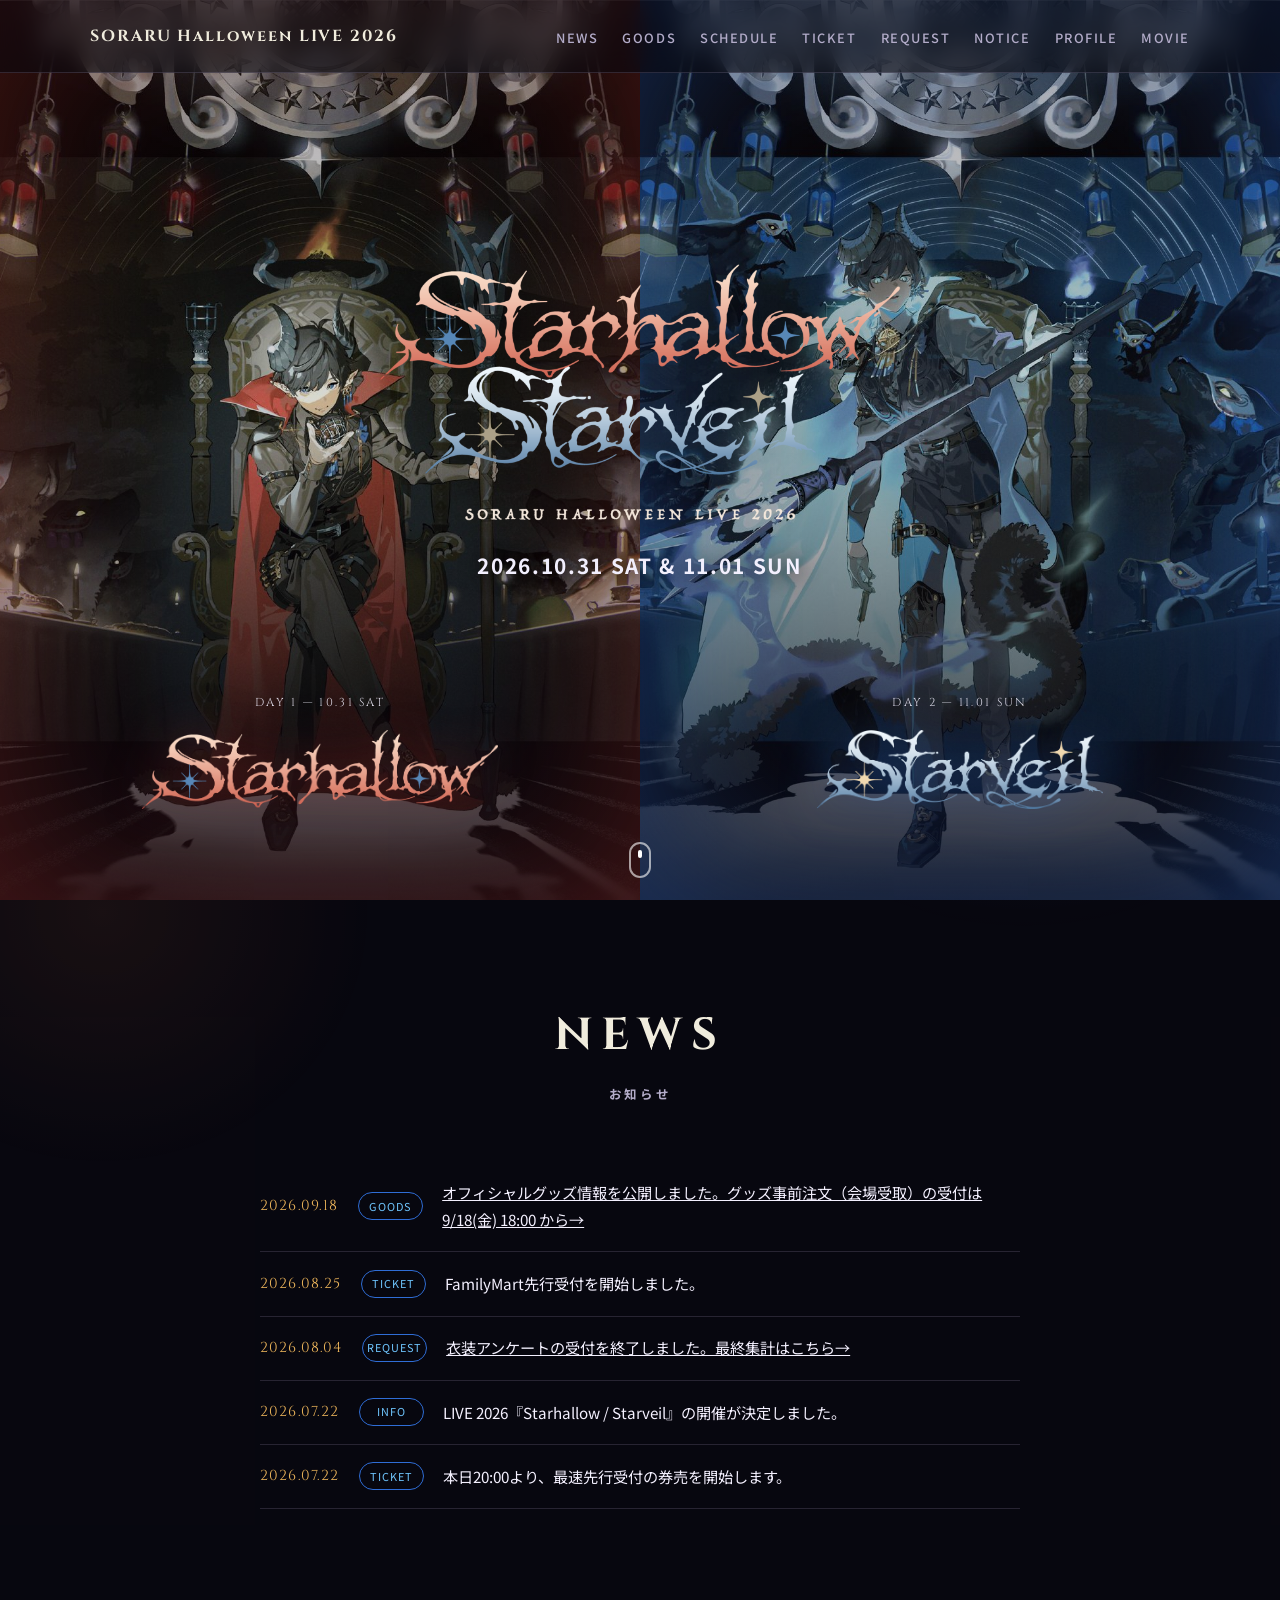
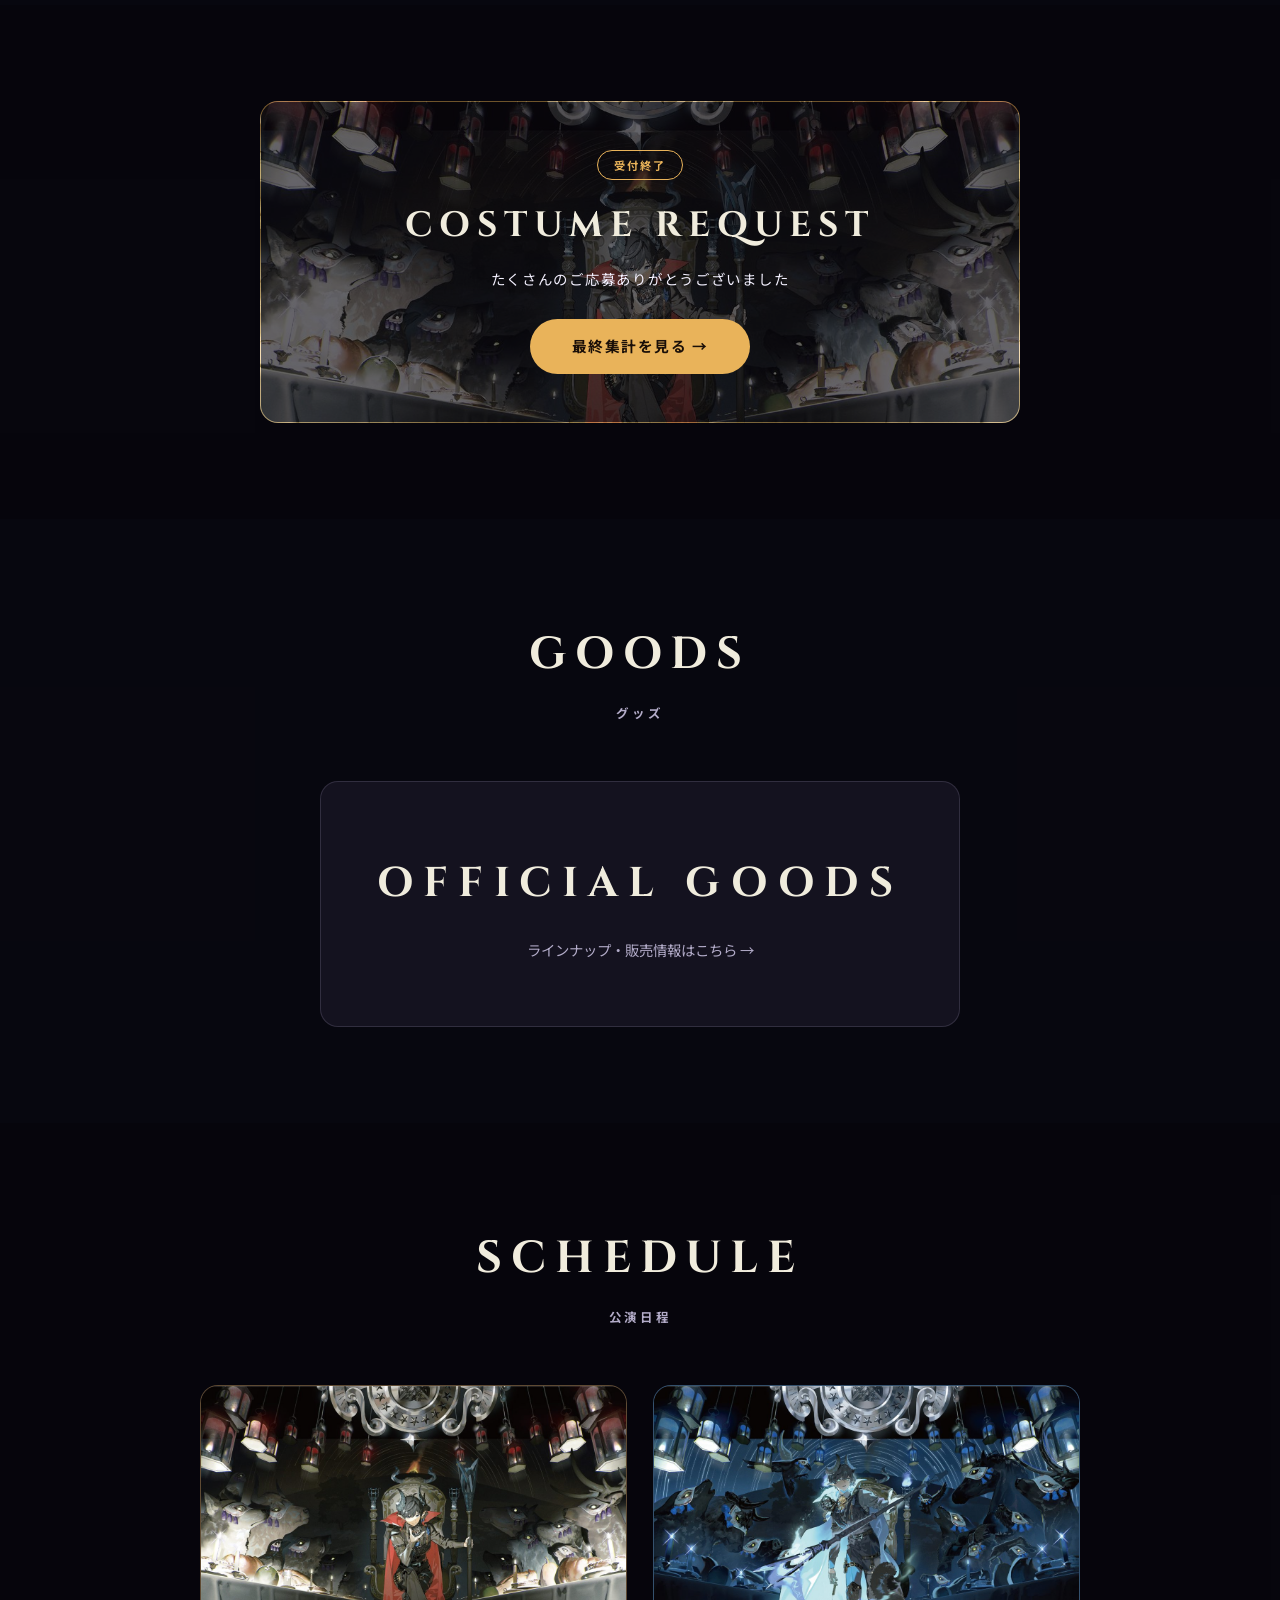
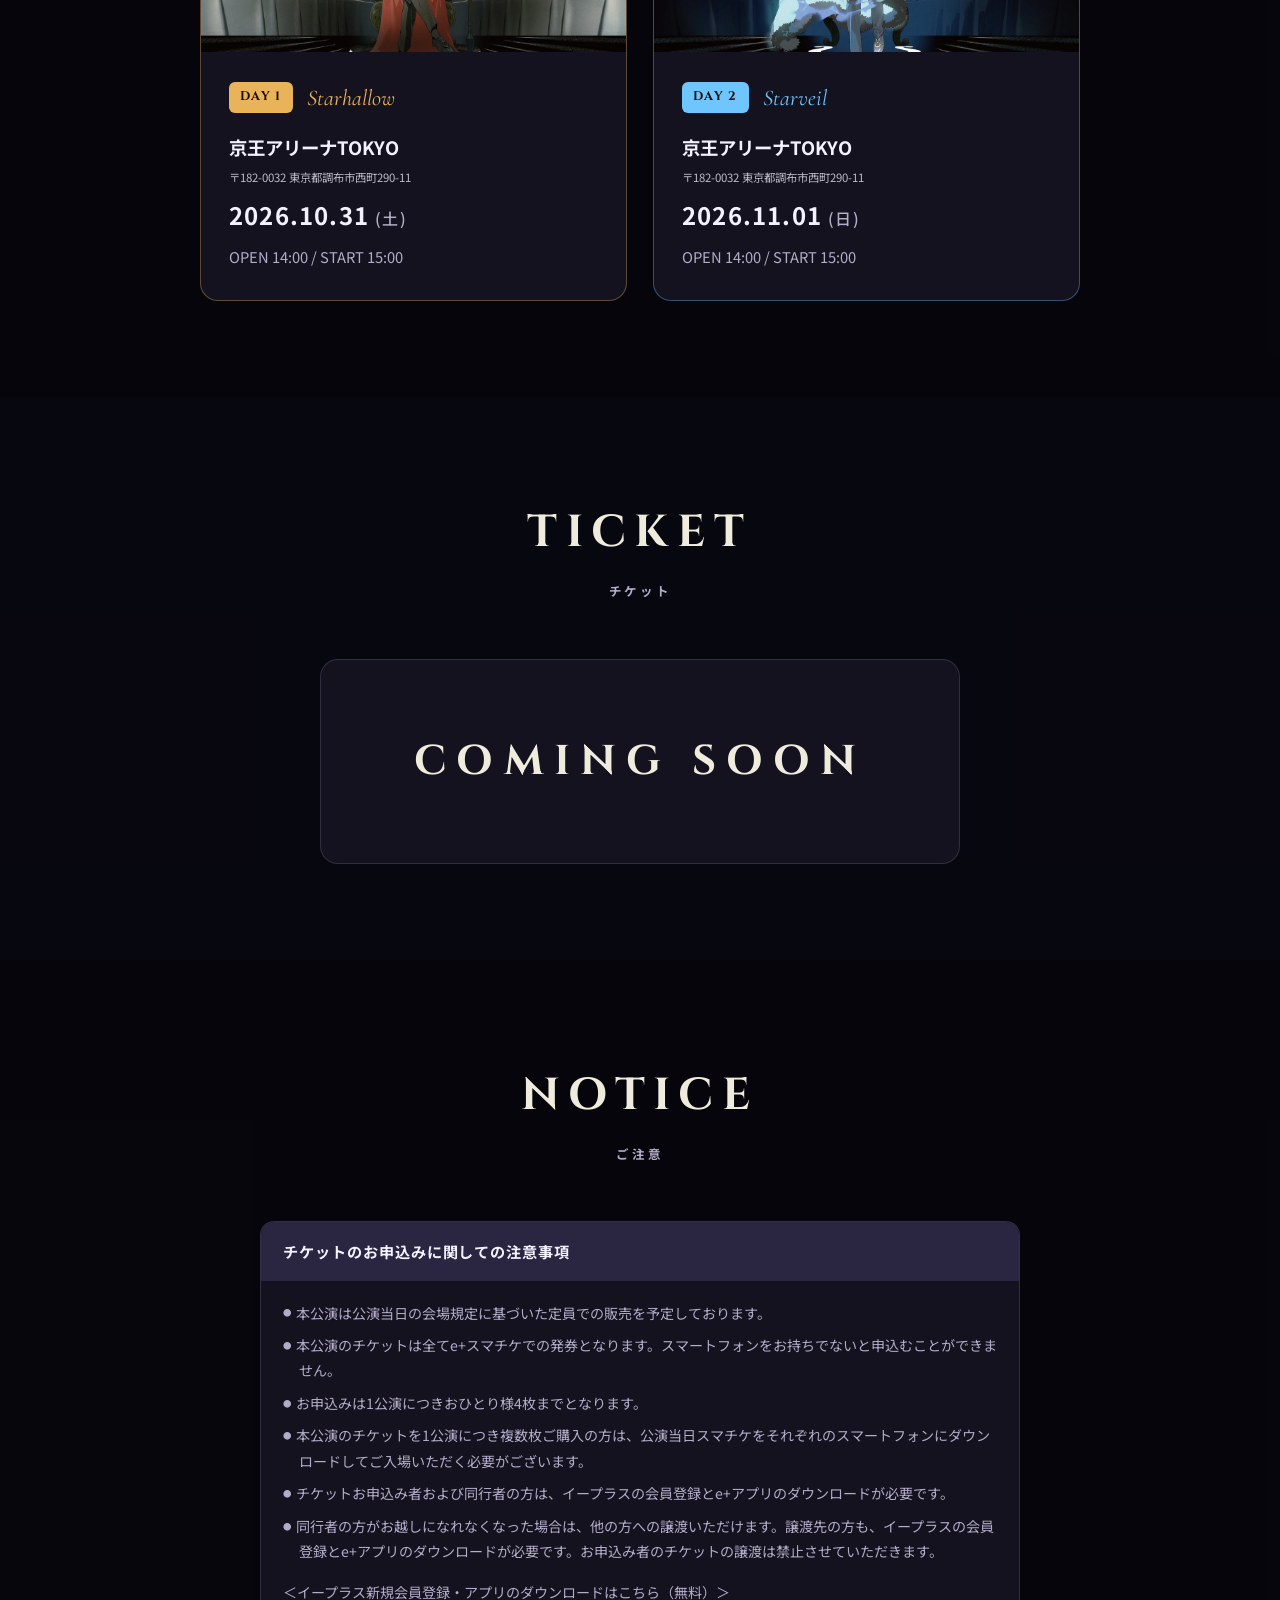
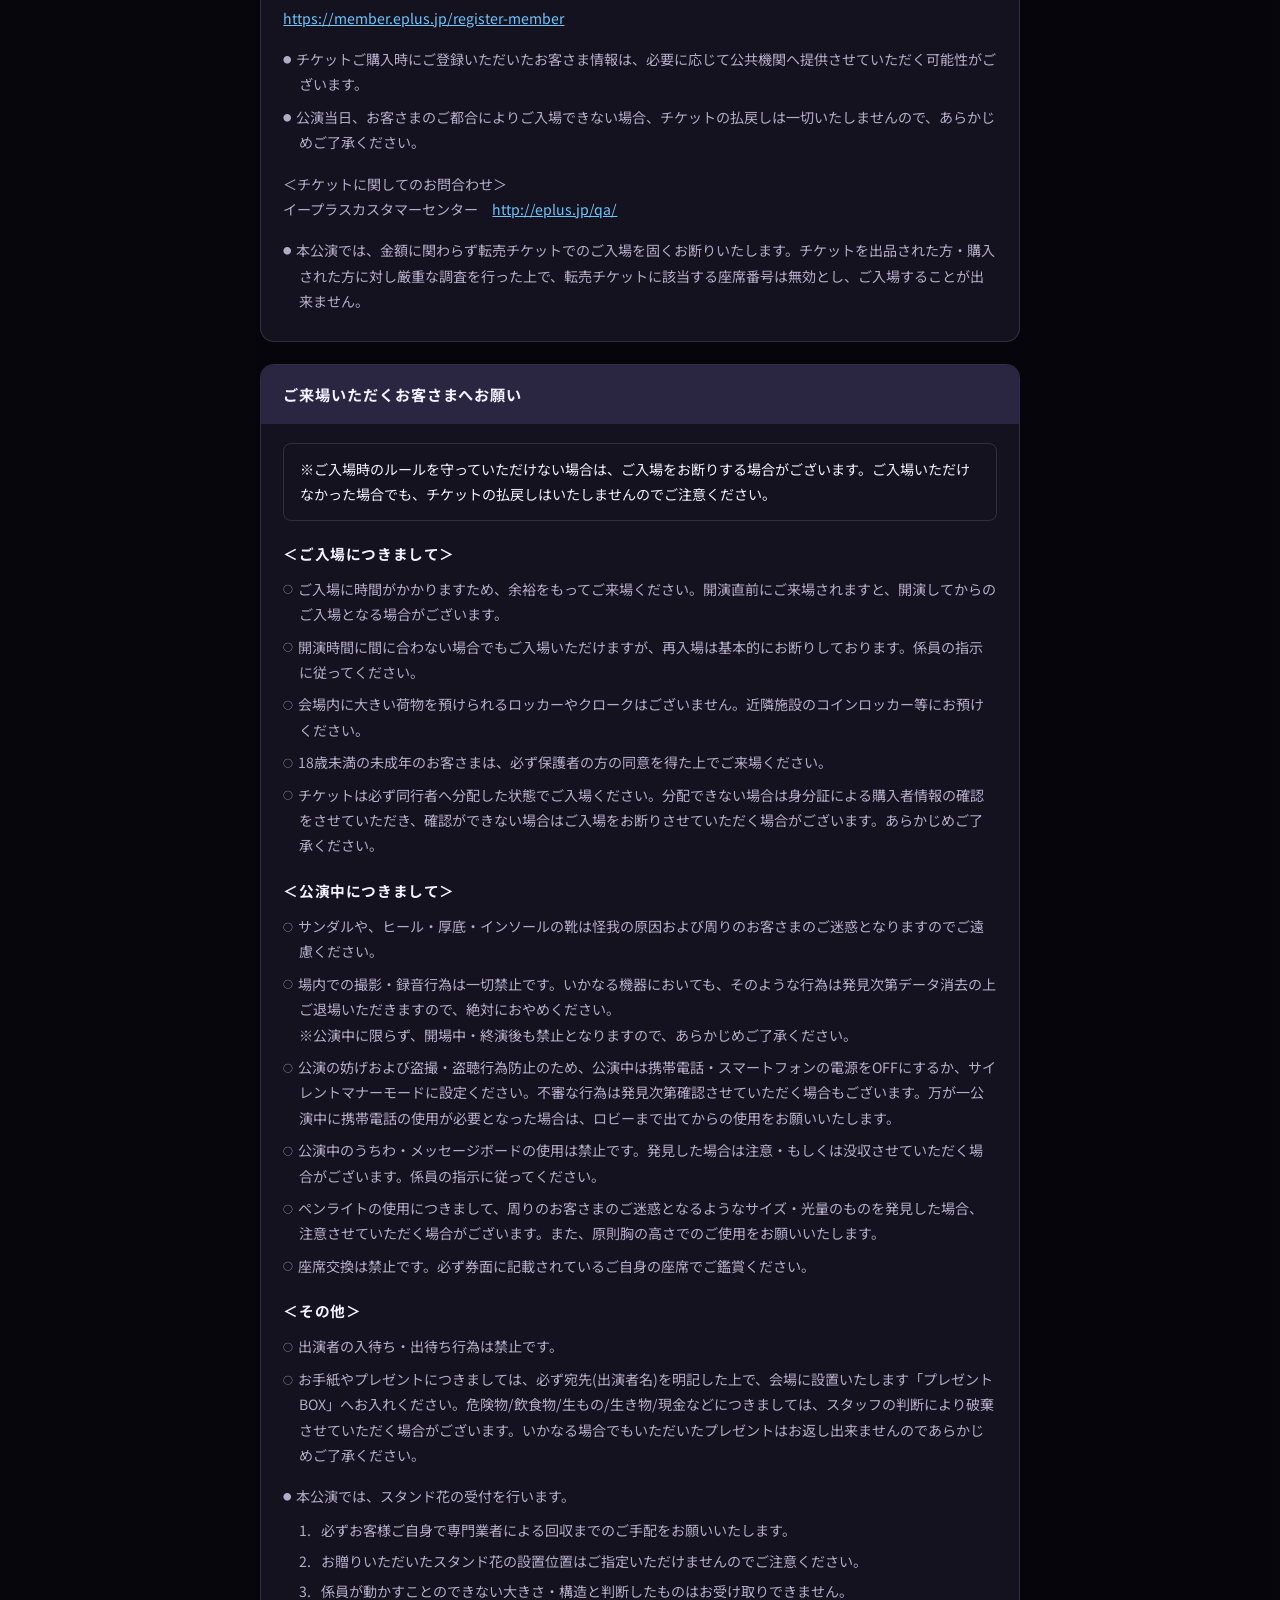
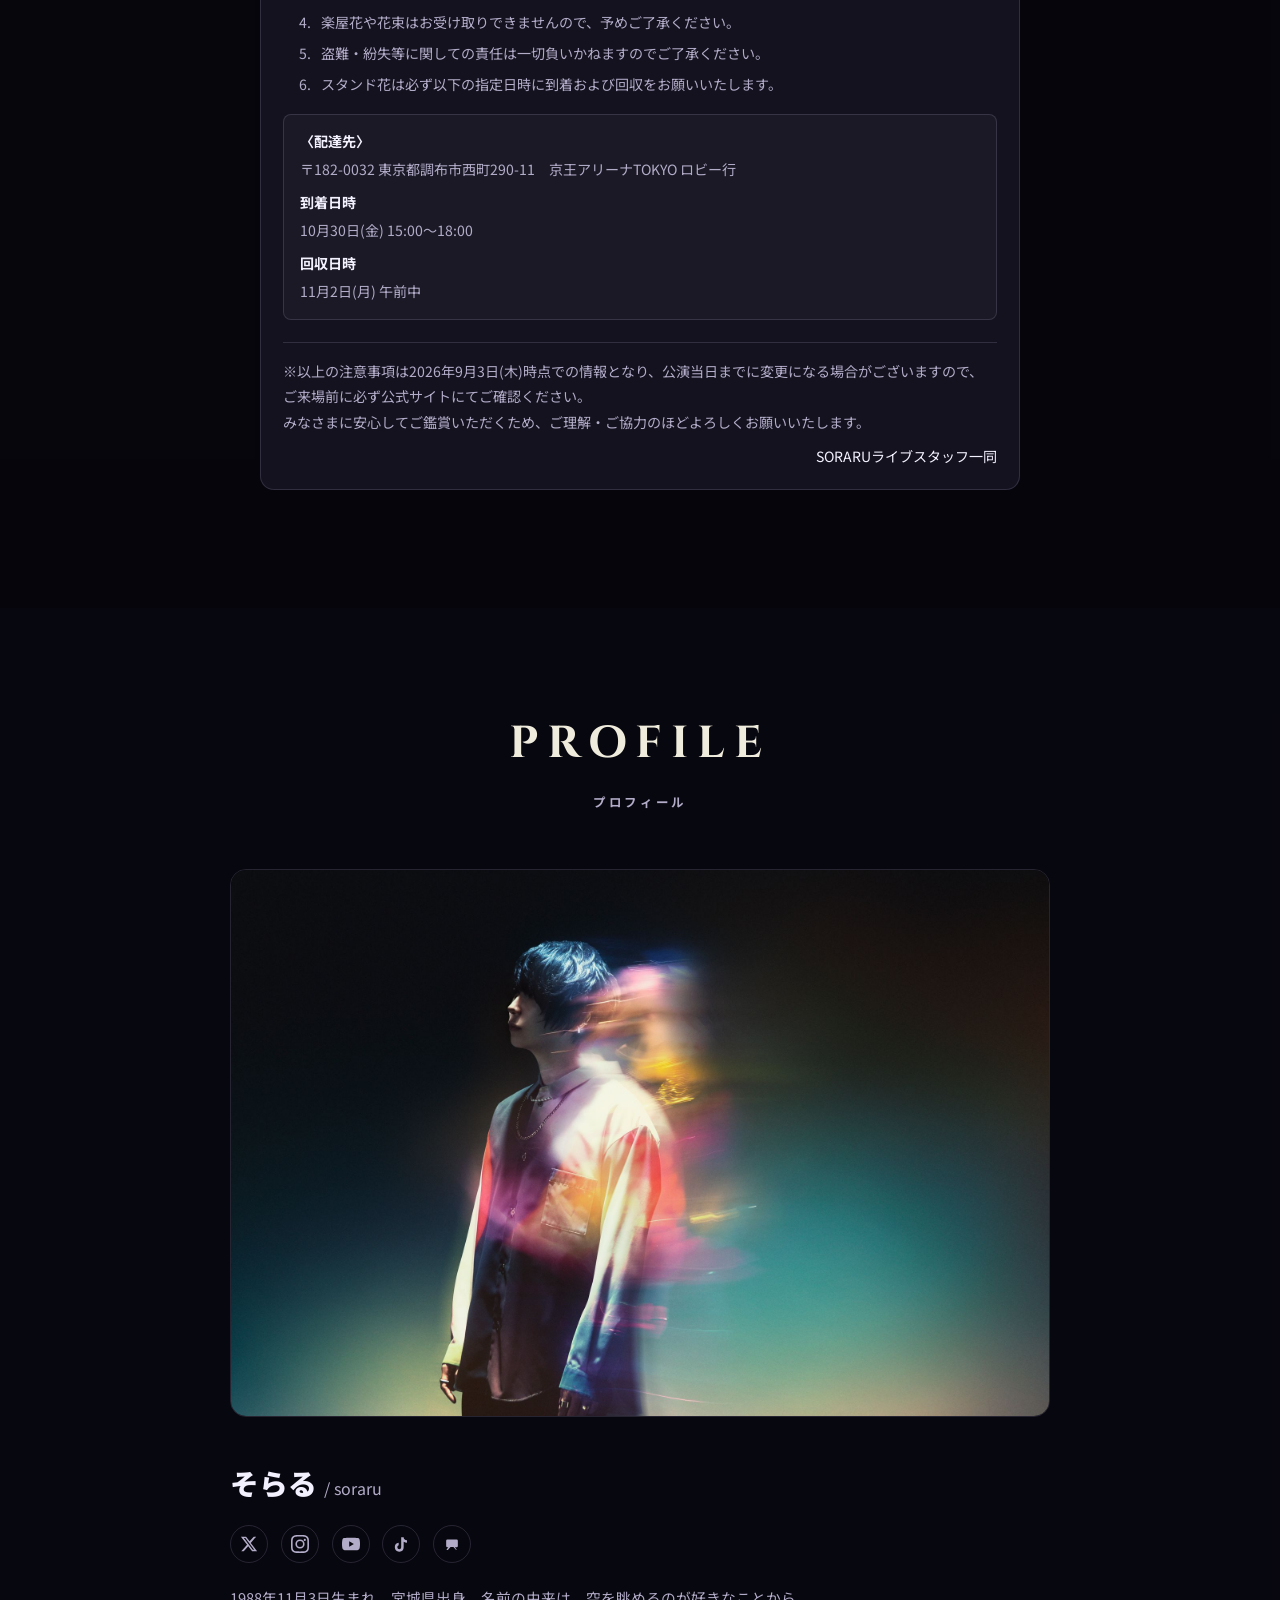
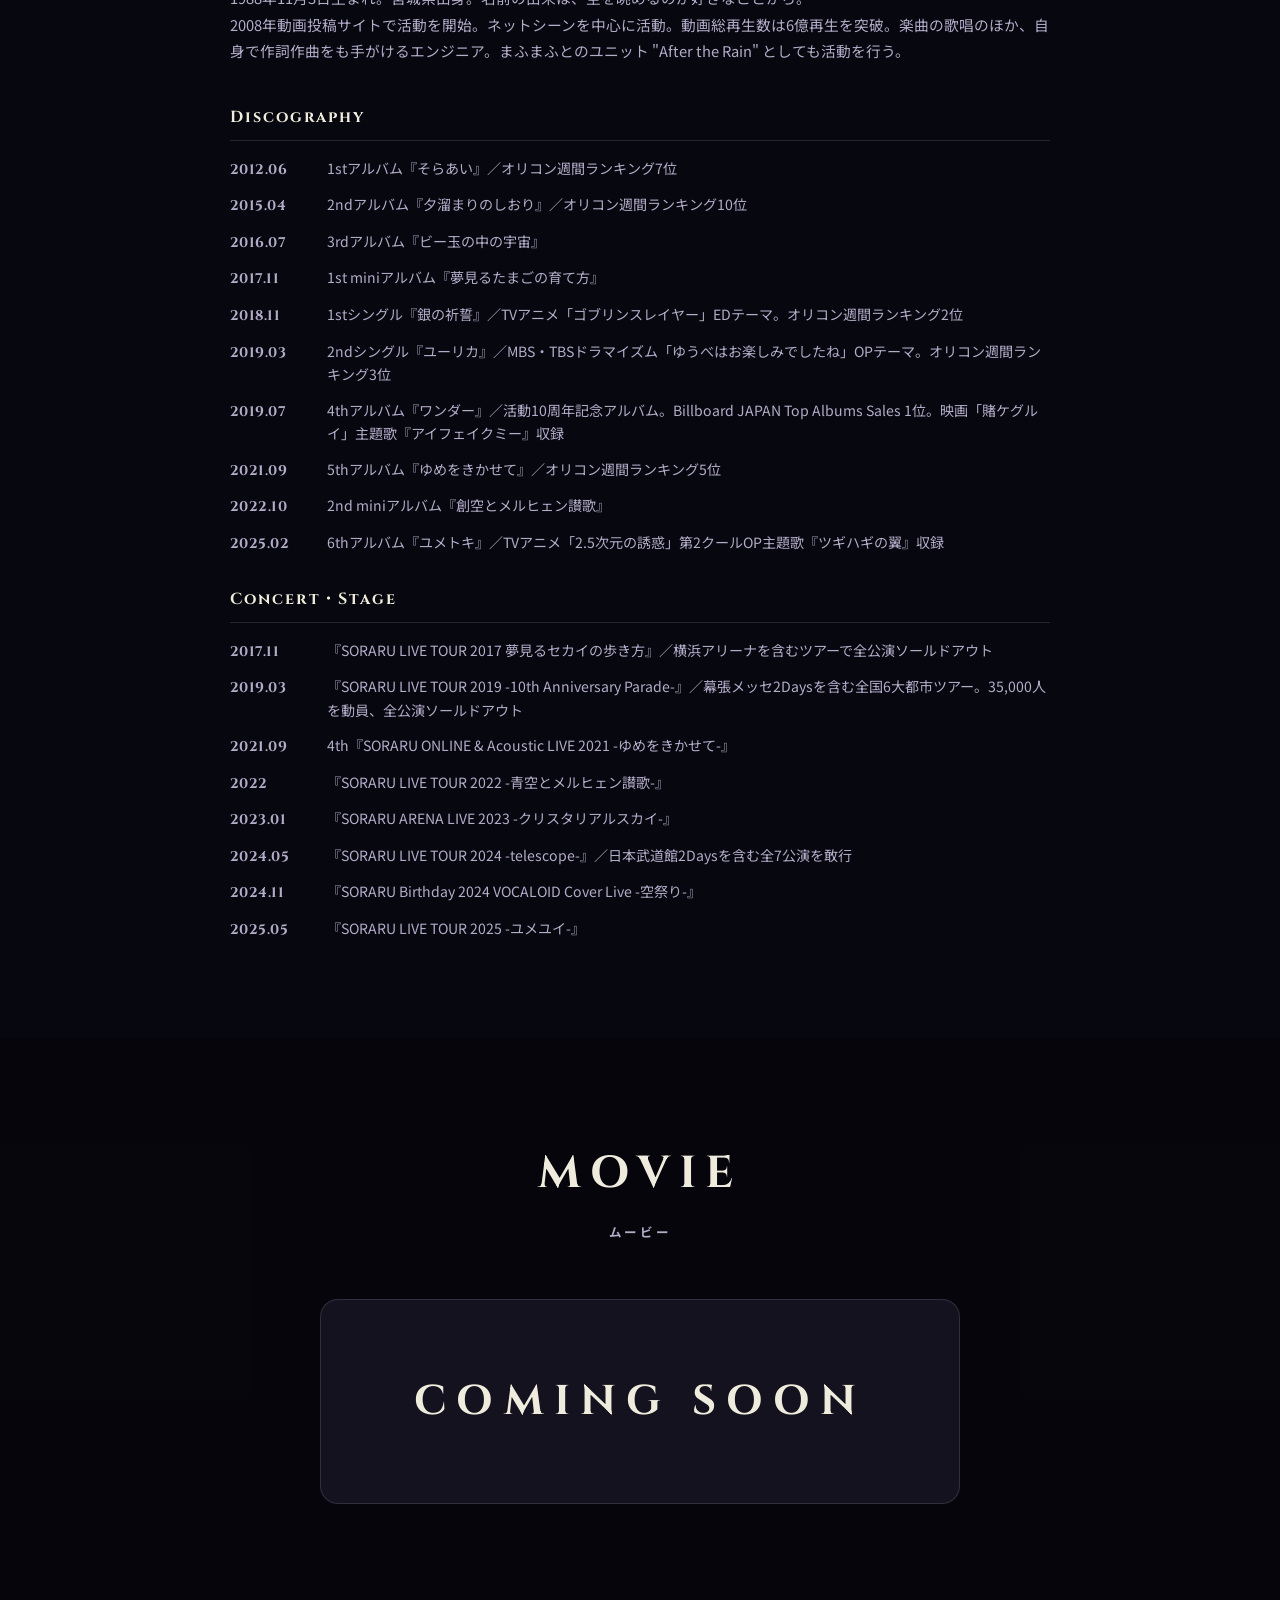
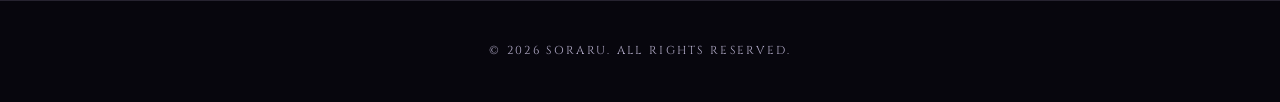
==== index.html @ 36f99844 "GOODS: 事前受付期間・購入特典を追加、NEWSにグッズ情報公開を追加 - 事前注文 受付期間: 9/18(金) 18:00 〜 10/29(木) 23:59（スマホは2行表示） - 購入特典: " ====
<!DOCTYPE html>
<html lang="ja">
<head>
<meta charset="UTF-8">
<meta name="viewport" content="width=device-width, initial-scale=1.0">
<title>SORARU Halloween LIVE 2026〜Starhallow〜｜そらる</title>
<meta name="description" content="そらる ライブ2026『Starhallow / Starveil』特設サイト。ハロウィンの起源 サウィン祭をベースにした2DAYS。京王アリーナTOKYOにて2026年10月31日・11月1日開催。">
<meta property="og:title" content="SORARU Halloween LIVE 2026〜Starhallow〜">
<meta property="og:description" content="ハロウィンの起源 サウィン祭をベースにした2DAYS LIVE">
<meta property="og:type" content="website">
<meta property="og:image" content="https://soraruru.jp/HalloweenLive2026/assets/og.jpg">
<meta property="og:image:width" content="1200">
<meta property="og:image:height" content="630">
<meta name="twitter:card" content="summary_large_image">
<meta name="twitter:title" content="SORARU Halloween LIVE 2026〜Starhallow〜">
<meta name="twitter:description" content="ハロウィンの起源 サウィン祭をベースにした2DAYS LIVE">
<meta name="twitter:image" content="https://soraruru.jp/HalloweenLive2026/assets/og.jpg">
<link rel="preconnect" href="https://fonts.googleapis.com">
<link rel="preconnect" href="https://fonts.gstatic.com" crossorigin>
<link href="https://fonts.googleapis.com/css2?family=Cinzel:wght@500;700&family=Cormorant+Garamond:ital,wght@0,500;1,500&family=Noto+Sans+JP:wght@400;500;700;900&display=swap" rel="stylesheet">
<link rel="stylesheet" href="css/style.css">
<script src="js/gate.js"></script>
</head>
<body>

<!-- ===== Background star trail (canvas) ===== -->
<canvas id="starfield" class="starfield" aria-hidden="true"></canvas>

<!-- ===== Header ===== -->
<header class="header" id="header">
  <div class="header__inner">
    <a href="#hero" class="header__logo">SORARU Halloween LIVE 2026</a>
    <button class="header__toggle" id="navToggle" aria-label="メニューを開く">
      <span></span><span></span><span></span>
    </button>
    <nav class="nav" id="nav">
      <ul class="nav__list">
        <li><a href="#news" class="nav__link">NEWS</a></li>
        <li class="nav__item--hidden"><a href="goods/" class="nav__link">GOODS</a></li>
        <li><a href="#schedule" class="nav__link">SCHEDULE</a></li>
        <li><a href="#ticket" class="nav__link">TICKET</a></li>
        <li><a href="survey/" class="nav__link">REQUEST</a></li>
        <li><a href="#notice" class="nav__link">NOTICE</a></li>
        <li><a href="#profile" class="nav__link">PROFILE</a></li>
        <li><a href="#movie" class="nav__link">MOVIE</a></li>
      </ul>
    </nav>
  </div>
</header>

<!-- ===== Hero (2公演 対比) ===== -->
<section class="hero" id="hero">
  <div class="hero__split">

    <!-- DAY1 Starhallow -->
    <a href="#schedule" class="hero__panel hero__panel--day1" style="background-image:url('assets/kv/kvday1_lg.jpg')">
      <div class="hero__panel-veil"></div>
      <div class="hero__panel-content">
        <span class="hero__panel-day">DAY 1 — 10.31 SAT</span>
        <h2 class="hero__panel-title"><img src="assets/kv/hero_logo_day1.png" alt="Starhallow" class="hero__panel-logo"></h2>
      </div>
    </a>

    <!-- DAY2 Starveil -->
    <a href="#schedule" class="hero__panel hero__panel--day2" style="background-image:url('assets/kv/kvday2_lg.jpg')">
      <div class="hero__panel-veil"></div>
      <div class="hero__panel-content">
        <span class="hero__panel-day">DAY 2 — 11.01 SUN</span>
        <h2 class="hero__panel-title"><img src="assets/kv/hero_logo_day2.png" alt="Starveil" class="hero__panel-logo"></h2>
      </div>
    </a>

  </div>

  <!-- 中央ロゴ -->
  <div class="hero__center">
    <h1 class="hero__title"><img src="assets/kv/logo_main.png" alt="SORARU Halloween LIVE 2026 Starhallow / Starveil" class="hero__logo"></h1>
    <p class="hero__date">2026.10.31 SAT &amp; 11.01 SUN</p>
  </div>

  <a href="#news" class="hero__scroll" aria-label="下へスクロール"><span></span></a>
</section>

<!-- ===== News ===== -->
<section class="section news" id="news">
  <div class="container">
    <h2 class="section__title"><span class="en">NEWS</span><span class="jp">お知らせ</span></h2>
    <ul class="news__list">
      <li class="news__item">
        <time class="news__date">2026.09.18</time>
        <span class="news__tag">GOODS</span>
        <p class="news__text"><a href="goods/" style="text-decoration:underline;">オフィシャルグッズ情報を公開しました。グッズ事前注文（会場受取）の受付は 9/18(金) 18:00 から→</a></p>
      </li>
      <li class="news__item" data-fm-show style="display:none">
        <time class="news__date">2026.08.25</time>
        <span class="news__tag">TICKET</span>
        <p class="news__text">FamilyMart先行受付を開始しました。</p>
      </li>
      <li class="news__item">
        <time class="news__date">2026.08.04</time>
        <span class="news__tag">REQUEST</span>
        <p class="news__text"><a href="survey/report/" style="text-decoration:underline;">衣装アンケートの受付を終了しました。最終集計はこちら→</a></p>
      </li>
      <li class="news__item">
        <time class="news__date">2026.07.22</time>
        <span class="news__tag">INFO</span>
        <p class="news__text">LIVE 2026『Starhallow / Starveil』の開催が決定しました。</p>
      </li>
      <li class="news__item">
        <time class="news__date">2026.07.22</time>
        <span class="news__tag">TICKET</span>
        <p class="news__text">本日20:00より、最速先行受付の券売を開始します。</p>
      </li>
    </ul>
  </div>
</section>

<!-- ===== Survey banner ===== -->
<section class="section survey-banner" id="survey-banner">
  <div class="container">
    <a href="survey/report/" class="survey-banner__box">
      <span class="survey-banner__label">受付終了</span>
      <span class="survey-banner__en">COSTUME REQUEST</span>
      <span class="survey-banner__jp">たくさんのご応募ありがとうございました</span>
      <span class="survey-banner__btn">最終集計を見る →</span>
    </a>
  </div>
</section>

<!-- ===== Goods ===== -->
<section class="section goods" id="goods">
  <div class="container">
    <h2 class="section__title"><span class="en">GOODS</span><span class="jp">グッズ</span></h2>
    <a href="goods/" class="goods__soon goods__link">
      <p class="goods__soon-en">OFFICIAL GOODS</p>
      <p class="goods__soon-jp">ラインナップ・販売情報はこちら →</p>
    </a>
  </div>
</section>

<!-- ===== Schedule (2公演) ===== -->
<section class="section schedule" id="schedule">
  <div class="container">
    <h2 class="section__title"><span class="en">SCHEDULE</span><span class="jp">公演日程</span></h2>

    <div class="schedule__list">
      <article class="schedule__card schedule__card--day1">
        <div class="schedule__kv" style="background-image:url('assets/kv/kvday1_md.jpg')"></div>
        <div class="schedule__body">
          <div class="schedule__head">
            <span class="schedule__day">DAY 1</span>
            <span class="schedule__concept">Starhallow</span>
          </div>
          <h3 class="schedule__venue">京王アリーナTOKYO<small style="display:block;font-size:.62em;font-weight:400;opacity:.75;margin-top:.3em;">〒182-0032 東京都調布市西町290-11</small></h3>
          <p class="schedule__date">2026.10.31 <span>(土)</span></p>
          <p class="schedule__time">OPEN 14:00 / START 15:00</p>
        </div>
      </article>

      <article class="schedule__card schedule__card--day2">
        <div class="schedule__kv" style="background-image:url('assets/kv/kvday2_md.jpg')"></div>
        <div class="schedule__body">
          <div class="schedule__head">
            <span class="schedule__day">DAY 2</span>
            <span class="schedule__concept">Starveil</span>
          </div>
          <h3 class="schedule__venue">京王アリーナTOKYO<small style="display:block;font-size:.62em;font-weight:400;opacity:.75;margin-top:.3em;">〒182-0032 東京都調布市西町290-11</small></h3>
          <p class="schedule__date">2026.11.01 <span>(日)</span></p>
          <p class="schedule__time">OPEN 14:00 / START 15:00</p>
        </div>
      </article>
    </div>
  </div>
</section>

<!-- ===== Ticket ===== -->
<section class="section ticket" id="ticket">
  <div class="container">
    <h2 class="section__title"><span class="en">TICKET</span><span class="jp">チケット</span></h2>
    <div class="goods__soon">
      <p class="goods__soon-en">COMING SOON</p>
    </div>
    <!-- 券売情報（公開時にコメントを外す）

    <div class="ticket__price">
      <span class="ticket__price-label">全席指定</span>
      <span class="ticket__price-value">9,000<small>円(税込)</small></span>
      <span class="ticket__price-note">レプリカチケット付き</span>
      <span class="ticket__price-note">※１公演につき、おひとりさま４枚まで</span>
    </div>

    <div class="ticket__schedule">
      <h3 class="ticket__sub">券売スケジュール</h3>

      <div class="ticket__phase" data-fm-hide>
        <h4 class="ticket__phase-title">最速先行受付</h4>
        <dl class="ticket__dl">
          <dt>受付期間</dt>
          <dd>2026/7/22(水) 20:00 〜 8/3(月) 23:59</dd>
          <dt>当選発表・入金期限</dt>
          <dd>2026/8/8(土) 15:00 〜 8/14(金) 21:00</dd>
        </dl>
      </div>

      <div class="ticket__phase" data-fm-show style="display:none">
        <h4 class="ticket__phase-title">FamilyMart先行受付</h4>
        <dl class="ticket__dl">
          <dt>受付期間</dt>
          <dd>2026/8/25(火) 18:00 〜 8/31(月) 23:59</dd>
          <dt>当落・入金期間</dt>
          <dd>2026/9/5(土) 15:00 〜 9/9(水) 21:00</dd>
        </dl>
      </div>

    </div>

    <a href="https://eplus.jp/soraru_halloween2026/saisoku/" target="_blank" rel="noopener noreferrer" class="ticket__btn" data-fm-hide>最速先行受付はこちら（e+）</a>
    <a href="https://eplus.jp/soraru_halloween2026/fm/" target="_blank" rel="noopener noreferrer" class="ticket__btn" data-fm-show style="display:none">FamilyMart先行受付はこちら（e+）</a>
    -->
  </div>
</section>

<!-- ===== Notice ===== -->
<section class="section notice" id="notice">
  <div class="container">
    <h2 class="section__title"><span class="en">NOTICE</span><span class="jp">ご注意</span></h2>
    <div class="notice__box">
      <h3 class="notice__title">チケットのお申込みに関しての注意事項</h3>
      <div class="notice__text">
        <ul class="notice__list">
          <li>本公演は公演当日の会場規定に基づいた定員での販売を予定しております。</li>
          <li>本公演のチケットは全てe+スマチケでの発券となります。スマートフォンをお持ちでないと申込むことができません。</li>
          <li>お申込みは1公演につきおひとり様4枚までとなります。</li>
          <li>本公演のチケットを1公演につき複数枚ご購入の方は、公演当日スマチケをそれぞれのスマートフォンにダウンロードしてご入場いただく必要がございます。</li>
          <li>チケットお申込み者および同行者の方は、イープラスの会員登録とe+アプリのダウンロードが必要です。</li>
          <li>同行者の方がお越しになれなくなった場合は、他の方への譲渡いただけます。譲渡先の方も、イープラスの会員登録とe+アプリのダウンロードが必要です。お申込み者のチケットの譲渡は禁止させていただきます。</li>
        </ul>
        <p class="notice__sub">＜イープラス新規会員登録・アプリのダウンロードはこちら（無料）＞<br>
        <a href="https://member.eplus.jp/register-member" target="_blank" rel="noopener noreferrer" class="notice__link">https://member.eplus.jp/register-member</a></p>
        <ul class="notice__list">
          <li>チケットご購入時にご登録いただいたお客さま情報は、必要に応じて公共機関へ提供させていただく可能性がございます。</li>
          <li>公演当日、お客さまのご都合によりご入場できない場合、チケットの払戻しは一切いたしませんので、あらかじめご了承ください。</li>
        </ul>
        <p class="notice__sub">＜チケットに関してのお問合わせ＞<br>
        イープラスカスタマーセンター　<a href="http://eplus.jp/qa/" target="_blank" rel="noopener noreferrer" class="notice__link">http://eplus.jp/qa/</a></p>
        <ul class="notice__list">
          <li>本公演では、金額に関わらず転売チケットでのご入場を固くお断りいたします。チケットを出品された方・購入された方に対し厳重な調査を行った上で、転売チケットに該当する座席番号は無効とし、ご入場することが出来ません。</li>
        </ul>
      </div>
    </div>

    <div class="notice__box">
      <h3 class="notice__title">ご来場いただくお客さまへお願い</h3>
      <div class="notice__text">
        <p class="notice__caution">※ご入場時のルールを守っていただけない場合は、ご入場をお断りする場合がございます。ご入場いただけなかった場合でも、チケットの払戻しはいたしませんのでご注意ください。</p>

        <h4 class="notice__heading">＜ご入場につきまして＞</h4>
        <ul class="notice__list notice__list--circle">
          <li>ご入場に時間がかかりますため、余裕をもってご来場ください。開演直前にご来場されますと、開演してからのご入場となる場合がございます。</li>
          <li>開演時間に間に合わない場合でもご入場いただけますが、再入場は基本的にお断りしております。係員の指示に従ってください。</li>
          <li>会場内に大きい荷物を預けられるロッカーやクロークはございません。近隣施設のコインロッカー等にお預けください。</li>
          <li>18歳未満の未成年のお客さまは、必ず保護者の方の同意を得た上でご来場ください。</li>
          <li>チケットは必ず同行者へ分配した状態でご入場ください。分配できない場合は身分証による購入者情報の確認をさせていただき、確認ができない場合はご入場をお断りさせていただく場合がございます。あらかじめご了承ください。</li>
        </ul>

        <h4 class="notice__heading">＜公演中につきまして＞</h4>
        <ul class="notice__list notice__list--circle">
          <li>サンダルや、ヒール・厚底・インソールの靴は怪我の原因および周りのお客さまのご迷惑となりますのでご遠慮ください。</li>
          <li>場内での撮影・録音行為は一切禁止です。いかなる機器においても、そのような行為は発見次第データ消去の上ご退場いただきますので、絶対におやめください。<br>※公演中に限らず、開場中・終演後も禁止となりますので、あらかじめご了承ください。</li>
          <li>公演の妨げおよび盗撮・盗聴行為防止のため、公演中は携帯電話・スマートフォンの電源をOFFにするか、サイレントマナーモードに設定ください。不審な行為は発見次第確認させていただく場合もございます。万が一公演中に携帯電話の使用が必要となった場合は、ロビーまで出てからの使用をお願いいたします。</li>
          <li>公演中のうちわ・メッセージボードの使用は禁止です。発見した場合は注意・もしくは没収させていただく場合がございます。係員の指示に従ってください。</li>
          <li>ペンライトの使用につきまして、周りのお客さまのご迷惑となるようなサイズ・光量のものを発見した場合、注意させていただく場合がございます。また、原則胸の高さでのご使用をお願いいたします。</li>
          <li>座席交換は禁止です。必ず券面に記載されているご自身の座席でご鑑賞ください。</li>
        </ul>

        <h4 class="notice__heading">＜その他＞</h4>
        <ul class="notice__list notice__list--circle">
          <li>出演者の入待ち・出待ち行為は禁止です。</li>
          <li>お手紙やプレゼントにつきましては、必ず宛先(出演者名)を明記した上で、会場に設置いたします「プレゼントBOX」へお入れください。危険物/飲食物/生もの/生き物/現金などにつきましては、スタッフの判断により破棄させていただく場合がございます。いかなる場合でもいただいたプレゼントはお返し出来ませんのであらかじめご了承ください。</li>
        </ul>

        <ul class="notice__list">
          <li>本公演では、スタンド花の受付を行います。
            <ol class="notice__olist">
              <li>必ずお客様ご自身で専門業者による回収までのご手配をお願いいたします。</li>
              <li>お贈りいただいたスタンド花の設置位置はご指定いただけませんのでご注意ください。</li>
              <li>係員が動かすことのできない大きさ・構造と判断したものはお受け取りできません。</li>
              <li>楽屋花や花束はお受け取りできませんので、予めご了承ください。</li>
              <li>盗難・紛失等に関しての責任は一切負いかねますのでご了承ください。</li>
              <li>スタンド花は必ず以下の指定日時に到着および回収をお願いいたします。</li>
            </ol>
          </li>
        </ul>
        <dl class="notice__dl">
          <dt>〈配達先〉</dt>
          <dd>〒182-0032 東京都調布市西町290-11　京王アリーナTOKYO ロビー行</dd>
          <dt>到着日時</dt>
          <dd>10月30日(金) 15:00〜18:00</dd>
          <dt>回収日時</dt>
          <dd>11月2日(月) 午前中</dd>
        </dl>

        <p class="notice__closing">※以上の注意事項は2026年9月3日(木)時点での情報となり、公演当日までに変更になる場合がございますので、ご来場前に必ず公式サイトにてご確認ください。<br>みなさまに安心してご鑑賞いただくため、ご理解・ご協力のほどよろしくお願いいたします。</p>
        <p class="notice__sign">SORARUライブスタッフ一同</p>
      </div>
    </div>
  </div>
</section>

<!-- ===== Profile ===== -->
<section class="section profile" id="profile">
  <div class="container">
    <h2 class="section__title"><span class="en">PROFILE</span><span class="jp">プロフィール</span></h2>
    <div class="profile__inner">
      <figure class="profile__img">
        <img src="assets/profile/soraru_artist.webp" alt="そらる アーティスト写真" loading="lazy">
      </figure>
      <div class="profile__body">
        <h3 class="profile__name">そらる <span>/ soraru</span></h3>
        <div class="profile__sns">
          <a href="https://x.com/soraruru" target="_blank" rel="noopener noreferrer" aria-label="X (Twitter)">
            <svg viewBox="0 0 24 24" width="18" height="18" fill="currentColor" aria-hidden="true"><path d="M18.244 2.25h3.308l-7.227 8.26 8.502 11.24H16.17l-5.214-6.817L4.99 21.75H1.68l7.73-8.835L1.254 2.25H8.08l4.713 6.231 5.45-6.231Zm-1.161 17.52h1.833L7.084 4.126H5.117L17.083 19.77Z"/></svg>
          </a>
          <a href="https://www.instagram.com/soraru_official/" target="_blank" rel="noopener noreferrer" aria-label="Instagram">
            <svg viewBox="0 0 24 24" width="18" height="18" fill="currentColor" aria-hidden="true"><path d="M12 2.16c3.2 0 3.58.01 4.85.07 1.17.05 1.8.25 2.23.41.56.22.96.48 1.38.9.42.42.68.82.9 1.38.16.42.36 1.06.41 2.23.06 1.27.07 1.65.07 4.85s-.01 3.58-.07 4.85c-.05 1.17-.25 1.8-.41 2.23-.22.56-.48.96-.9 1.38-.42.42-.82.68-1.38.9-.42.16-1.06.36-2.23.41-1.27.06-1.65.07-4.85.07s-3.58-.01-4.85-.07c-1.17-.05-1.8-.25-2.23-.41a3.72 3.72 0 0 1-1.38-.9 3.72 3.72 0 0 1-.9-1.38c-.16-.42-.36-1.06-.41-2.23C2.17 15.58 2.16 15.2 2.16 12s.01-3.58.07-4.85c.05-1.17.25-1.8.41-2.23.22-.56.48-.96.9-1.38.42-.42.82-.68 1.38-.9.42-.16 1.06-.36 2.23-.41C8.42 2.17 8.8 2.16 12 2.16ZM12 0C8.74 0 8.33.01 7.05.07 5.78.13 4.9.33 4.14.63c-.79.3-1.46.72-2.12 1.38C1.35 2.68.93 3.35.63 4.14.33 4.9.13 5.78.07 7.05.01 8.33 0 8.74 0 12s.01 3.67.07 4.95c.06 1.27.26 2.15.56 2.91.3.79.72 1.46 1.38 2.12.66.66 1.33 1.08 2.12 1.38.76.3 1.64.5 2.91.56C8.33 23.99 8.74 24 12 24s3.67-.01 4.95-.07c1.27-.06 2.15-.26 2.91-.56a5.88 5.88 0 0 0 2.12-1.38c.66-.66 1.08-1.33 1.38-2.12.3-.76.5-1.64.56-2.91.06-1.28.07-1.69.07-4.95s-.01-3.67-.07-4.95c-.06-1.27-.26-2.15-.56-2.91a5.88 5.88 0 0 0-1.38-2.12A5.88 5.88 0 0 0 19.86.63c-.76-.3-1.64-.5-2.91-.56C15.67.01 15.26 0 12 0Zm0 5.84A6.16 6.16 0 1 0 18.16 12 6.16 6.16 0 0 0 12 5.84ZM12 16a4 4 0 1 1 4-4 4 4 0 0 1-4 4Zm6.4-10.85a1.44 1.44 0 1 0 1.44 1.44 1.44 1.44 0 0 0-1.44-1.44Z"/></svg>
          </a>
          <a href="https://www.youtube.com/@soraruYT" target="_blank" rel="noopener noreferrer" aria-label="YouTube">
            <svg viewBox="0 0 24 24" width="18" height="18" fill="currentColor" aria-hidden="true"><path d="M23.5 6.2a3.02 3.02 0 0 0-2.12-2.14C19.5 3.55 12 3.55 12 3.55s-7.5 0-9.38.51A3.02 3.02 0 0 0 .5 6.2 31.6 31.6 0 0 0 0 12a31.6 31.6 0 0 0 .5 5.8 3.02 3.02 0 0 0 2.12 2.14c1.88.51 9.38.51 9.38.51s7.5 0 9.38-.51a3.02 3.02 0 0 0 2.12-2.14A31.6 31.6 0 0 0 24 12a31.6 31.6 0 0 0-.5-5.8ZM9.6 15.57V8.43L15.82 12Z"/></svg>
          </a>
          <a href="https://www.tiktok.com/@soraruru" target="_blank" rel="noopener noreferrer" aria-label="TikTok">
            <svg viewBox="0 0 24 24" width="18" height="18" fill="currentColor" aria-hidden="true"><path d="M16.6 5.82a4.28 4.28 0 0 1-1.05-2.82h-3.3v13.4a2.59 2.59 0 0 1-2.59 2.5 2.6 2.6 0 0 1-.74-5.08v-3.4a5.9 5.9 0 1 0 6.64 5.85V8.99a7.62 7.62 0 0 0 4.45 1.42V7.1a4.28 4.28 0 0 1-3.41-1.28Z"/></svg>
          </a>
          <a href="https://www.nicovideo.jp/user/1796335/mylist/7359936" target="_blank" rel="noopener noreferrer" aria-label="niconico">
            <svg viewBox="0 0 24 24" width="20" height="20" fill="currentColor" aria-hidden="true"><path d="M6.5 6.5h11A1.5 1.5 0 0 1 19 8v6.5a1.5 1.5 0 0 1-1.5 1.5h-2.1l1.9 2.3a.6.6 0 0 1-.46 1H17l-3-3.3-.3-.3H10.3l-.3.3-3 3.3h-.83a.6.6 0 0 1-.46-1l1.9-2.3H6.5A1.5 1.5 0 0 1 5 14.5V8a1.5 1.5 0 0 1 1.5-1.5Z"/></svg>
          </a>
        </div>
        <p class="profile__text">
          1988年11月3日生まれ。宮城県出身。名前の由来は、空を眺めるのが好きなことから。<br>
          2008年動画投稿サイトで活動を開始。ネットシーンを中心に活動。動画総再生数は6億再生を突破。楽曲の歌唱のほか、自身で作詞作曲をも手がけるエンジニア。まふまふとのユニット "After the Rain" としても活動を行う。
        </p>

        <div class="profile__disco">
          <h4 class="profile__disco-title">Discography</h4>
          <dl class="profile__disco-list">
            <dt>2012.06</dt><dd>1stアルバム『そらあい』／オリコン週間ランキング7位</dd>
            <dt>2015.04</dt><dd>2ndアルバム『夕溜まりのしおり』／オリコン週間ランキング10位</dd>
            <dt>2016.07</dt><dd>3rdアルバム『ビー玉の中の宇宙』</dd>
            <dt>2017.11</dt><dd>1st miniアルバム『夢見るたまごの育て方』</dd>
            <dt>2018.11</dt><dd>1stシングル『銀の祈誓』／TVアニメ「ゴブリンスレイヤー」EDテーマ。オリコン週間ランキング2位</dd>
            <dt>2019.03</dt><dd>2ndシングル『ユーリカ』／MBS・TBSドラマイズム「ゆうべはお楽しみでしたね」OPテーマ。オリコン週間ランキング3位</dd>
            <dt>2019.07</dt><dd>4thアルバム『ワンダー』／活動10周年記念アルバム。Billboard JAPAN Top Albums Sales 1位。映画「賭ケグルイ」主題歌『アイフェイクミー』収録</dd>
            <dt>2021.09</dt><dd>5thアルバム『ゆめをきかせて』／オリコン週間ランキング5位</dd>
            <dt>2022.10</dt><dd>2nd miniアルバム『創空とメルヒェン讃歌』</dd>
            <dt>2025.02</dt><dd>6thアルバム『ユメトキ』／TVアニメ「2.5次元の誘惑」第2クールOP主題歌『ツギハギの翼』収録</dd>
          </dl>

          <h4 class="profile__disco-title">Concert・Stage</h4>
          <dl class="profile__disco-list">
            <dt>2017.11</dt><dd>『SORARU LIVE TOUR 2017 夢見るセカイの歩き方』／横浜アリーナを含むツアーで全公演ソールドアウト</dd>
            <dt>2019.03</dt><dd>『SORARU LIVE TOUR 2019 -10th Anniversary Parade-』／幕張メッセ2Daysを含む全国6大都市ツアー。35,000人を動員、全公演ソールドアウト</dd>
            <dt>2021.09</dt><dd>4th『SORARU ONLINE & Acoustic LIVE 2021 -ゆめをきかせて-』</dd>
            <dt>2022</dt><dd>『SORARU LIVE TOUR 2022 -青空とメルヒェン讃歌-』</dd>
            <dt>2023.01</dt><dd>『SORARU ARENA LIVE 2023 -クリスタリアルスカイ-』</dd>
            <dt>2024.05</dt><dd>『SORARU LIVE TOUR 2024 -telescope-』／日本武道館2Daysを含む全7公演を敢行</dd>
            <dt>2024.11</dt><dd>『SORARU Birthday 2024 VOCALOID Cover Live -空祭り-』</dd>
            <dt>2025.05</dt><dd>『SORARU LIVE TOUR 2025 -ユメユイ-』</dd>
          </dl>
        </div>
      </div>
    </div>
  </div>
</section>

<!-- ===== Movie ===== -->
<section class="section movie" id="movie">
  <div class="container">
    <h2 class="section__title"><span class="en">MOVIE</span><span class="jp">ムービー</span></h2>
    <div class="goods__soon">
      <p class="goods__soon-en">COMING SOON</p>
    </div>
  </div>
</section>

<!-- ===== Footer ===== -->
<footer class="footer">
  <p class="footer__copy">&copy; 2026 SORARU. ALL RIGHTS RESERVED.</p>
</footer>

<script src="js/script.js"></script>
<script src="js/reveal.js"></script>
</body>
</html>
---- css/style.css ----
/* ============================================
   SORARU LIVE 2026 -Starhallow / Starveil-
   Concept: Samhain / 2DAYS contrast
   DAY1 Starhallow = 赤×金 (暖)  /  DAY2 Starveil = 青 (寒)
============================================ */

:root {
  --bg:        #07060d;
  --bg-2:      #0d0c16;
  --panel:     #14121f;
  --text:      #f4f1ff;
  --text-dim:  #b3acc9;
  --line:      rgba(180,170,210,.18);
  --maxw:      1100px;
  --ease:      cubic-bezier(.22,.61,.36,1);

  /* Day1 Starhallow */
  --d1:        #c2382f;
  --d1-lt:     #ff8a4c;
  --d1-gold:   #e9b35a;
  /* Day2 Starveil */
  --d2:        #2f6dd6;
  --d2-lt:     #6fc6ff;
}

* { margin: 0; padding: 0; box-sizing: border-box; }
html { scroll-behavior: smooth; scroll-padding-top: 72px; }
body {
  font-family: "Noto Sans JP", sans-serif;
  background: var(--bg); color: var(--text); line-height: 1.8;
  overflow-x: hidden; -webkit-font-smoothing: antialiased;
  position: relative;
}

/* ===== Background star trail (canvas, behind the haze) ===== */
.starfield {
  position: fixed; inset: 0; width: 100%; height: 100%;
  z-index: -2; pointer-events: none; display: block;
}

/* ===== Background haze (orange × blue mist, crossing in the center) ===== */
body::before,
body::after {
  content: "";
  position: fixed; inset: -25vmax; z-index: -1; pointer-events: none;
  will-change: transform;
}
/* orange mist — drifts from upper-left toward center-right */
body::before {
  background:
    radial-gradient(40vmax 36vmax at 30% 38%, rgba(255,138,76,.16), transparent 64%),
    radial-gradient(34vmax 32vmax at 22% 80%, rgba(255,138,76,.10), transparent 62%);
  animation: hazeOrange 34s ease-in-out infinite alternate;
}
/* blue mist — drifts from lower-right toward center-left */
body::after {
  background:
    radial-gradient(40vmax 36vmax at 70% 62%, rgba(111,198,255,.14), transparent 64%),
    radial-gradient(34vmax 32vmax at 80% 24%, rgba(111,198,255,.09), transparent 62%);
  animation: hazeBlue 34s ease-in-out infinite alternate;
}
@keyframes hazeOrange {
  0%   { transform: translate3d(-10%, -7%, 0) scale(1.05); }
  100% { transform: translate3d(8%,   7%, 0)  scale(1.12); }
}
@keyframes hazeBlue {
  0%   { transform: translate3d(10%,  7%, 0)  scale(1.05); }
  100% { transform: translate3d(-8%, -7%, 0)  scale(1.12); }
}
@media (prefers-reduced-motion: reduce) {
  body::before, body::after { animation: none; }
}
img { max-width: 100%; display: block; }
a { color: inherit; text-decoration: none; }
.container { width: 90%; max-width: var(--maxw); margin: 0 auto; }

/* ===== Header ===== */
.header {
  position: fixed; top: 0; left: 0; width: 100%; z-index: 100;
  background: rgba(7,6,13,.55); backdrop-filter: blur(12px);
  border-bottom: 1px solid var(--line); transition: background .3s var(--ease);
}
.header.is-scrolled { background: rgba(7,6,13,.94); }
.header__inner {
  width: 90%; max-width: var(--maxw); margin: 0 auto; height: 72px;
  display: flex; align-items: center; justify-content: space-between;
}
.header__logo {
  font-family: "Cinzel", serif; font-weight: 700; font-size: 1rem; letter-spacing: .12em;
  white-space: nowrap; color: #f0ecdd;
}
.nav__list { display: flex; gap: 1.5rem; list-style: none; }
.nav__link { font-size: .8rem; letter-spacing: .12em; font-weight: 500; color: var(--text-dim); position: relative; transition: color .25s; }
.nav__link::after { content:""; position:absolute; left:0; bottom:-6px; width:0; height:2px; background: var(--d1-gold); transition: width .25s var(--ease); }
.nav__link:hover { color: var(--text); }
.nav__link:hover::after { width: 100%; }
.header__toggle { display: none; flex-direction: column; gap: 5px; background: none; border: 0; cursor: pointer; padding: 6px; }
.header__toggle span { width: 26px; height: 2px; background: var(--text); transition: .3s var(--ease); }
.header__toggle.is-open span:nth-child(1) { transform: translateY(7px) rotate(45deg); }
.header__toggle.is-open span:nth-child(2) { opacity: 0; }
.header__toggle.is-open span:nth-child(3) { transform: translateY(-7px) rotate(-45deg); }

/* ===== Hero (split) ===== */
.hero { position: relative; height: 100vh; min-height: 640px; overflow: hidden; }
.hero__split { position: absolute; inset: 0; display: flex; }
.hero__panel {
  position: relative; flex: 1; background-size: cover; background-position: center;
  display: flex; align-items: flex-end; justify-content: center;
  transition: flex .6s var(--ease);
  overflow: hidden;
}
.hero__panel-veil {
  position: absolute; inset: 0;
  background: linear-gradient(180deg, rgba(7,6,13,.35) 0%, rgba(7,6,13,.15) 45%, rgba(7,6,13,.9) 100%);
  transition: background .5s var(--ease);
}
.hero__panel--day1 .hero__panel-veil { box-shadow: inset 0 0 180px rgba(194,56,47,.35); }
.hero__panel--day2 .hero__panel-veil { box-shadow: inset 0 0 180px rgba(47,109,214,.4); }
.hero__panel::after {
  content:""; position:absolute; inset:0; opacity:0; transition: opacity .5s var(--ease);
}
.hero__panel--day1::after { background: radial-gradient(60% 50% at 50% 80%, rgba(233,179,90,.28), transparent 70%); }
.hero__panel--day2::after { background: radial-gradient(60% 50% at 50% 80%, rgba(111,198,255,.28), transparent 70%); }
.hero__panel:hover { flex: 1.35; }
.hero__panel:hover::after { opacity: 1; }
@media (hover:hover){ .hero__split:hover .hero__panel:not(:hover) { flex: .85; filter: brightness(.7); } }

.hero__panel-content { position: relative; z-index: 2; text-align: center; padding: 0 1rem 72px; }
.hero__panel-day { display: block; font-family: "Cinzel", serif; letter-spacing: .2em; font-size: .72rem; color: var(--text); opacity: .85; margin-bottom: .6rem; }
.hero__panel-title {
  font-family: "Cormorant Garamond", serif; font-style: italic; font-weight: 500;
  font-size: clamp(2.4rem, 6vw, 4.2rem); line-height: 1;
}
.hero__panel--day1 .hero__panel-title { color: var(--d1-gold); text-shadow: 0 0 28px rgba(194,56,47,.7); }
.hero__panel--day2 .hero__panel-title { color: var(--d2-lt); text-shadow: 0 0 28px rgba(47,109,214,.75); }
.hero__panel-logo {
  display: inline-block; width: auto; height: clamp(56px, 8vw, 92px);
  max-width: 86%; object-fit: contain;
}
.hero__logo { display: inline-block; width: min(520px, 82vw); height: auto; filter: drop-shadow(0 6px 32px rgba(0,0,0,.65)); }
.hero__panel--day1 .hero__panel-logo { filter: drop-shadow(0 0 24px rgba(194,56,47,.55)); }
.hero__panel--day2 .hero__panel-logo { filter: drop-shadow(0 0 24px rgba(47,109,214,.6)); }
.hero__panel-read { font-size: .76rem; letter-spacing: .2em; color: var(--text-dim); margin-top: .4rem; }
.hero__panel-meaning { font-size: .9rem; letter-spacing: .1em; margin-top: .5rem; }

/* center logo */
.hero__center {
  position: absolute; top: 50%; left: 50%; transform: translate(-50%,-58%); z-index: 5;
  text-align: center; width: 92%; pointer-events: none;
}
.hero__sub { font-family: "Cinzel", serif; letter-spacing: .35em; font-size: .8rem; color: var(--text); opacity: .9; margin-bottom: 1rem; }
.hero__title {
  font-family: "Cormorant Garamond", serif; font-style: italic; font-weight: 500;
  font-size: clamp(2rem, 6.5vw, 5rem); line-height: 1.05;
  text-shadow: 0 4px 40px rgba(0,0,0,.8);
  display: inline-flex; flex-wrap: wrap; align-items: center; justify-content: center; gap: .2em;
}
.hero__title { background: linear-gradient(90deg, var(--d1-gold) 0%, #fff 50%, var(--d2-lt) 100%);
  -webkit-background-clip: text; background-clip: text; -webkit-text-fill-color: transparent; }
.hero__amp { -webkit-text-fill-color: var(--text); opacity: .5; font-size: .8em; }
.hero__date { margin-top: 1.2rem; font-weight: 700; letter-spacing: .08em; font-size: clamp(.95rem,2.6vw,1.3rem); text-shadow: 0 2px 20px rgba(0,0,0,.9); }
.hero__place { margin-top: .3rem; color: var(--text-dim); letter-spacing: .12em; text-shadow: 0 2px 12px rgba(0,0,0,.9); }

.hero__scroll { position: absolute; bottom: 22px; left: 50%; transform: translateX(-50%); z-index: 6; }
.hero__scroll span { display: block; width: 22px; height: 36px; border: 2px solid rgba(255,255,255,.6); border-radius: 12px; position: relative; }
.hero__scroll span::after { content:""; position:absolute; top:6px; left:50%; transform:translateX(-50%); width:4px; height:8px; background:#fff; border-radius:2px; animation: scroll 1.6s infinite; }
@keyframes scroll { 0%{opacity:1;top:6px;} 70%{opacity:0;top:18px;} 100%{opacity:0;} }

/* ===== Section common ===== */
.section { padding: 96px 0; position: relative; background: rgba(7,6,13,.18); }
.section:nth-child(even) { background: rgba(13,12,22,.30); }
.section__title { text-align: center; margin-bottom: 56px; }
.section__title .en {
  display: block; font-family: "Cinzel", serif; font-weight: 700; letter-spacing: .2em;
  font-size: clamp(1.8rem, 5vw, 2.8rem);
  color: #f0ecdd;
}
.section__title .jp { display: block; margin-top: .4rem; font-size: .78rem; letter-spacing: .3em; color: var(--text-dim); }

.reveal { opacity: 0; transform: translateY(28px); transition: opacity .7s var(--ease), transform .7s var(--ease); }
.reveal.is-visible { opacity: 1; transform: none; }

/* ===== Concept ===== */
.concept__lead { text-align: center; font-size: 1.1rem; line-height: 2; margin-bottom: 48px; }
.concept__lead strong { color: var(--d1-gold); font-weight: 700; }
.concept__cards { display: grid; grid-template-columns: 1fr 1fr; gap: 28px; max-width: 880px; margin: 0 auto; }
.concept__card { background: var(--panel); border: 1px solid var(--line); border-radius: 18px; padding: 34px; position: relative; overflow: hidden; }
.concept__card::before { content:""; position:absolute; top:0; left:0; width:100%; height:4px; }
.concept__card--day1::before { background: linear-gradient(90deg, var(--d1), var(--d1-gold)); }
.concept__card--day2::before { background: linear-gradient(90deg, var(--d2), var(--d2-lt)); }
.concept__label { font-family: "Cinzel", serif; font-size: .72rem; letter-spacing: .15em; color: var(--text-dim); }
.concept__name { font-family: "Cormorant Garamond", serif; font-style: italic; font-size: 2.4rem; line-height: 1.1; margin: .4rem 0 1rem; }
.concept__card--day1 .concept__name { color: var(--d1-gold); }
.concept__card--day2 .concept__name { color: var(--d2-lt); }
.concept__ety { font-size: .95rem; margin-bottom: 1rem; }
.concept__ety span { font-family: "Cormorant Garamond", serif; font-style: italic; font-size: 1.15rem; }
.concept__desc { font-size: .88rem; color: var(--text-dim); }

/* ===== News ===== */
.news__list { max-width: 760px; margin: 0 auto; }
.news__item { display: flex; align-items: center; gap: 1.2rem; flex-wrap: wrap; padding: 1.1rem 0; border-bottom: 1px solid var(--line); }
.news__date { font-family: "Cinzel", serif; color: var(--d1-gold); font-size: .9rem; letter-spacing: .08em; }
.news__tag { font-size: .68rem; letter-spacing: .1em; padding: .2rem 0; width: 6em; text-align: center; flex-shrink: 0; border-radius: 999px; border: 1px solid var(--d2); color: var(--d2-lt); }
.news__text { flex: 1 1 100%; font-size: .95rem; }
@media (min-width: 600px){ .news__text { flex: 1; } }

/* ===== Survey banner (TOP) ===== */
.survey-banner__box {
  display: flex; flex-direction: column; align-items: center; gap: .5rem;
  max-width: 760px; margin: 0 auto; text-align: center;
  background-image: url('../assets/kv/kvday1_md.jpg');
  background-size: cover; background-position: center 30%;
  border: 1px solid rgba(233,179,90,.45); border-radius: 18px;
  padding: 48px 32px; position: relative; overflow: hidden;
  transition: transform .3s var(--ease), box-shadow .3s var(--ease);
}
.survey-banner__box::before { content: ""; position: absolute; inset: 0; background: rgba(7,6,13,.62); transition: background .3s var(--ease); }
.survey-banner__box:hover { transform: translateY(-3px); box-shadow: 0 12px 28px rgba(233,179,90,.25); }
.survey-banner__box:hover::before { background: rgba(7,6,13,.5); }
.survey-banner__box > span { position: relative; z-index: 2; }
.survey-banner__label {
  font-size: .7rem; letter-spacing: .18em; font-weight: 700;
  padding: .25rem 1rem; border-radius: 999px;
  border: 1px solid var(--d1-gold); color: var(--d1-gold);
}
.survey-banner__en {
  font-family: "Cinzel", serif; font-weight: 700; letter-spacing: .2em;
  font-size: clamp(1.4rem, 4vw, 2.2rem); color: #f0ecdd; margin-top: .4rem;
}
.survey-banner__jp { font-size: .9rem; letter-spacing: .12em; color: var(--text); }
.survey-banner__btn {
  display: inline-block; margin-top: 1.2rem; padding: .9rem 2.6rem; border-radius: 999px;
  font-weight: 700; letter-spacing: .1em; font-size: .92rem;
  background: var(--d1-gold); color: #1a0f08;
}

/* ===== Goods ===== */
.goods__soon {
  max-width: 640px; margin: 0 auto; text-align: center;
  background: var(--panel); border: 1px solid var(--line); border-radius: 18px;
  padding: 64px 32px;
}
.goods__soon-en {
  font-family: "Cinzel", serif; font-weight: 700; letter-spacing: .25em;
  font-size: clamp(1.6rem, 5vw, 2.6rem);
  color: #f0ecdd;
}

.goods__link { display: block; transition: transform .3s var(--ease), box-shadow .3s var(--ease), border-color .3s var(--ease); }
.goods__link:hover { transform: translateY(-3px); border-color: rgba(233,179,90,.45); box-shadow: 0 12px 28px rgba(233,179,90,.2); }

.goods__soon-jp { margin-top: 1rem; font-size: .9rem; color: var(--text-dim); }

/* ===== Schedule ===== */
.schedule__tour { text-align: center; font-weight: 700; letter-spacing: .04em; margin-bottom: 40px; font-size: 1.05rem; }
.schedule__list { display: grid; grid-template-columns: repeat(2,1fr); gap: 26px; max-width: 880px; margin: 0 auto; }
.schedule__card { background: var(--panel); border: 1px solid var(--line); border-radius: 18px; overflow: hidden; }
.schedule__card--day1 { border-color: rgba(233,179,90,.35); }
.schedule__card--day2 { border-color: rgba(111,198,255,.35); }
.schedule__kv { aspect-ratio: 16/10; background-size: cover; background-position: center top; }
.schedule__body { padding: 26px 28px 30px; }
.schedule__head { display: flex; align-items: center; gap: .9rem; margin-bottom: .8rem; }
.schedule__day { font-family: "Cinzel", serif; font-weight: 700; font-size: .78rem; letter-spacing: .1em; padding: .25rem .7rem; border-radius: 6px; color: #1a0f08; }
.schedule__card--day1 .schedule__day { background: var(--d1-gold); }
.schedule__card--day2 .schedule__day { background: var(--d2-lt); }
.schedule__concept { font-family: "Cormorant Garamond", serif; font-style: italic; font-size: 1.4rem; }
.schedule__card--day1 .schedule__concept { color: var(--d1-gold); }
.schedule__card--day2 .schedule__concept { color: var(--d2-lt); }
.schedule__venue { font-size: 1.15rem; font-weight: 700; }
.schedule__date { font-family: "Noto Sans JP", sans-serif; font-weight: 700; font-size: 1.5rem; letter-spacing: .05em; margin-top: .3rem; }
.schedule__date span { font-weight: 500; font-size: 1rem; color: var(--text-dim); }
.schedule__time { margin-top: .5rem; color: var(--text-dim); font-size: .92rem; }
.schedule__time em { font-style: normal; font-size: .78rem; }
.schedule__card--day1 .schedule__time em { color: var(--d1-lt); }
.schedule__card--day2 .schedule__time em { color: var(--d2-lt); }
.schedule__note { text-align: center; margin-top: 28px; color: var(--text-dim); font-size: .82rem; }

/* ===== Ticket ===== */
.ticket__price { max-width: 540px; margin: 0 auto 48px; text-align: center; background: var(--panel); border: 1px solid var(--line); border-radius: 16px; padding: 34px; }
.ticket__price-label { display: block; color: var(--text-dim); font-size: .9rem; letter-spacing: .08em; margin-bottom: .6rem; }
.ticket__price-value {
  font-family: "Cinzel", serif; font-weight: 700; font-size: 3rem; line-height: 1;
  color: #f0ecdd;
}
.ticket__price-value small { font-family: "Noto Sans JP"; font-size: 1rem; color: var(--text-dim); }
.ticket__price-note { display: block; margin-top: .8rem; font-size: .76rem; color: var(--text-dim); }
.ticket__price-note + .ticket__price-note { margin-top: .15rem; }
.ticket__schedule { max-width: 640px; margin: 0 auto 40px; }
.ticket__sub { text-align: center; font-size: 1.3rem; margin-bottom: 24px; letter-spacing: .1em; }
.ticket__phase { background: var(--bg); border: 1px solid var(--line); border-radius: 14px; padding: 28px 26px; margin-bottom: 20px; text-align: center; }
.ticket__phase-title { display: inline-block; font-size: 1.05rem; font-weight: 700; letter-spacing: .08em; padding: .3rem 1.1rem; border-radius: 999px; margin-bottom: 1rem; background: transparent; border: 1px solid var(--d1-gold); color: var(--d1-gold); }
.ticket__dl { display: grid; grid-template-columns: auto auto; gap: .8rem 1.6rem; align-items: baseline; justify-content: center; text-align: left; }
.ticket__dl dt { color: var(--d1-gold); font-size: 1.05rem; font-weight: 700; white-space: nowrap; }
.ticket__dl dd { font-size: 1.15rem; }
.ticket__phase-extra { margin-top: 1rem; text-align: center; font-size: .78rem; color: var(--text-dim); }
.ticket__meta { text-align: center; color: var(--text-dim); font-size: .85rem; }
.ticket__meta p { margin: .2rem 0; }
.ticket__btn {
  display: block; width: 100%; max-width: 380px; margin: 0 auto; text-align: center;
  padding: 1.1rem; border-radius: 999px; font-weight: 700; letter-spacing: .1em;
  background: var(--d1-gold); color: #1a0f08;
  transition: transform .25s var(--ease), box-shadow .25s var(--ease);
}
.ticket__btn:hover { transform: translateY(-3px); box-shadow: 0 12px 28px rgba(233,179,90,.35); }

/* ===== Notice ===== */
.notice__box { max-width: 760px; margin: 0 auto 22px; background: var(--panel); border: 1px solid var(--line); border-radius: 14px; overflow: hidden; }
.notice__title { padding: 1rem 1.4rem; font-size: .95rem; letter-spacing: .06em; background: #2a2540; }
.notice__text { padding: 1.2rem 1.4rem; font-size: .88rem; color: var(--text-dim); }
.notice__list { list-style: none; margin: 0 0 1rem; }
.notice__list:last-child { margin-bottom: 0; }
.notice__list li { padding-left: 1.1em; text-indent: -1.1em; margin-bottom: .45rem; }
.notice__list li::before { content: "●"; font-size: .6em; vertical-align: .25em; margin-right: .5em; }
.notice__sub { margin: 0 0 1rem; }
.notice__link { color: var(--d2-lt); text-decoration: underline; word-break: break-all; }
.notice__caution { margin: 0 0 1.2rem; padding: .8rem 1rem; border: 1px solid var(--line); border-radius: 8px; color: var(--text); }
.notice__heading { margin: 1.2rem 0 .6rem; font-size: .92rem; font-weight: 700; letter-spacing: .04em; color: var(--text); }
.notice__heading:first-of-type { margin-top: 0; }
.notice__list--circle li::before { content: "○"; font-size: .7em; vertical-align: .15em; }
.notice__olist { list-style: none; margin: .5rem 0 0; padding: 0; counter-reset: notice-num; text-indent: 0; }
.notice__olist li { padding-left: 1.6em; text-indent: -1.6em; margin-bottom: .35rem; counter-increment: notice-num; }
.notice__olist li::before { content: counter(notice-num) "."; display: inline-block; width: 1.6em; text-indent: 0; margin-right: 0; font-size: 1em; vertical-align: baseline; }
.notice__dl { margin: 0 0 1.2rem; padding: .9rem 1rem; background: rgba(255,255,255,.03); border: 1px solid var(--line); border-radius: 8px; }
.notice__dl dt { font-weight: 700; color: var(--text); margin-top: .5rem; }
.notice__dl dt:first-child { margin-top: 0; }
.notice__dl dd { margin: .15rem 0 0; }
.notice__closing { margin: 1.4rem 0 .6rem; padding-top: 1rem; border-top: 1px solid var(--line); }
.notice__sign { margin: 0; text-align: right; color: var(--text); }

/* ===== Profile ===== */
.profile__inner { max-width: 820px; margin: 0 auto; }
.profile__img { margin: 0 0 40px; border: 1px solid var(--line); border-radius: 16px; overflow: hidden; }
.profile__img img { width: 100%; height: auto; display: block; }
.profile__name { font-size: 1.8rem; font-weight: 900; }
.profile__name span { font-size: 1rem; color: var(--text-dim); font-weight: 400; }
.profile__sns { display: flex; gap: .8rem; margin: 1rem 0 1.4rem; }
.profile__sns a { width: 38px; height: 38px; display: flex; align-items: center; justify-content: center; border: 1px solid var(--line); border-radius: 50%; color: var(--text-dim); transition: .25s; }
.profile__sns a:hover { border-color: var(--text); color: var(--text); }
.profile__text { color: var(--text-dim); font-size: .92rem; }

/* Discography / Concert */
.profile__disco { margin-top: 2.4rem; }
.profile__disco-title {
  font-family: "Cinzel", serif; font-weight: 700; letter-spacing: .12em;
  font-size: 1rem; color: #f0ecdd; margin: 1.8rem 0 1rem;
  padding-bottom: .5rem; border-bottom: 1px solid var(--line);
}
.profile__disco-title:first-child { margin-top: 0; }
.profile__disco-list {
  display: grid; grid-template-columns: 5.5em 1fr; gap: .7rem 1.2rem;
  font-size: .88rem;
}
.profile__disco-list dt {
  font-family: "Cinzel", serif; font-weight: 700; letter-spacing: .03em;
  color: var(--text-dim); white-space: nowrap;
}
.profile__disco-list dd { color: var(--text-dim); line-height: 1.7; }

/* ===== Movie ===== */
.movie__grid { display: grid; grid-template-columns: repeat(2,1fr); gap: 24px; max-width: 820px; margin: 0 auto; }
.movie__thumb { aspect-ratio: 16/9; display: flex; align-items: center; justify-content: center; background: var(--panel); border: 1px solid var(--line); border-radius: 14px; color: var(--text-dim); font-family: "Cinzel",serif; letter-spacing: .12em; transition: transform .3s var(--ease); }
.movie__card:hover .movie__thumb { transform: scale(1.02); border-color: var(--d2); }

/* ===== Footer ===== */
.footer { padding: 40px 0; text-align: center; border-top: 1px solid var(--line); }
.footer__copy { font-family: "Cinzel", serif; font-size: .72rem; letter-spacing: .2em; color: var(--text-dim); }

/* ===== Responsive ===== */
@media (max-width: 860px) {
  .concept__cards { grid-template-columns: 1fr; }
  .profile__img { margin-bottom: 28px; }
}
@media (max-width: 768px) {
  .header__toggle { display: flex; }
  .nav { position: fixed; top: 72px; right: 0; width: 72%; max-width: 300px; height: calc(100vh - 72px); background: var(--bg-2); border-left: 1px solid var(--line); transform: translateX(100%); transition: transform .35s var(--ease); padding: 2rem; }
  .nav.is-open { transform: translateX(0); }
  .nav__list { flex-direction: column; gap: 1.5rem; }
  .nav__link { font-size: 1rem; }

  /* hero: stack panels vertically */
  .hero { height: auto; min-height: 0; }
  .hero__split { position: relative; flex-direction: column; }
  .hero__panel { min-height: 44vh; }
  .hero__panel:hover, .hero__split:hover .hero__panel:not(:hover) { flex: 1; filter: none; }
  .hero__panel-content { padding-bottom: 28px; }
  .hero__center { position: relative; top: auto; left: auto; transform: none; padding: 44px 1rem; background: var(--bg); width: 100%; }
  .hero__scroll { display: none; }   /* no scroll mark on mobile */

  .goods__grid { grid-template-columns: repeat(2,1fr); }
  .schedule__list { grid-template-columns: 1fr; }
  .movie__grid { grid-template-columns: 1fr; }

  /* tighten vertical rhythm */
  .section { padding: 60px 0; }
  .section__title { margin-bottom: 40px; }
  .section__title .en { font-size: clamp(1.5rem, 7vw, 2rem); }

  /* ticket schedule: shrink enlarged desktop sizes */
  .ticket__sub { font-size: 1.15rem; }
  .ticket__dl dt { font-size: .95rem; }
  .ticket__dl dd { font-size: 1rem; }

  /* survey banner */
  .survey-banner__box { padding: 36px 20px; }
}
@media (max-width: 420px) {
  .section { padding: 52px 0; }
  .container { width: 88%; }
  .header__logo { font-size: .78rem; letter-spacing: .08em; }

  /* hero text */
  .hero__sub { font-size: .7rem; letter-spacing: .25em; }
  .hero__title { font-size: clamp(1.9rem, 9vw, 2.6rem); }
  .hero__date { font-size: 1rem; }

  /* schedule / ticket sizing */
  .schedule__body { padding: 22px 20px 26px; }
  .schedule__date { font-size: 1.3rem; }
  .ticket__price-value { font-size: 2.4rem; }
  .ticket__dl { grid-template-columns: 1fr; gap: .2rem .4rem; text-align: center; }
  .ticket__dl dd { margin-bottom: .6rem; }
  .ticket__phase { padding: 20px 16px; }
  .ticket__btn { max-width: 100%; font-size: .92rem; }

  /* profile discography: stack date above text */
  .profile__disco-list { grid-template-columns: 1fr; gap: .2rem .4rem; }
  .profile__disco-list dd { margin-bottom: .7rem; }
}
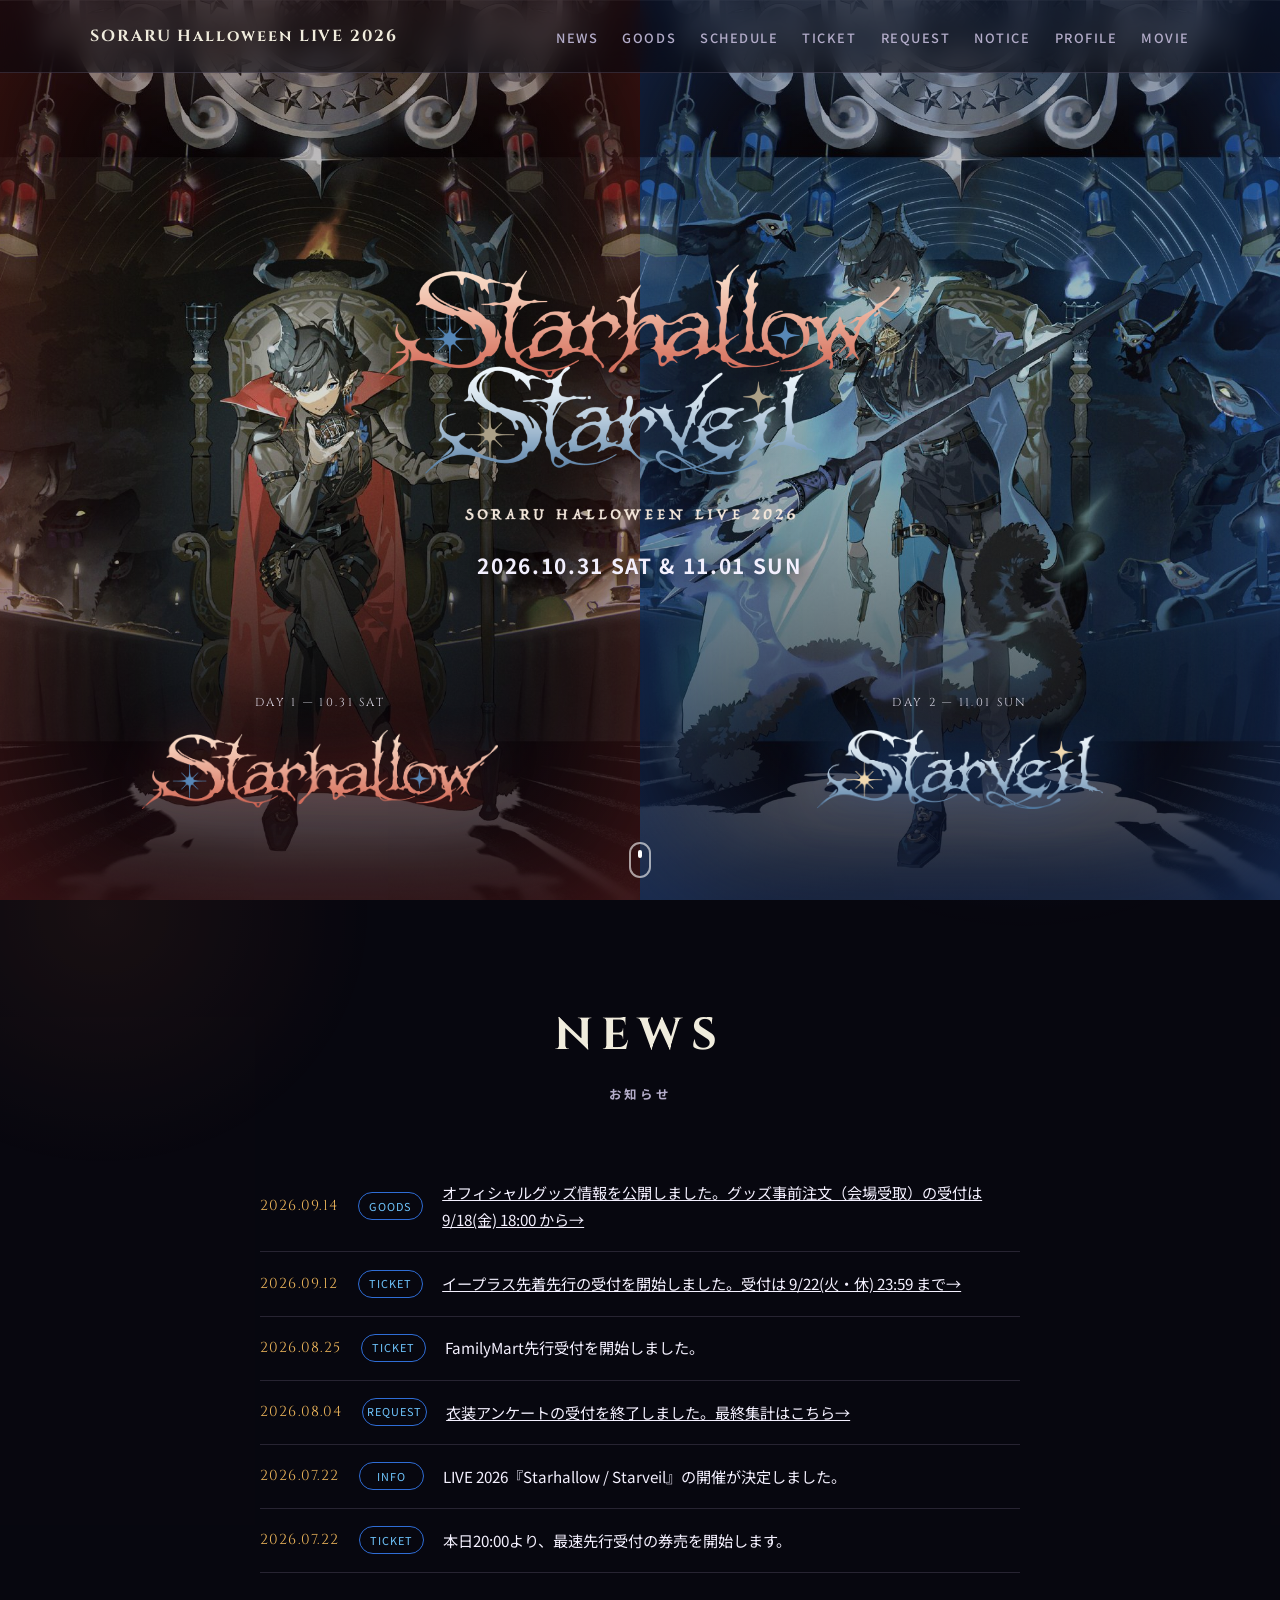
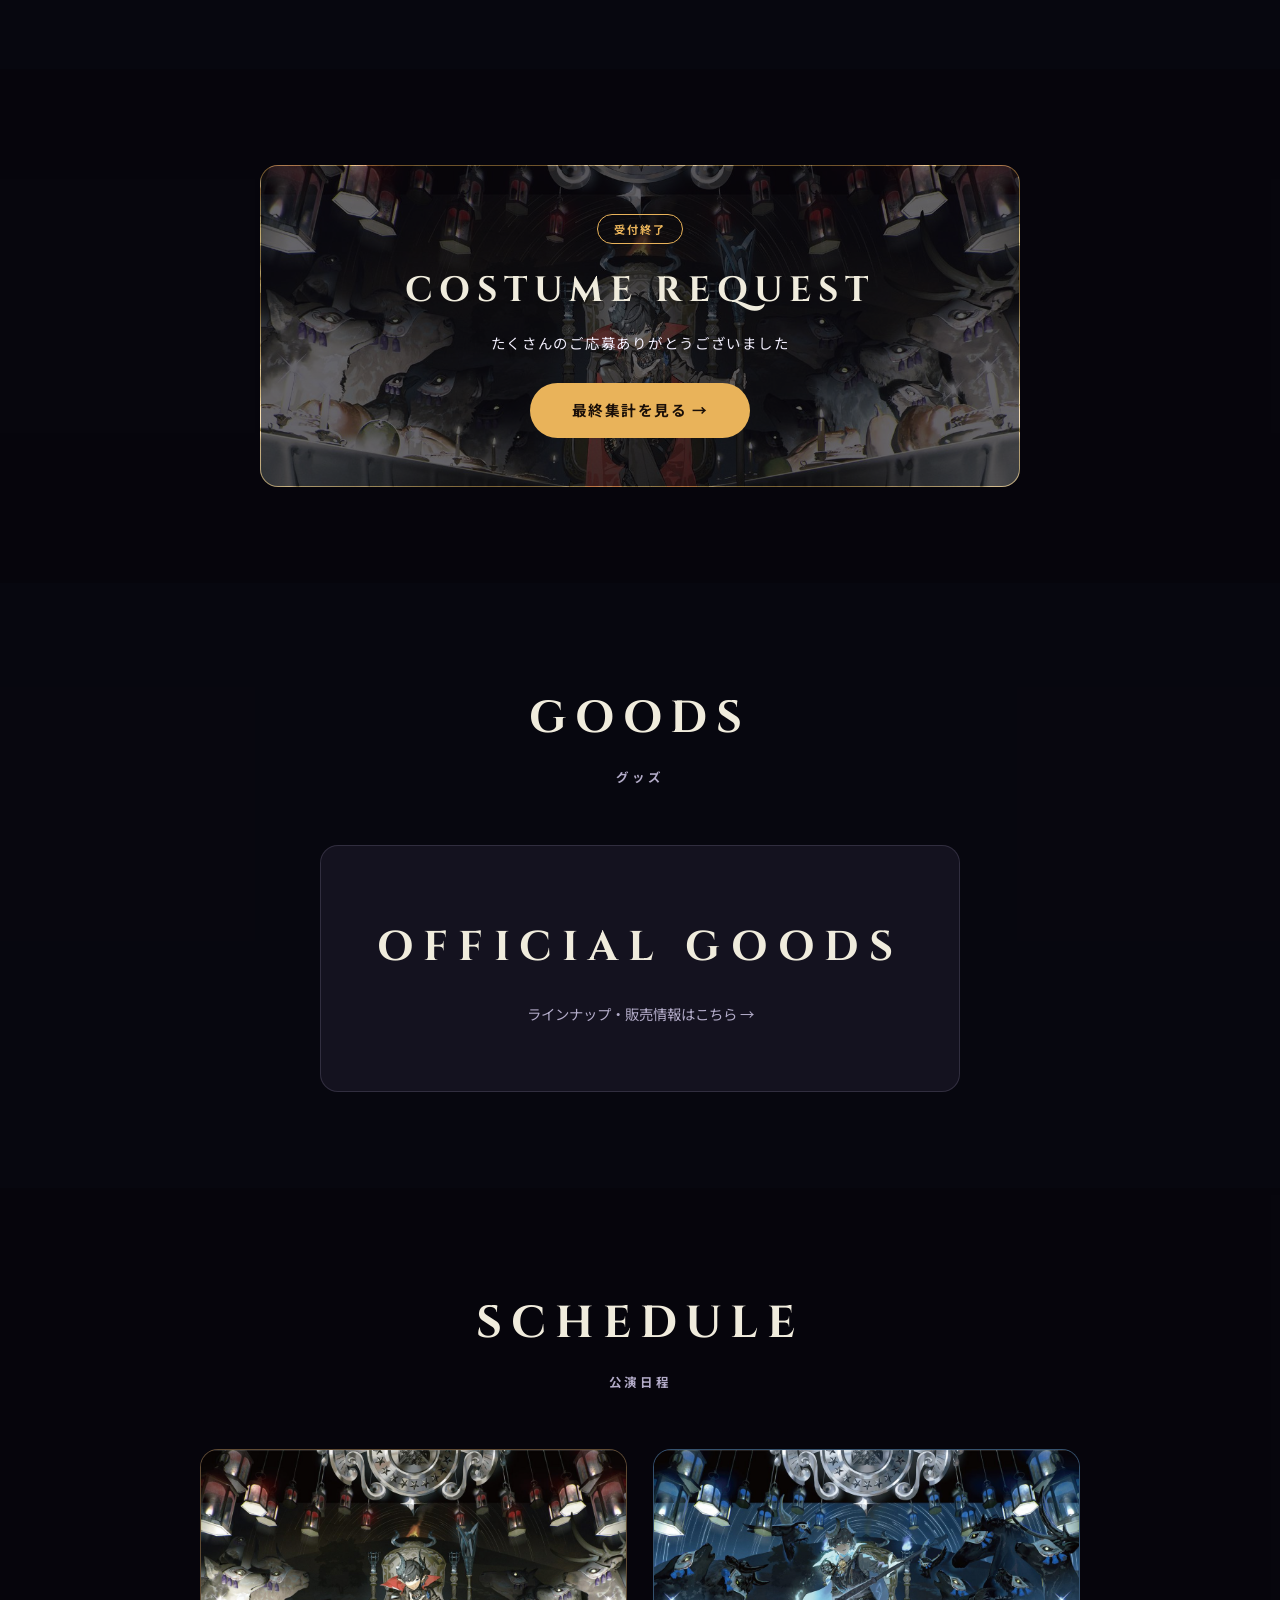
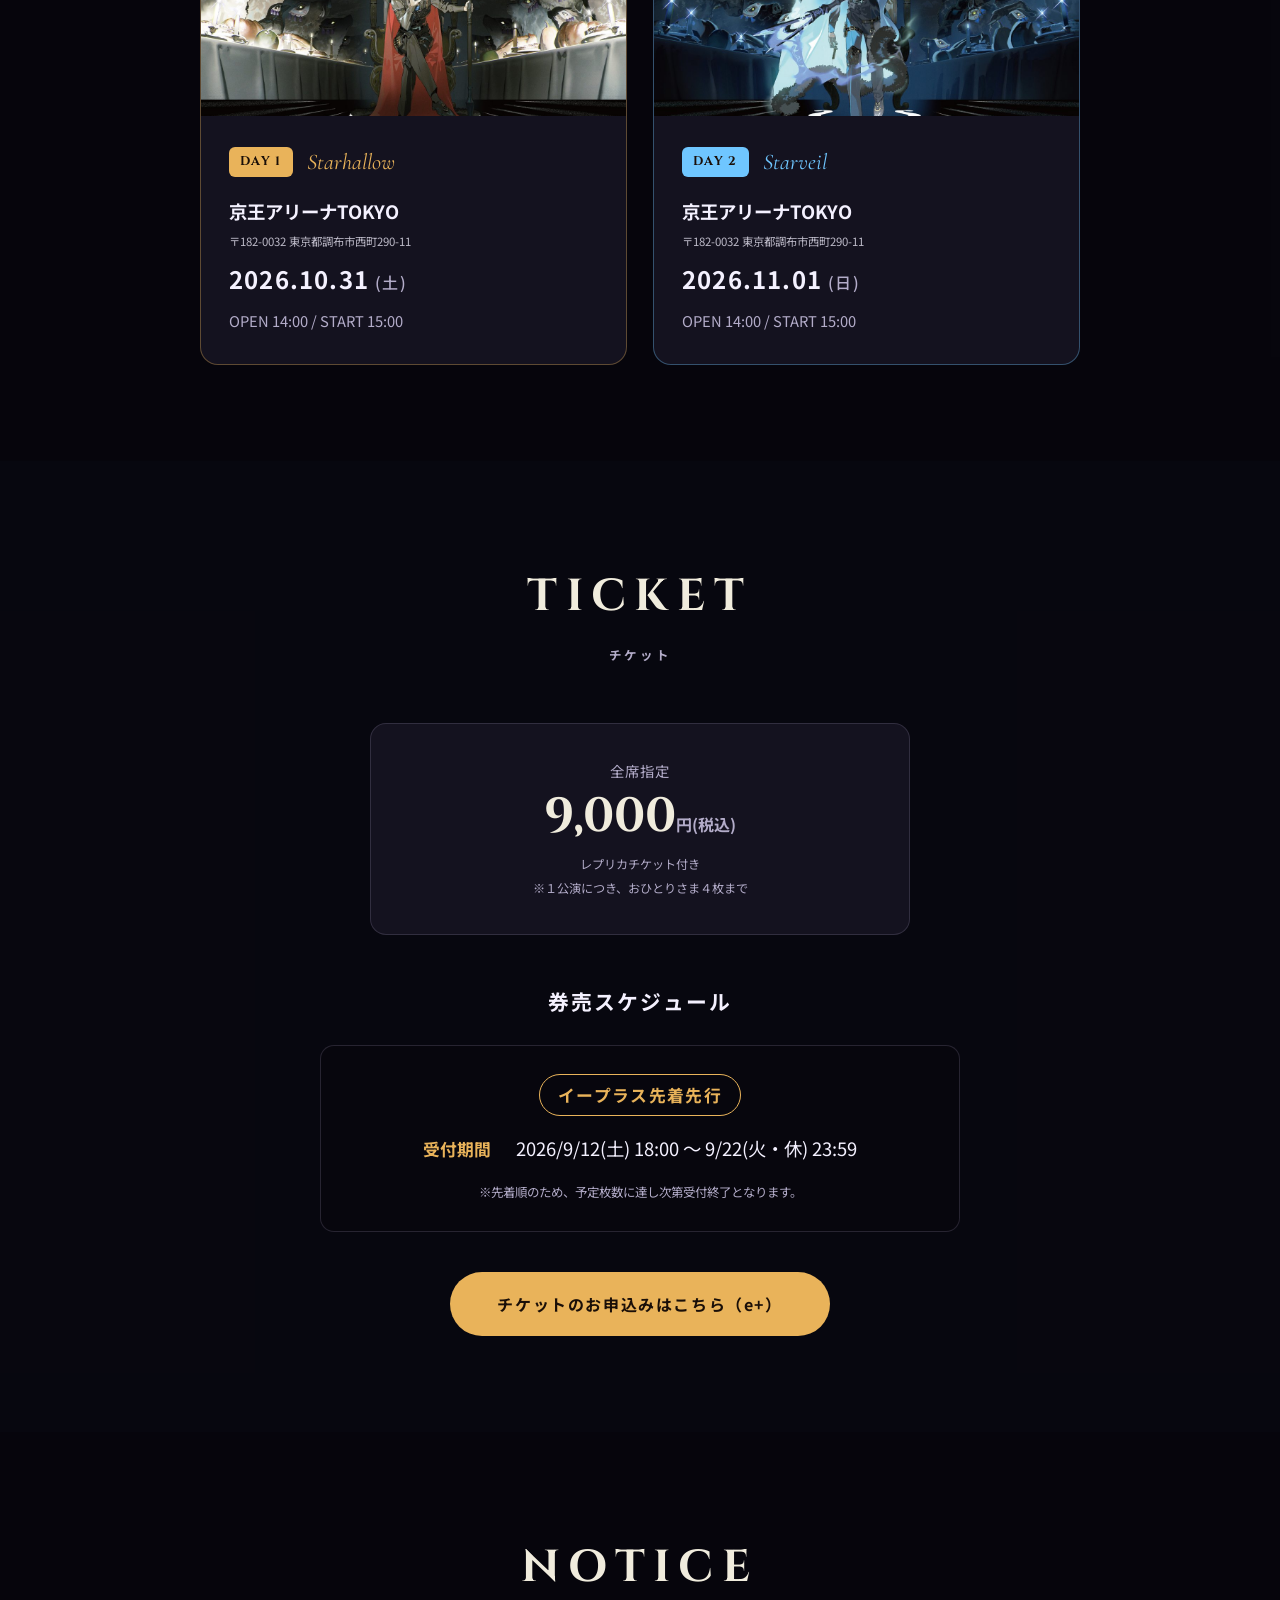
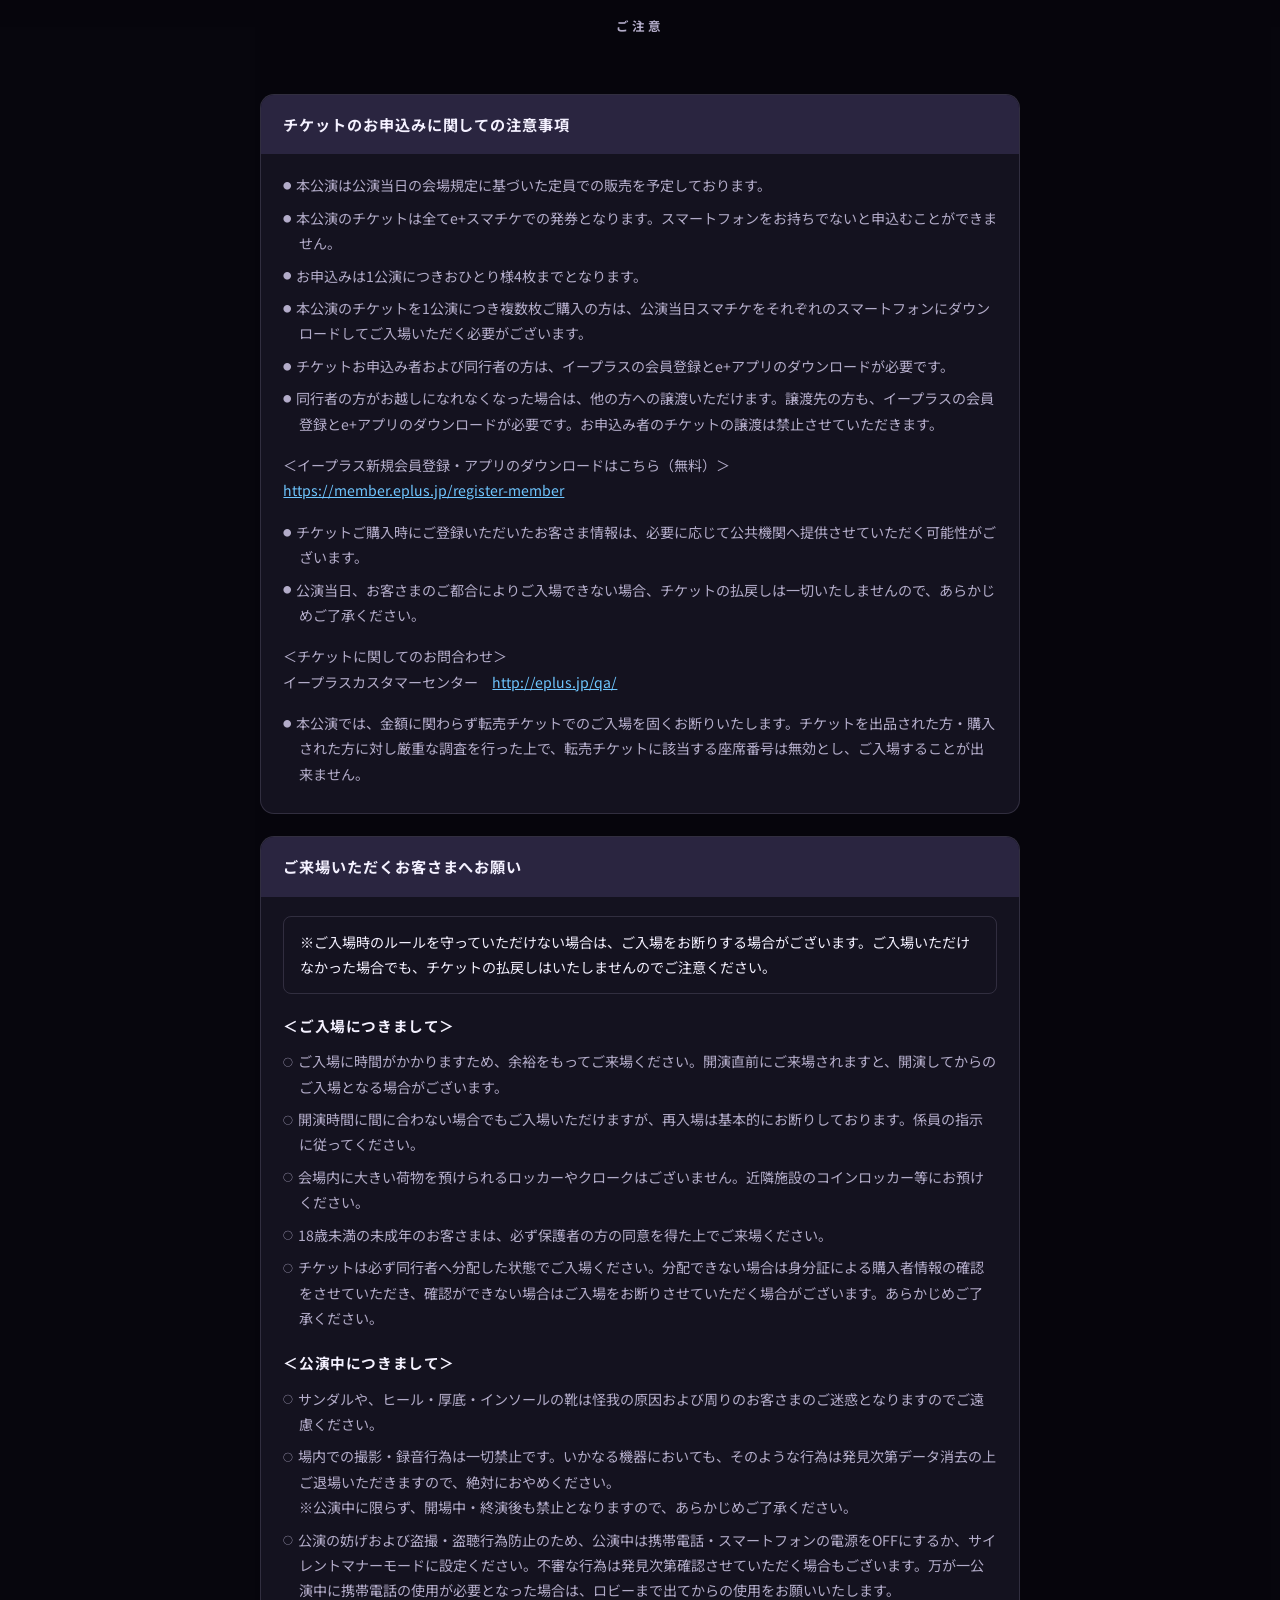
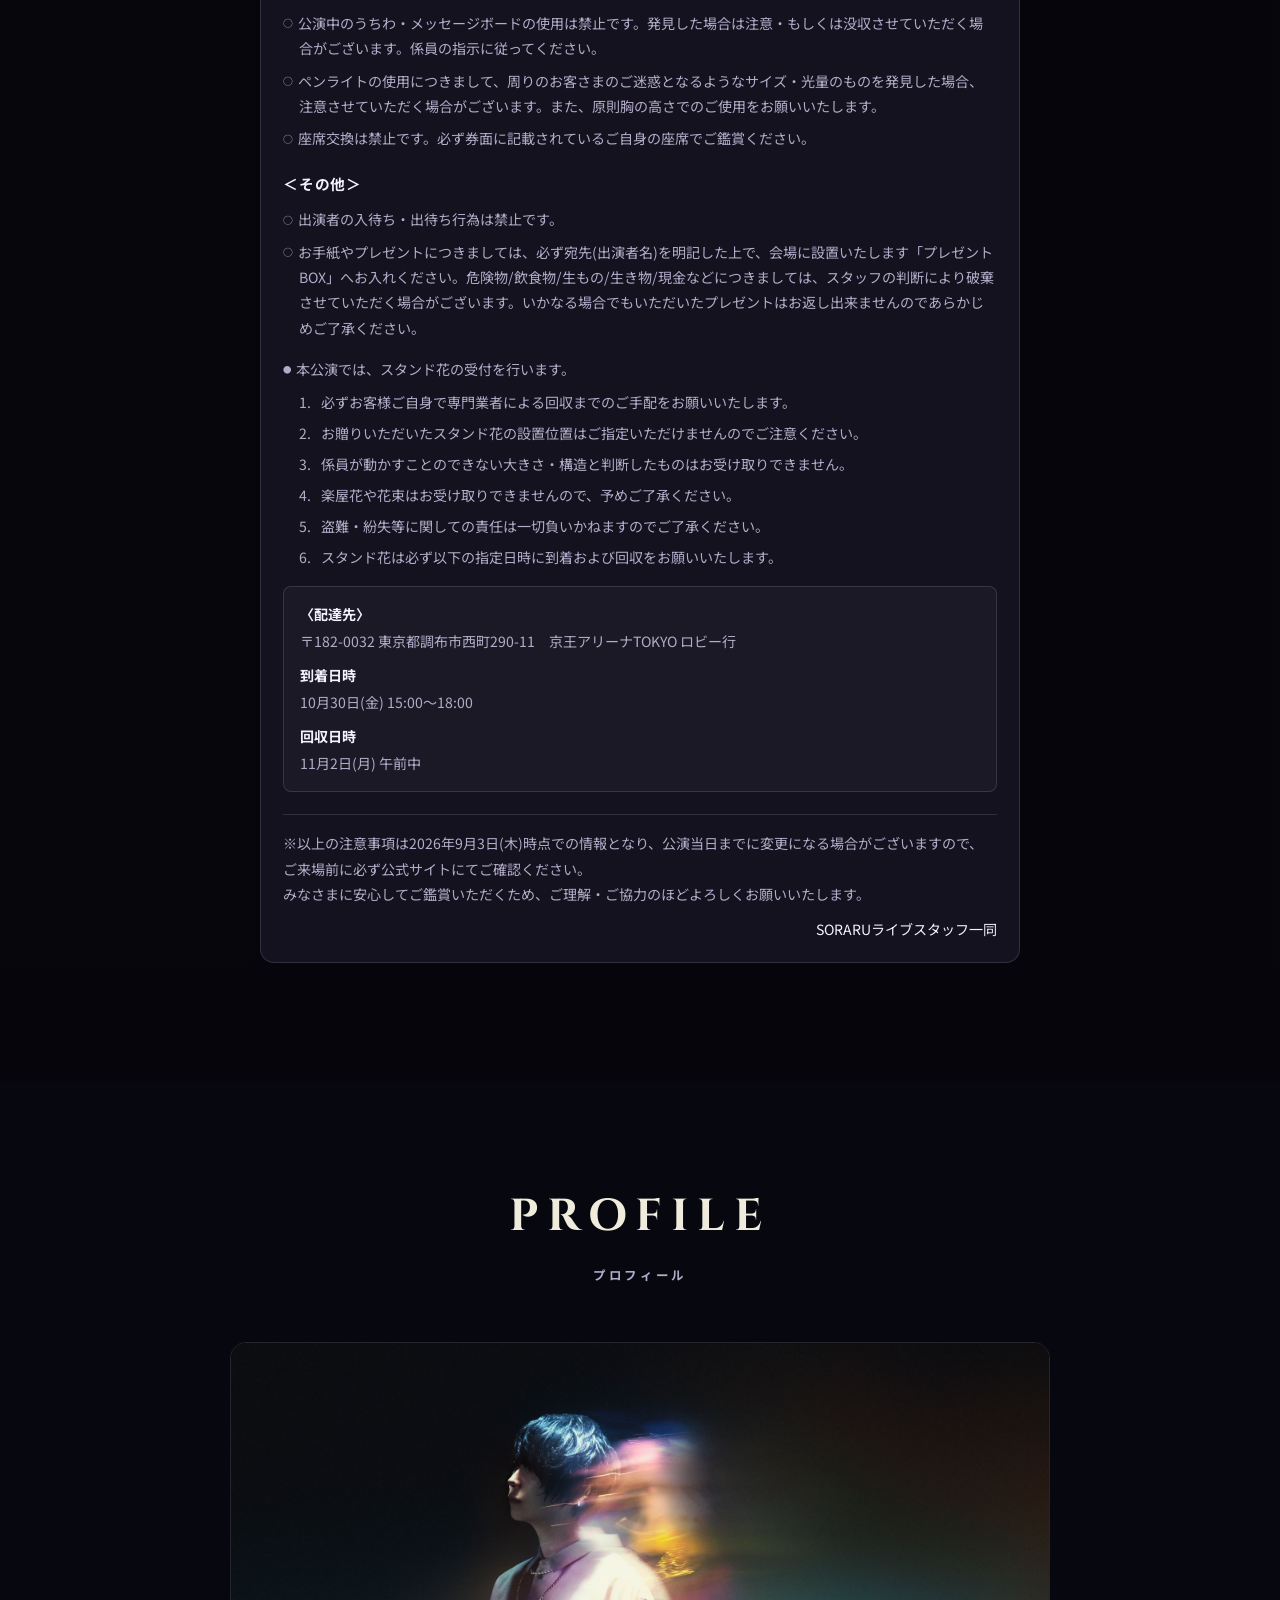
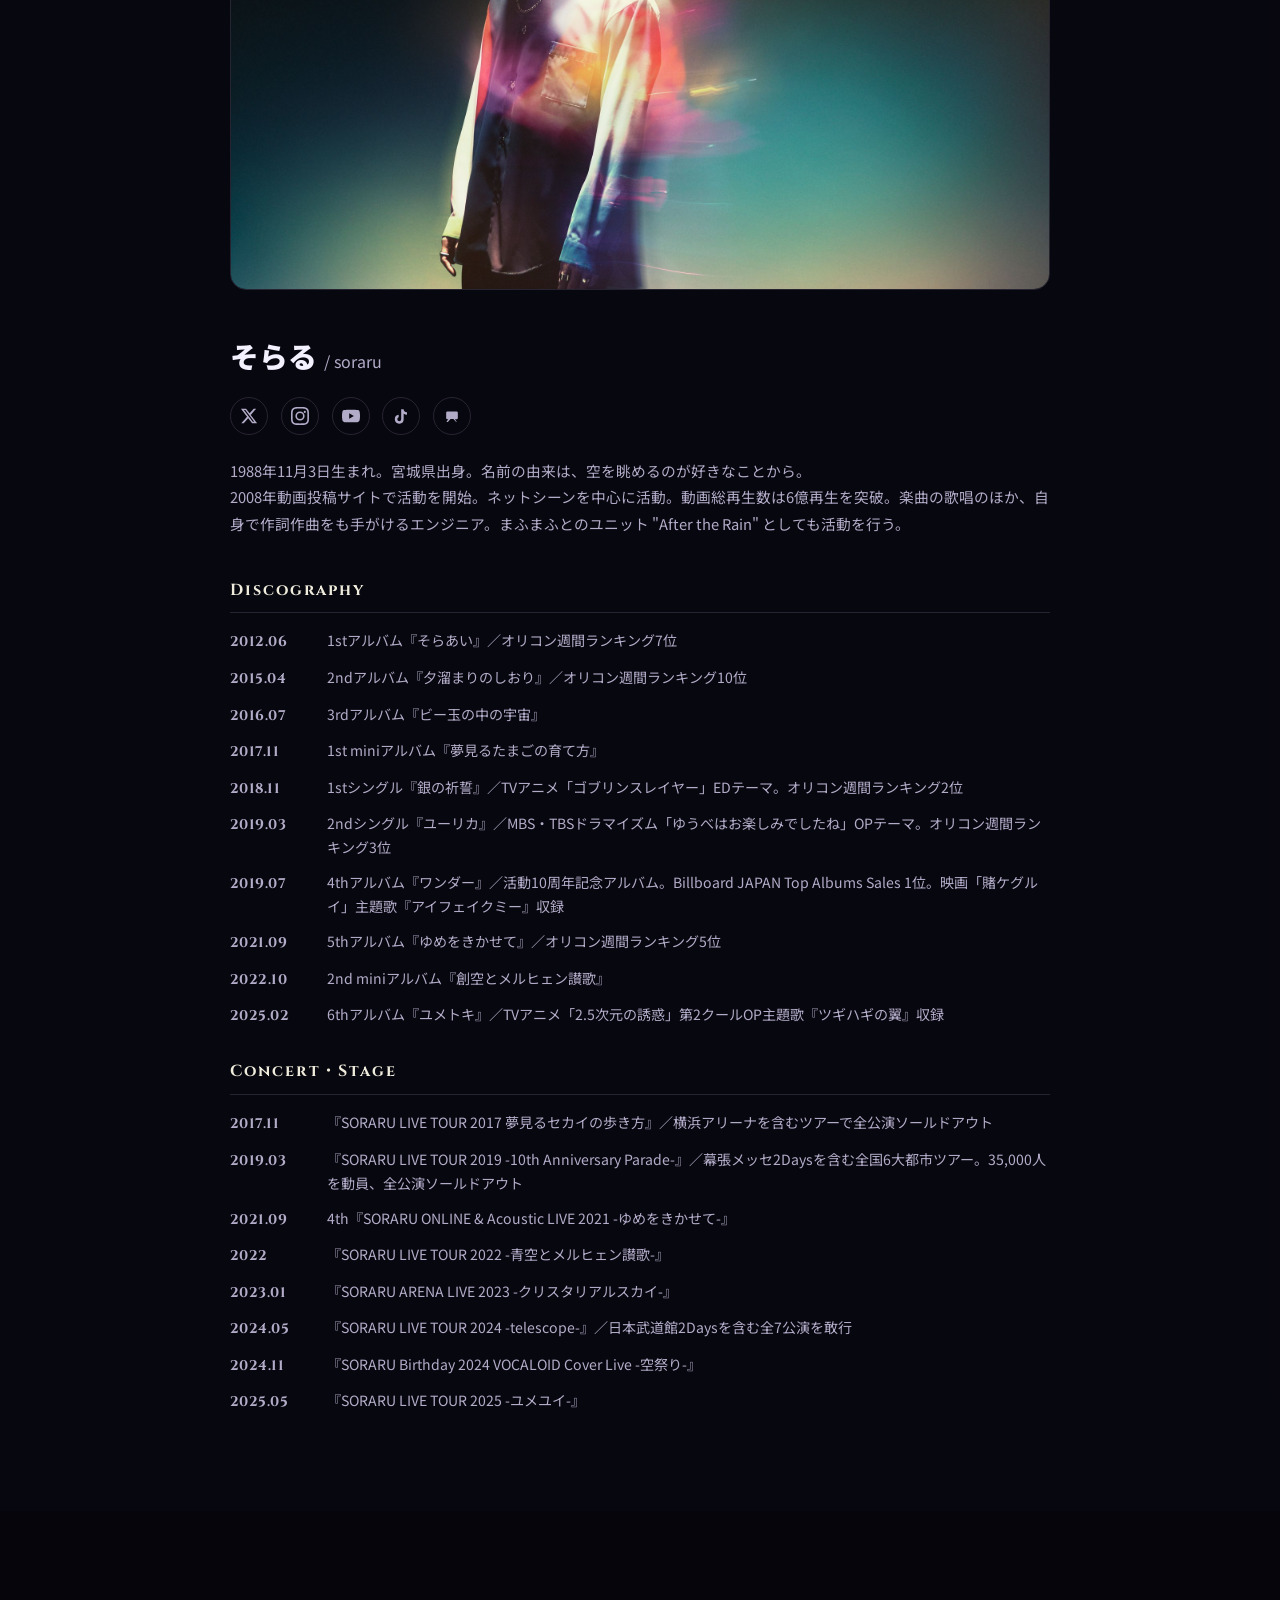
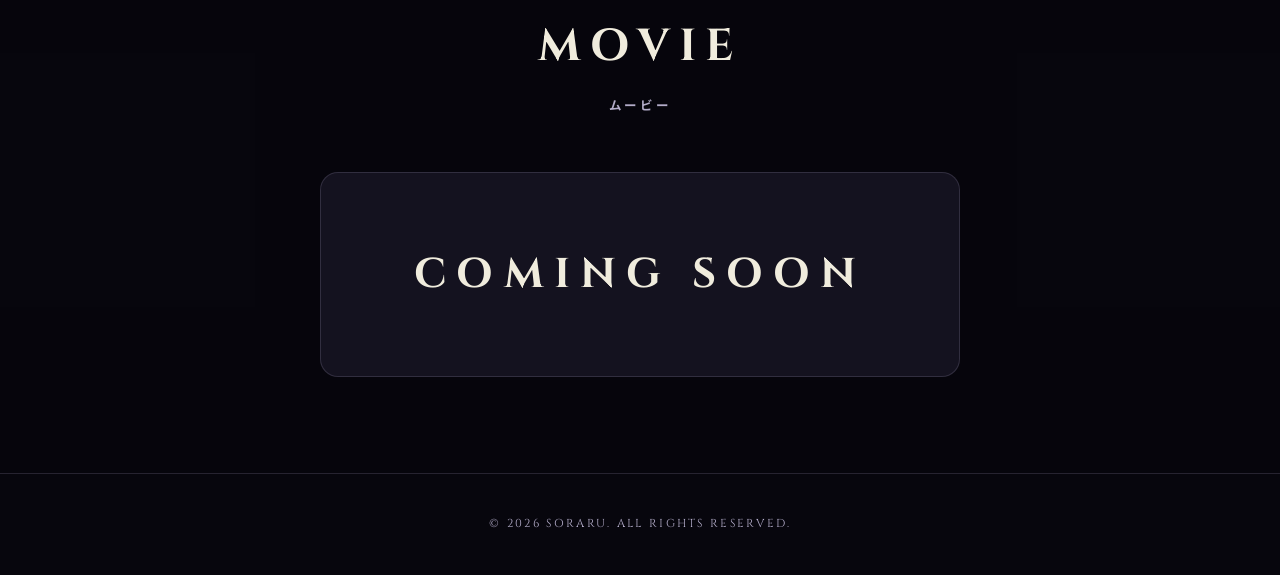
==== commit 112ac8c1: "TICKET/GOODS: 段階公開の時限表示を実装 - js/reveal.js を汎用化（SCHEDULE に名前と日時を書き、data-show / data-hide で切替） - TICKE" ====
--- a/index.html
+++ b/index.html
@@ -36,7 +36,7 @@
     <nav class="nav" id="nav">
       <ul class="nav__list">
         <li><a href="#news" class="nav__link">NEWS</a></li>
-        <li class="nav__item--hidden"><a href="goods/" class="nav__link">GOODS</a></li>
+        <li data-show="goods" style="display:none"><a href="goods/" class="nav__link">GOODS</a></li>
         <li><a href="#schedule" class="nav__link">SCHEDULE</a></li>
         <li><a href="#ticket" class="nav__link">TICKET</a></li>
         <li><a href="survey/" class="nav__link">REQUEST</a></li>
@@ -86,10 +86,15 @@
   <div class="container">
     <h2 class="section__title"><span class="en">NEWS</span><span class="jp">お知らせ</span></h2>
     <ul class="news__list">
-      <li class="news__item">
-        <time class="news__date">2026.09.18</time>
+      <li class="news__item" data-show="goods" style="display:none">
+        <time class="news__date">2026.09.14</time>
         <span class="news__tag">GOODS</span>
         <p class="news__text"><a href="goods/" style="text-decoration:underline;">オフィシャルグッズ情報を公開しました。グッズ事前注文（会場受取）の受付は 9/18(金) 18:00 から→</a></p>
+      </li>
+      <li class="news__item" data-show="ticket" style="display:none">
+        <time class="news__date">2026.09.12</time>
+        <span class="news__tag">TICKET</span>
+        <p class="news__text"><a href="https://eplus.jp/soraru_halloween2026/" target="_blank" rel="noopener noreferrer" style="text-decoration:underline;">イープラス先着先行の受付を開始しました。受付は 9/22(火・休) 23:59 まで→</a></p>
       </li>
       <li class="news__item" data-fm-show style="display:none">
         <time class="news__date">2026.08.25</time>
@@ -128,7 +133,7 @@
 </section>
 
 <!-- ===== Goods ===== -->
-<section class="section goods" id="goods">
+<section class="section goods" id="goods" data-show="goods" style="display:none">
   <div class="container">
     <h2 class="section__title"><span class="en">GOODS</span><span class="jp">グッズ</span></h2>
     <a href="goods/" class="goods__soon goods__link">
@@ -177,46 +182,57 @@
 <section class="section ticket" id="ticket">
   <div class="container">
     <h2 class="section__title"><span class="en">TICKET</span><span class="jp">チケット</span></h2>
-    <div class="goods__soon">
+
+    <!-- 券売開始前（9/12 18:00 に自動で非表示） -->
+    <div class="goods__soon" data-hide="ticket">
       <p class="goods__soon-en">COMING SOON</p>
     </div>
-    <!-- 券売情報（公開時にコメントを外す）
-
-    <div class="ticket__price">
-      <span class="ticket__price-label">全席指定</span>
-      <span class="ticket__price-value">9,000<small>円(税込)</small></span>
-      <span class="ticket__price-note">レプリカチケット付き</span>
-      <span class="ticket__price-note">※１公演につき、おひとりさま４枚まで</span>
-    </div>
-
-    <div class="ticket__schedule">
-      <h3 class="ticket__sub">券売スケジュール</h3>
-
-      <div class="ticket__phase" data-fm-hide>
-        <h4 class="ticket__phase-title">最速先行受付</h4>
-        <dl class="ticket__dl">
-          <dt>受付期間</dt>
-          <dd>2026/7/22(水) 20:00 〜 8/3(月) 23:59</dd>
-          <dt>当選発表・入金期限</dt>
-          <dd>2026/8/8(土) 15:00 〜 8/14(金) 21:00</dd>
-        </dl>
-      </div>
-
-      <div class="ticket__phase" data-fm-show style="display:none">
-        <h4 class="ticket__phase-title">FamilyMart先行受付</h4>
-        <dl class="ticket__dl">
-          <dt>受付期間</dt>
-          <dd>2026/8/25(火) 18:00 〜 8/31(月) 23:59</dd>
-          <dt>当落・入金期間</dt>
-          <dd>2026/9/5(土) 15:00 〜 9/9(水) 21:00</dd>
-        </dl>
-      </div>
-
-    </div>
-
-    <a href="https://eplus.jp/soraru_halloween2026/saisoku/" target="_blank" rel="noopener noreferrer" class="ticket__btn" data-fm-hide>最速先行受付はこちら（e+）</a>
-    <a href="https://eplus.jp/soraru_halloween2026/fm/" target="_blank" rel="noopener noreferrer" class="ticket__btn" data-fm-show style="display:none">FamilyMart先行受付はこちら（e+）</a>
-    -->
+
+    <!-- 券売情報（9/12 18:00 に自動で表示） -->
+    <div data-show="ticket" style="display:none">
+      <div class="ticket__price">
+        <span class="ticket__price-label">全席指定</span>
+        <span class="ticket__price-value">9,000<small>円(税込)</small></span>
+        <span class="ticket__price-note">レプリカチケット付き</span>
+        <span class="ticket__price-note">※１公演につき、おひとりさま４枚まで</span>
+      </div>
+
+      <div class="ticket__schedule">
+        <h3 class="ticket__sub">券売スケジュール</h3>
+
+        <div class="ticket__phase">
+          <h4 class="ticket__phase-title">イープラス先着先行</h4>
+          <dl class="ticket__dl">
+            <dt>受付期間</dt>
+            <dd>2026/9/12(土) 18:00 〜 9/22(火・休) 23:59</dd>
+          </dl>
+          <p class="ticket__phase-extra">※先着順のため、予定枚数に達し次第受付終了となります。</p>
+        </div>
+
+        <!-- 終了した受付（記録用）
+        <div class="ticket__phase">
+          <h4 class="ticket__phase-title">最速先行受付</h4>
+          <dl class="ticket__dl">
+            <dt>受付期間</dt>
+            <dd>2026/7/22(水) 20:00 〜 8/3(月) 23:59</dd>
+            <dt>当選発表・入金期限</dt>
+            <dd>2026/8/8(土) 15:00 〜 8/14(金) 21:00</dd>
+          </dl>
+        </div>
+        <div class="ticket__phase">
+          <h4 class="ticket__phase-title">FamilyMart先行受付</h4>
+          <dl class="ticket__dl">
+            <dt>受付期間</dt>
+            <dd>2026/8/25(火) 18:00 〜 8/31(月) 23:59</dd>
+            <dt>当落・入金期間</dt>
+            <dd>2026/9/5(土) 15:00 〜 9/9(水) 21:00</dd>
+          </dl>
+        </div>
+        -->
+      </div>
+
+      <a href="https://eplus.jp/soraru_halloween2026/" target="_blank" rel="noopener noreferrer" class="ticket__btn">チケットのお申込みはこちら（e+）</a>
+    </div>
   </div>
 </section>
 
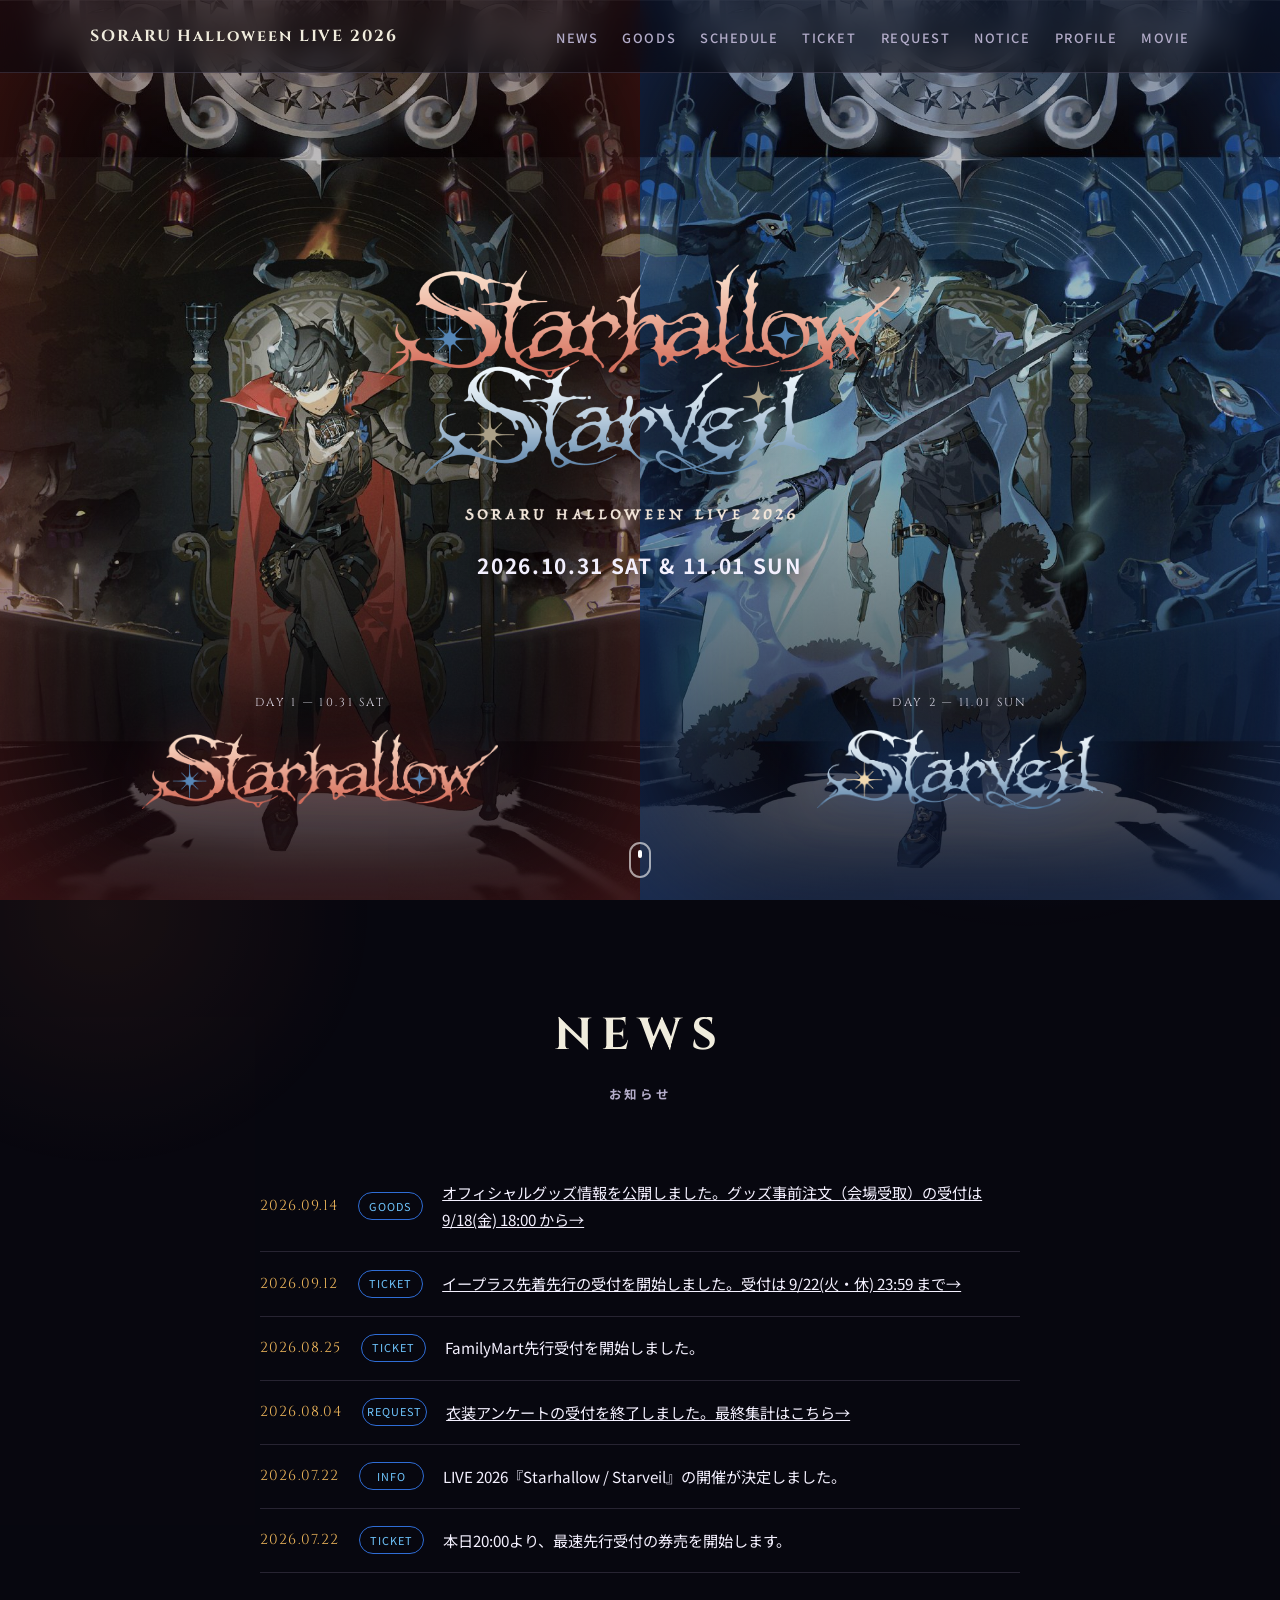
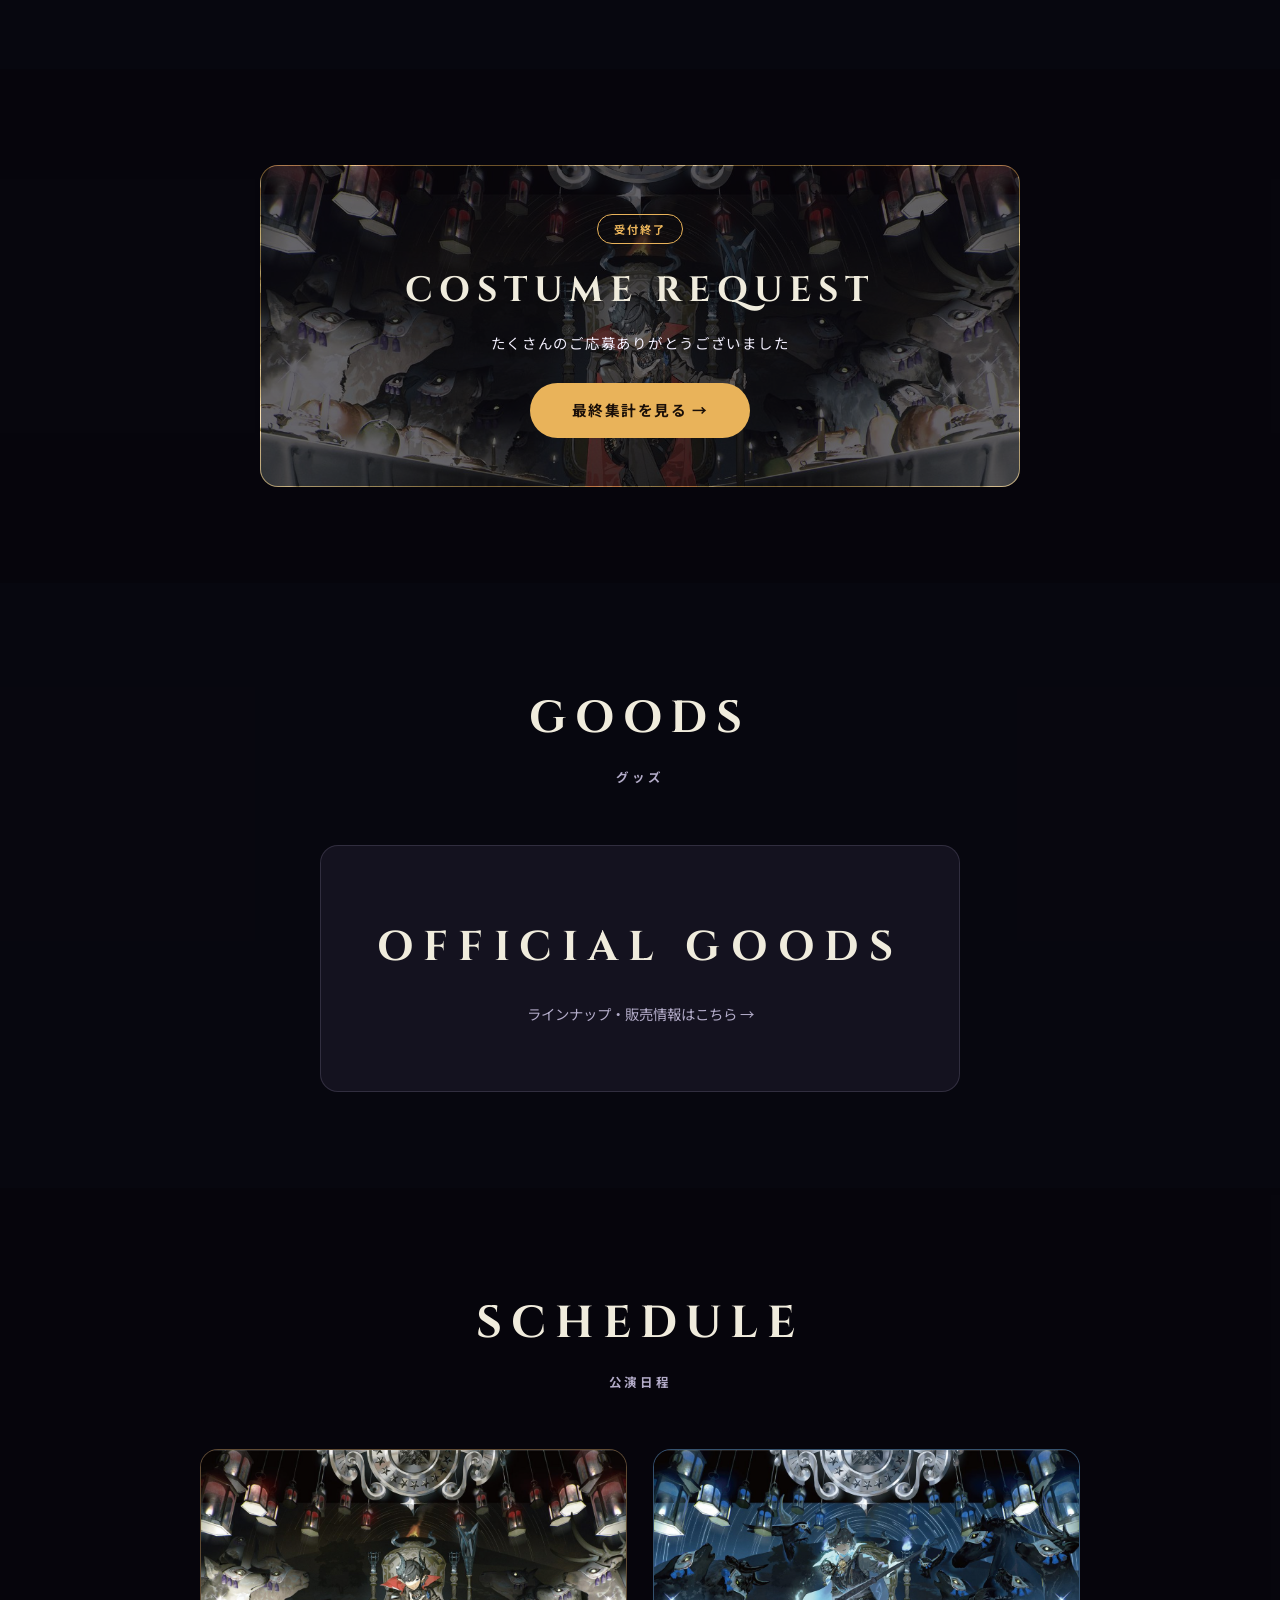
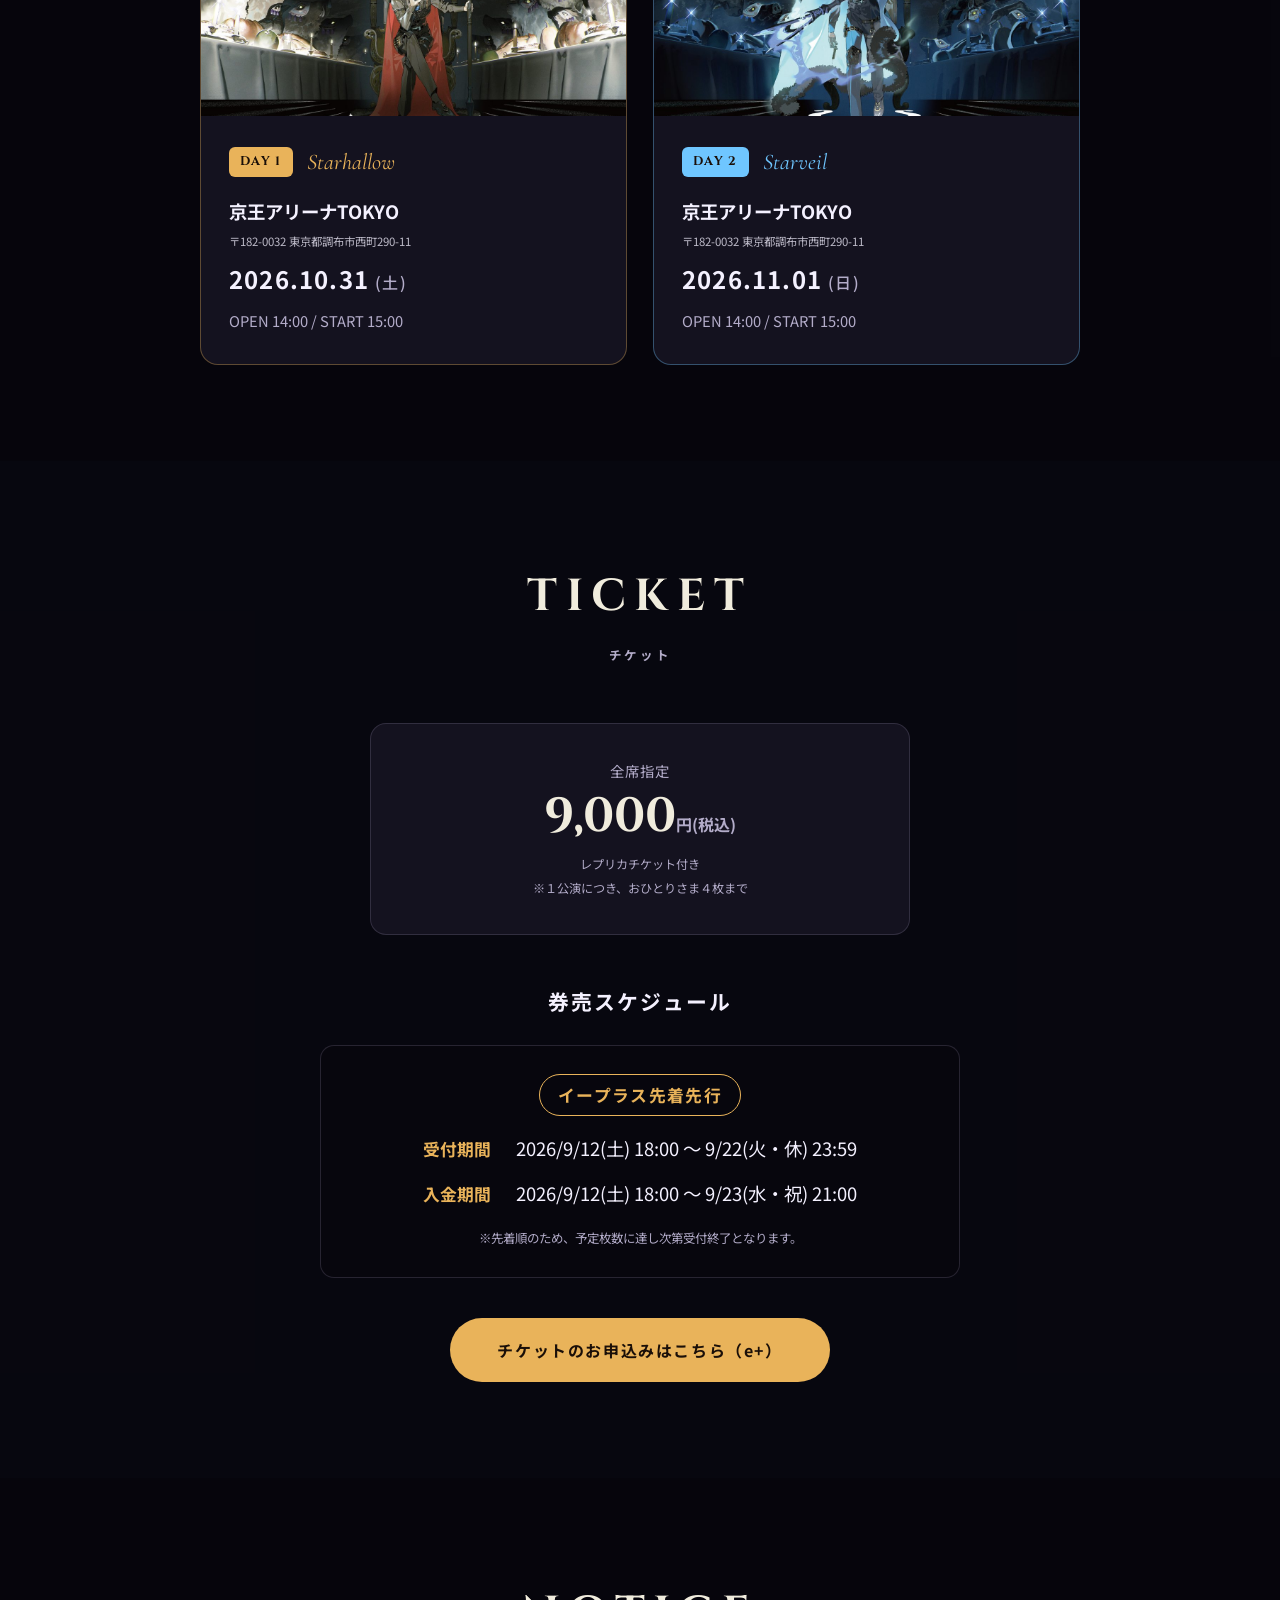
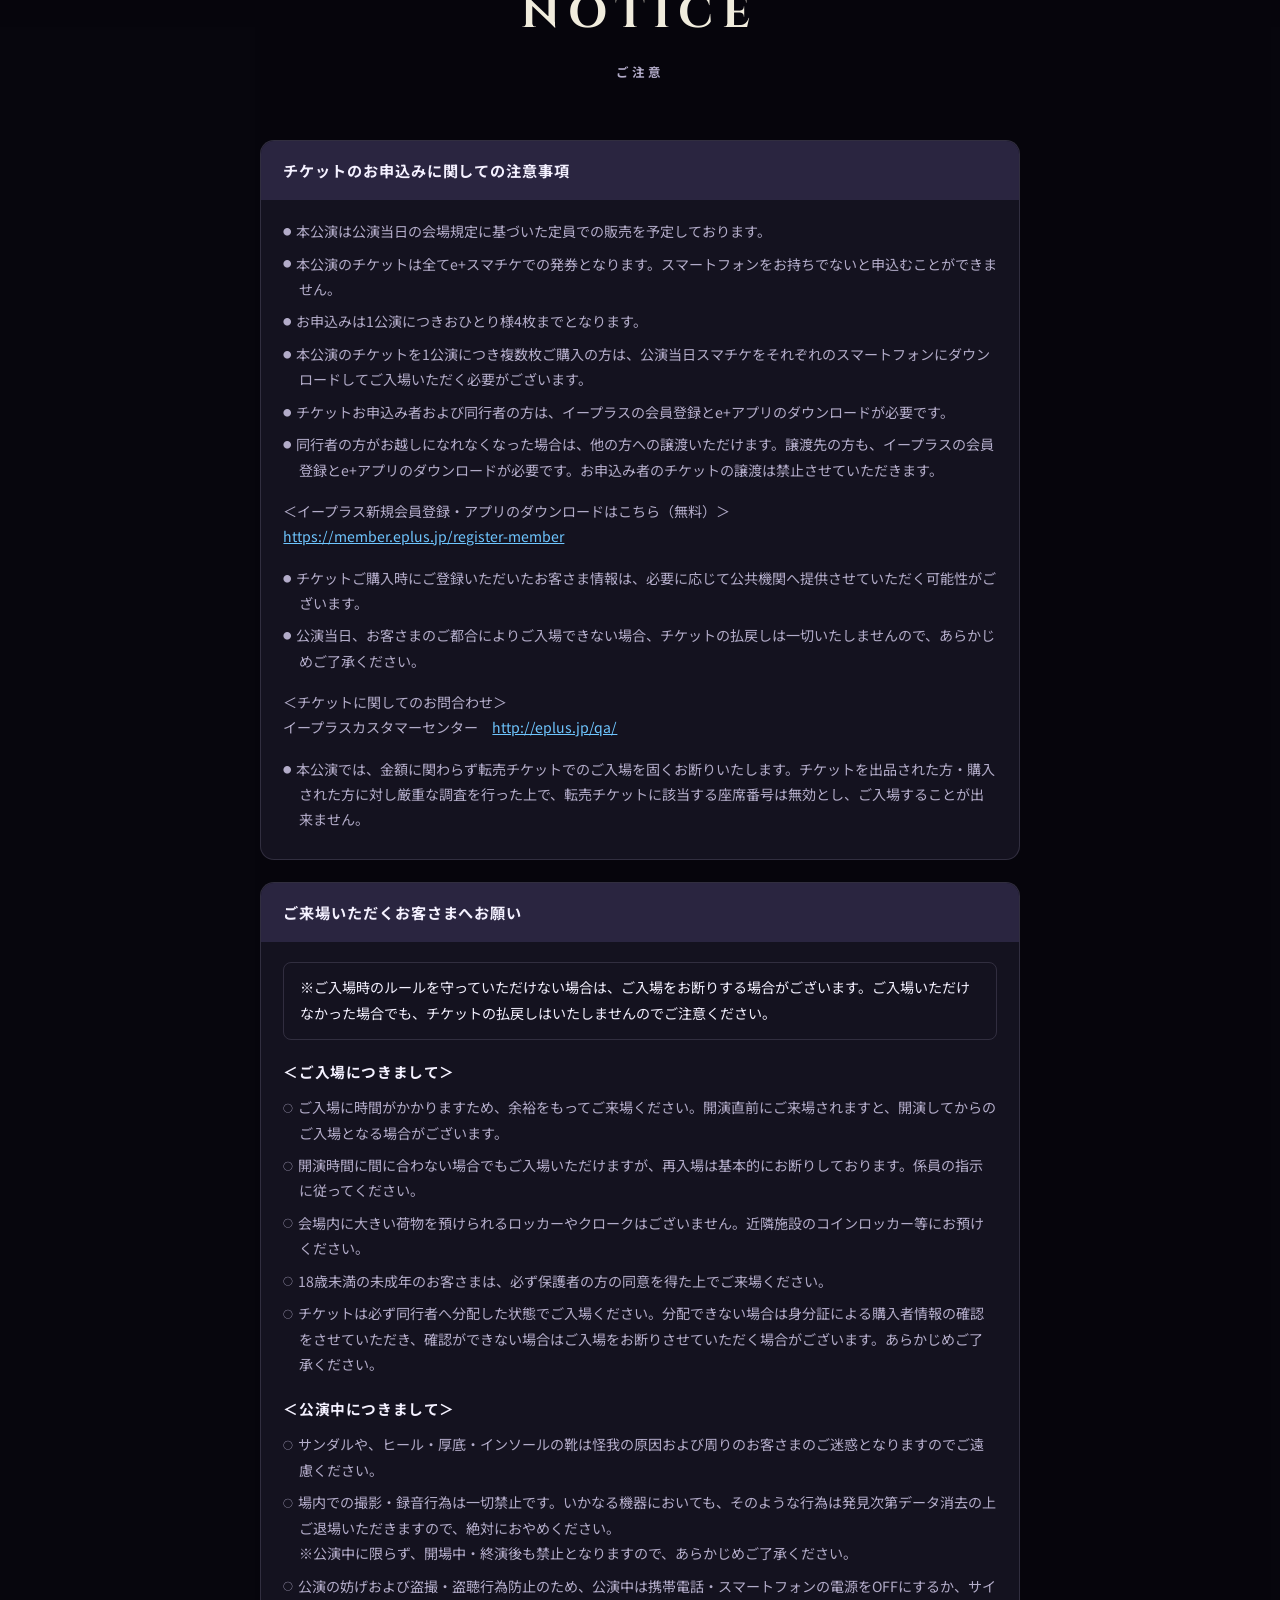
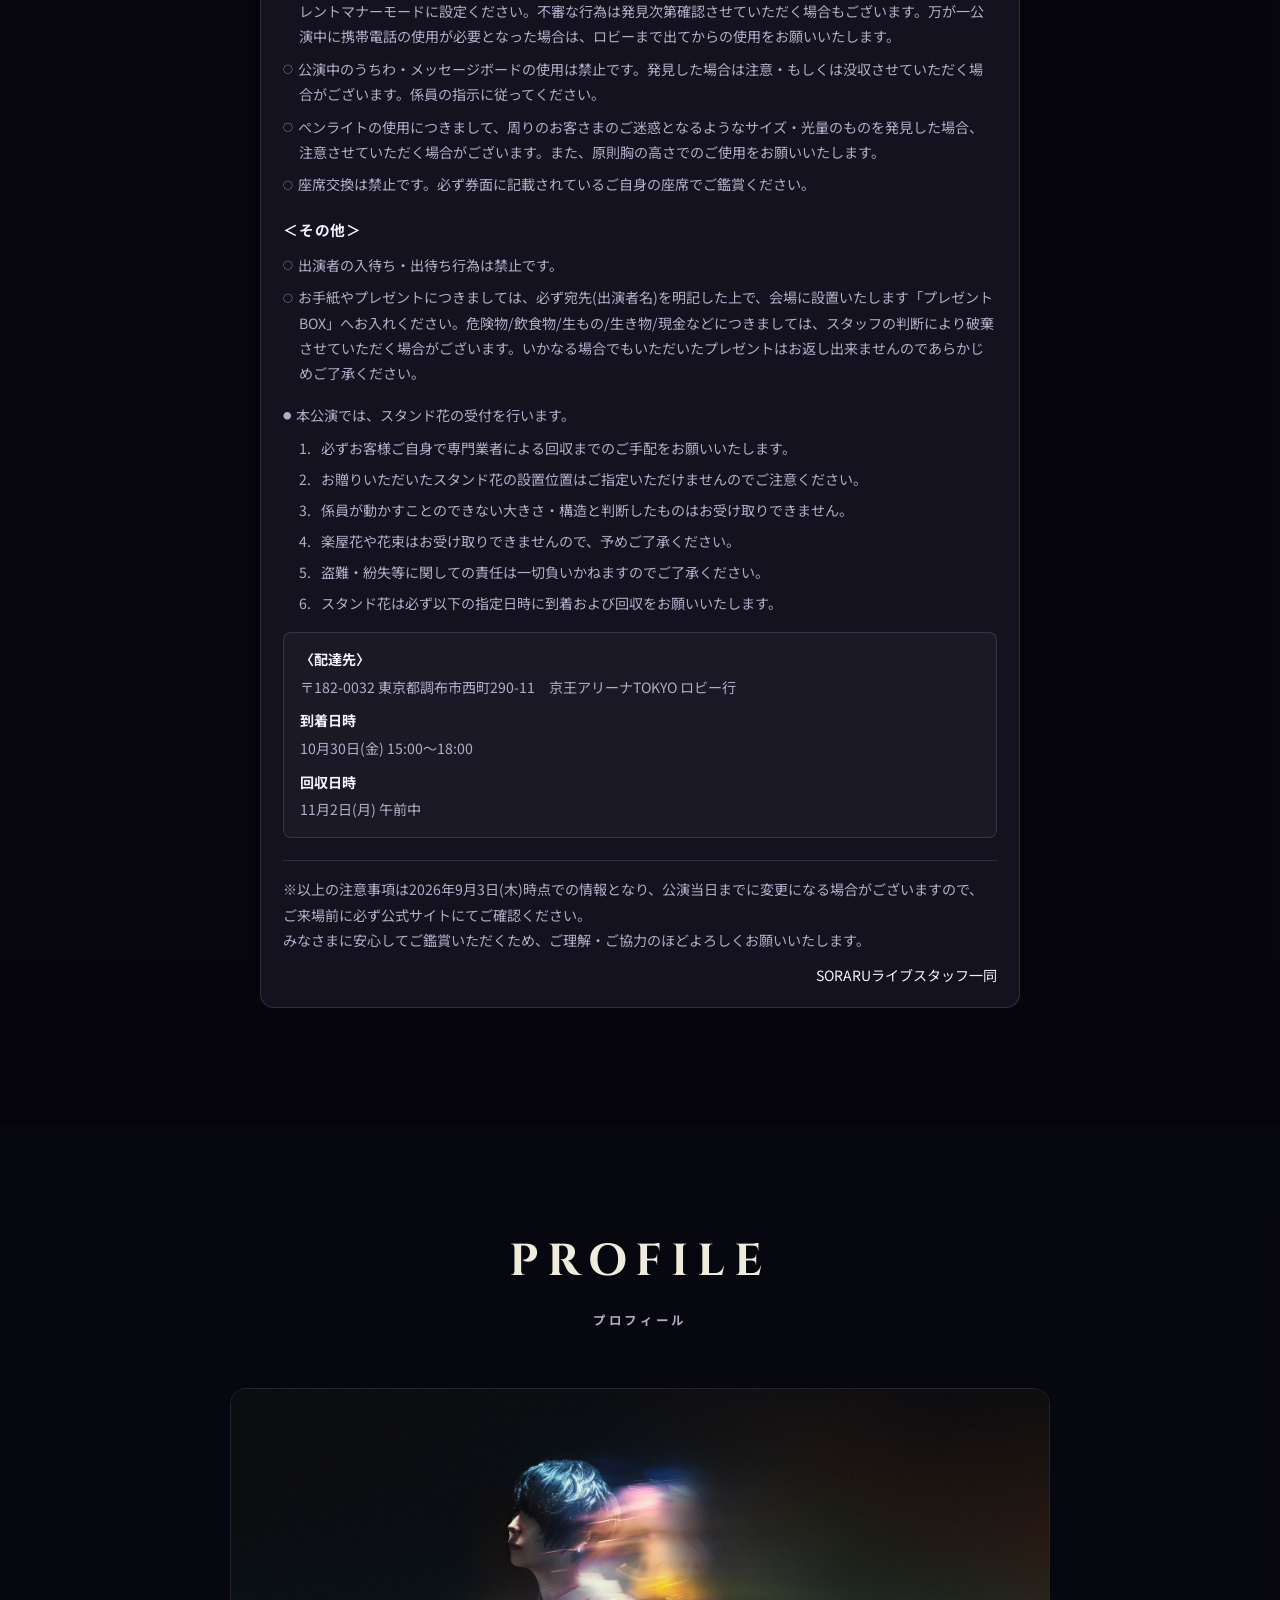
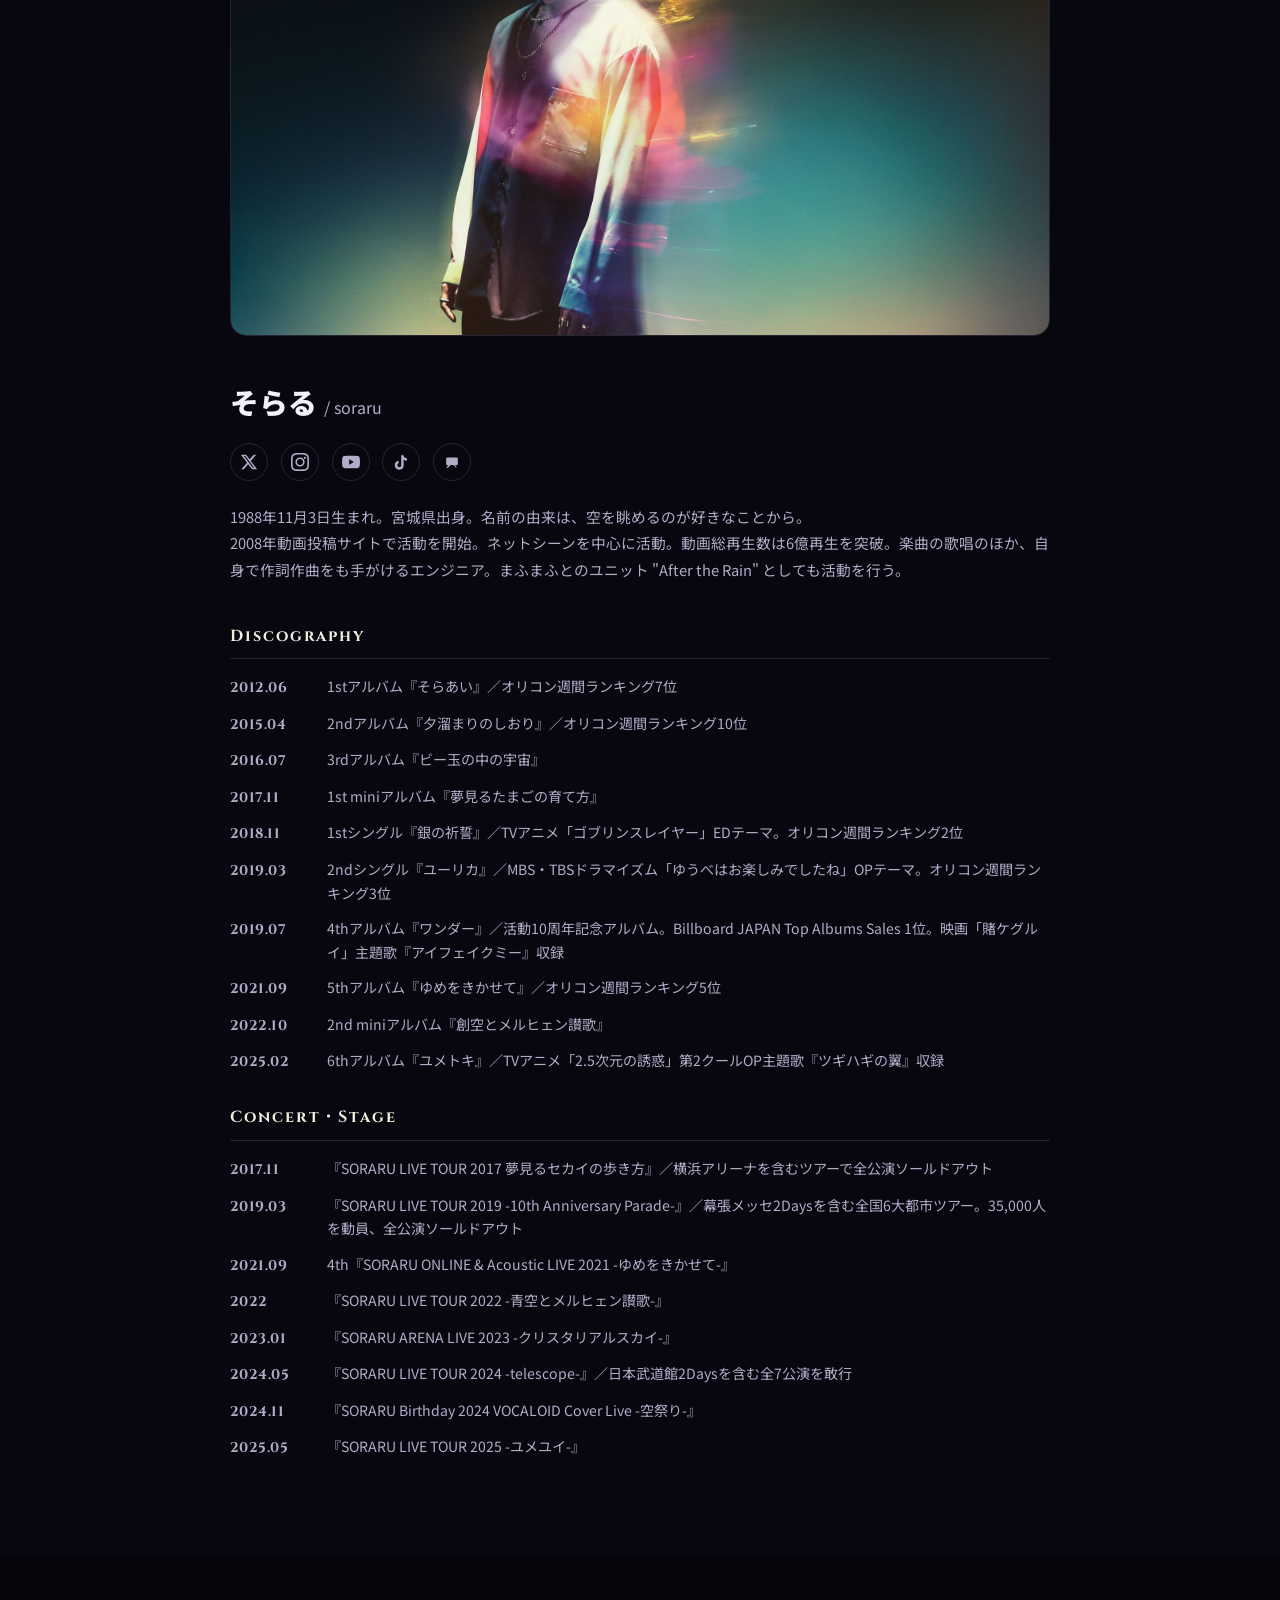
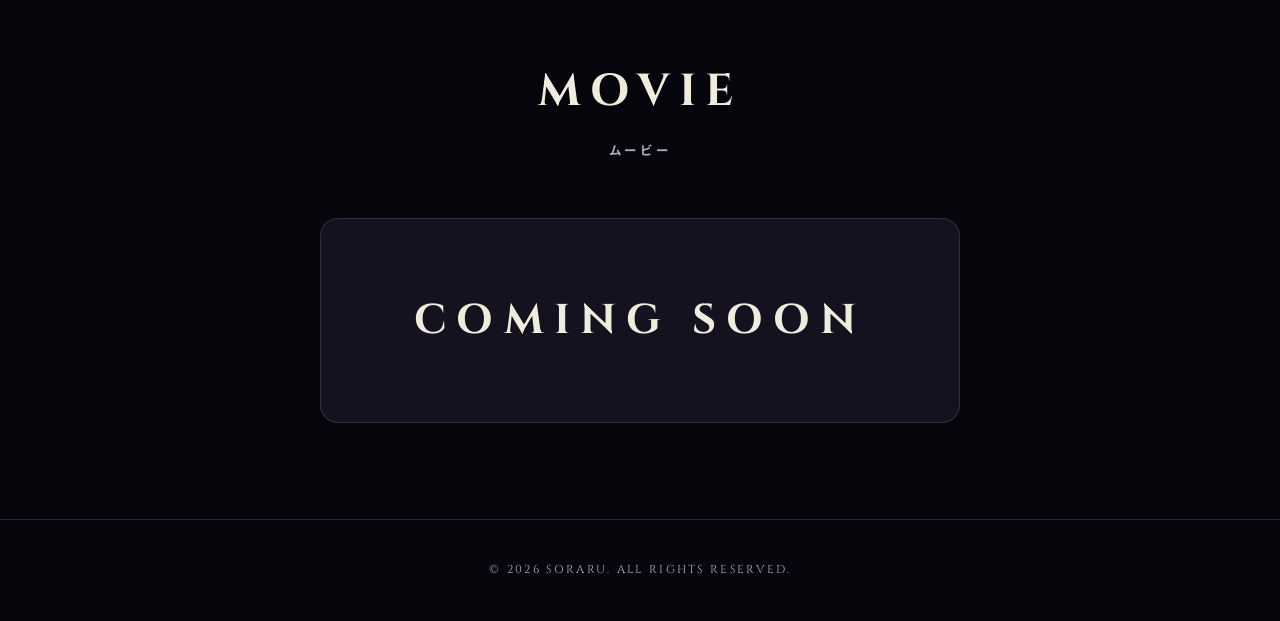
==== commit c492364e: "TICKET: イープラス先着先行に入金期間（9/12 18:00〜9/23 21:00）を追加 Co-Authored-By: Claude Fable 5.1 <noreply@anthropic" ====
--- a/index.html
+++ b/index.html
@@ -205,6 +205,8 @@
           <dl class="ticket__dl">
             <dt>受付期間</dt>
             <dd>2026/9/12(土) 18:00 〜 9/22(火・休) 23:59</dd>
+            <dt>入金期間</dt>
+            <dd>2026/9/12(土) 18:00 〜 9/23(水・祝) 21:00</dd>
           </dl>
           <p class="ticket__phase-extra">※先着順のため、予定枚数に達し次第受付終了となります。</p>
         </div>
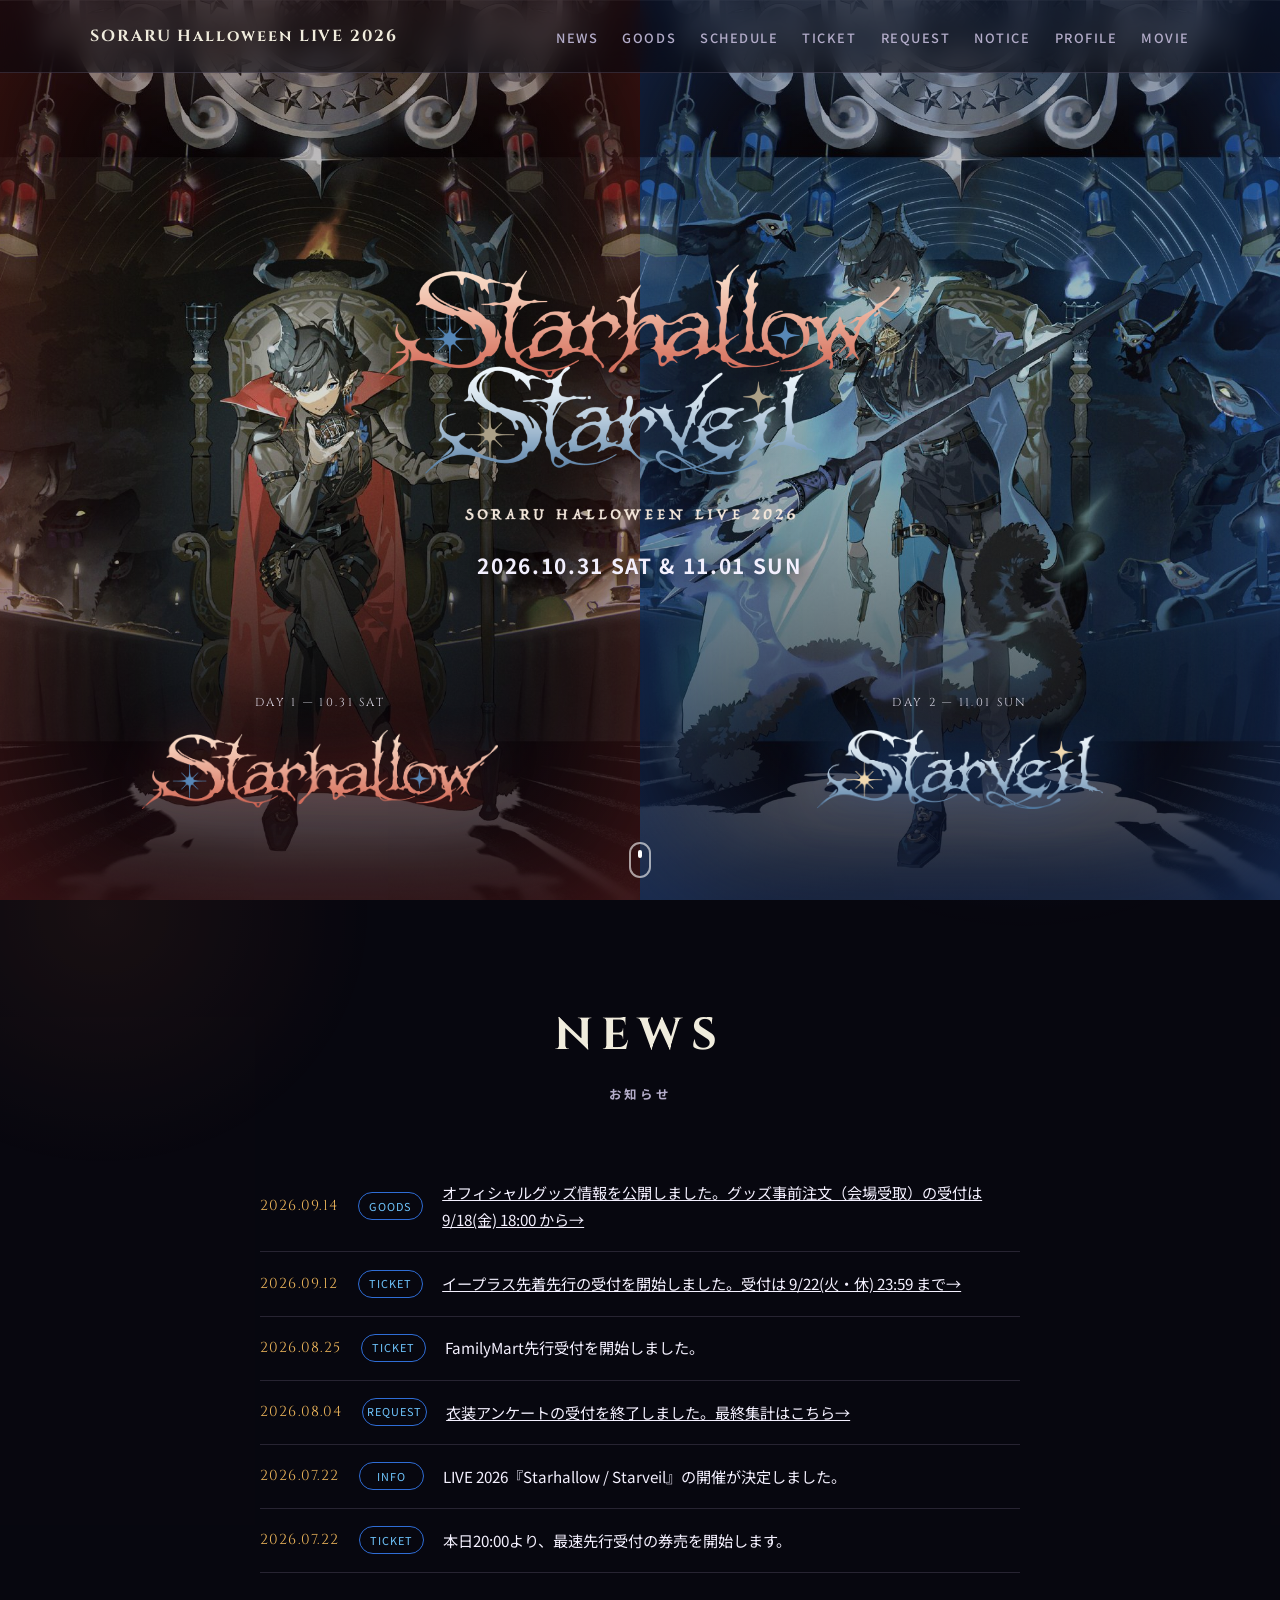
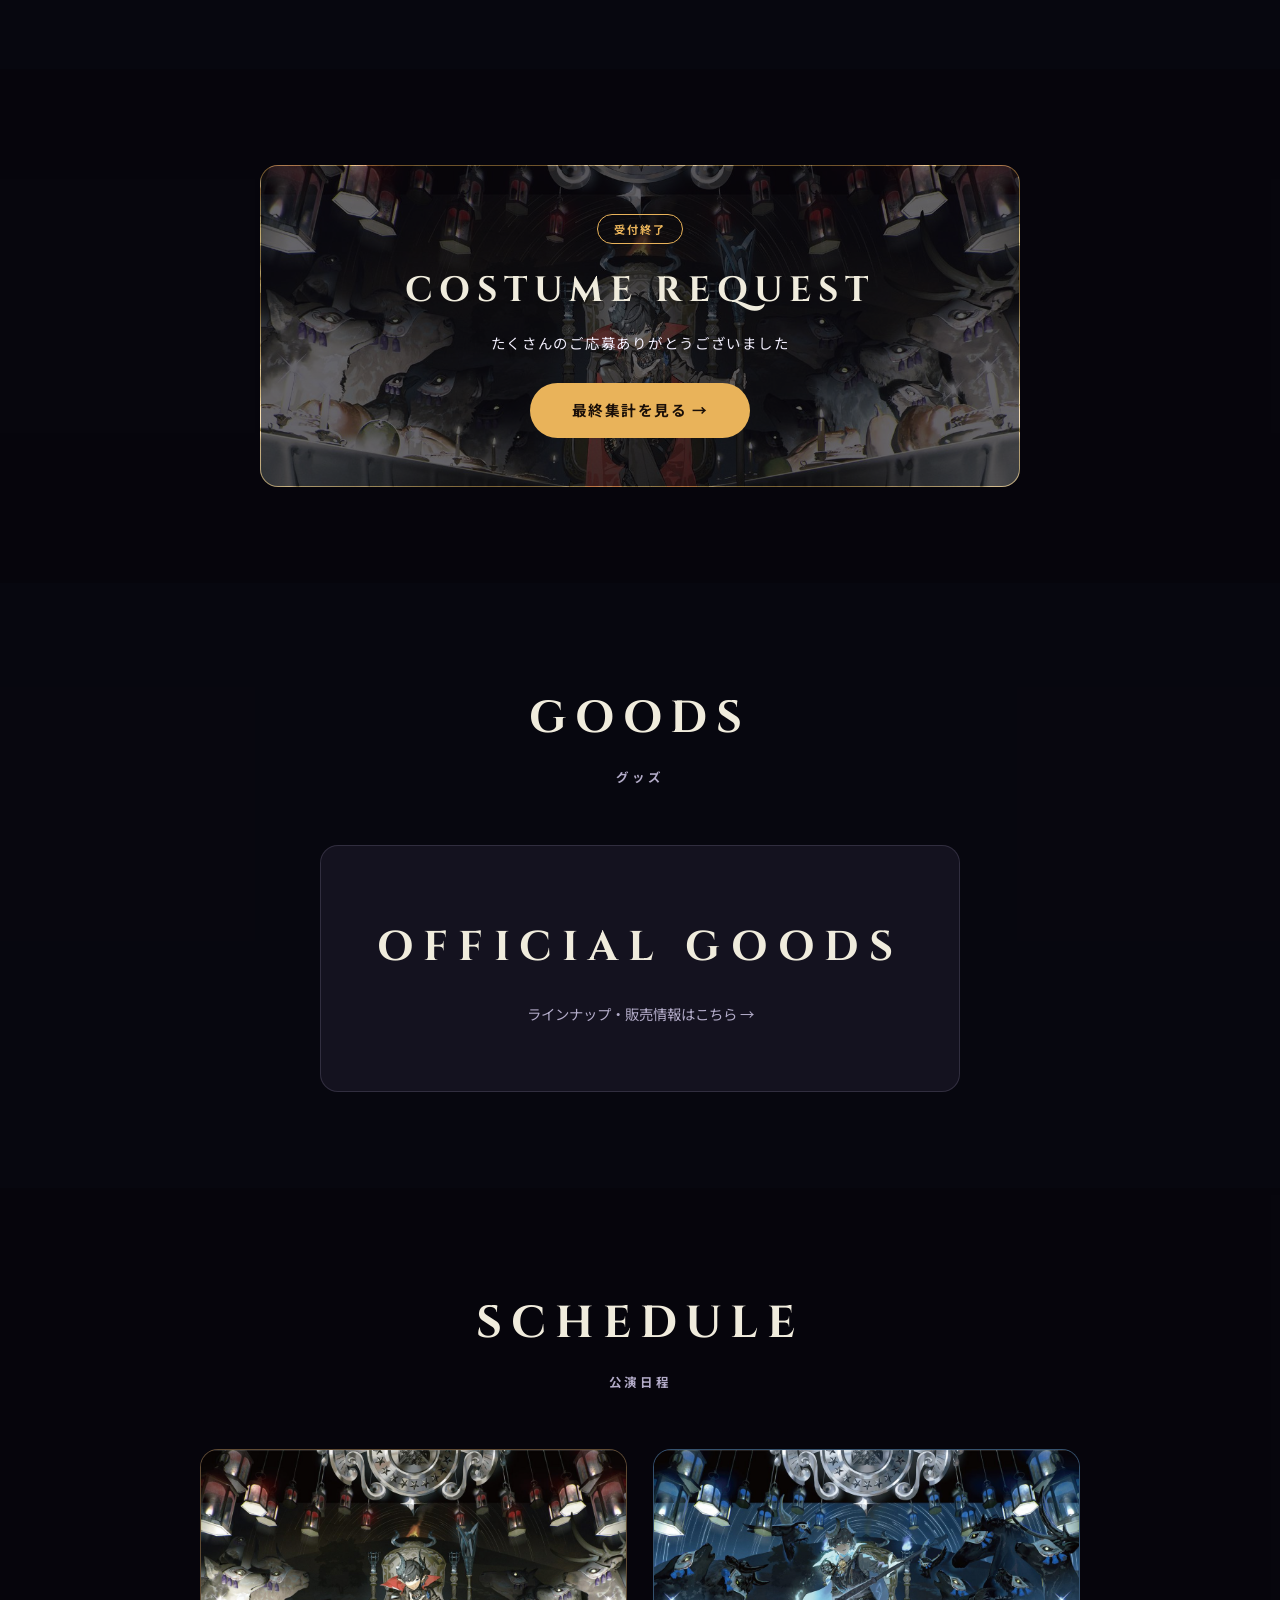
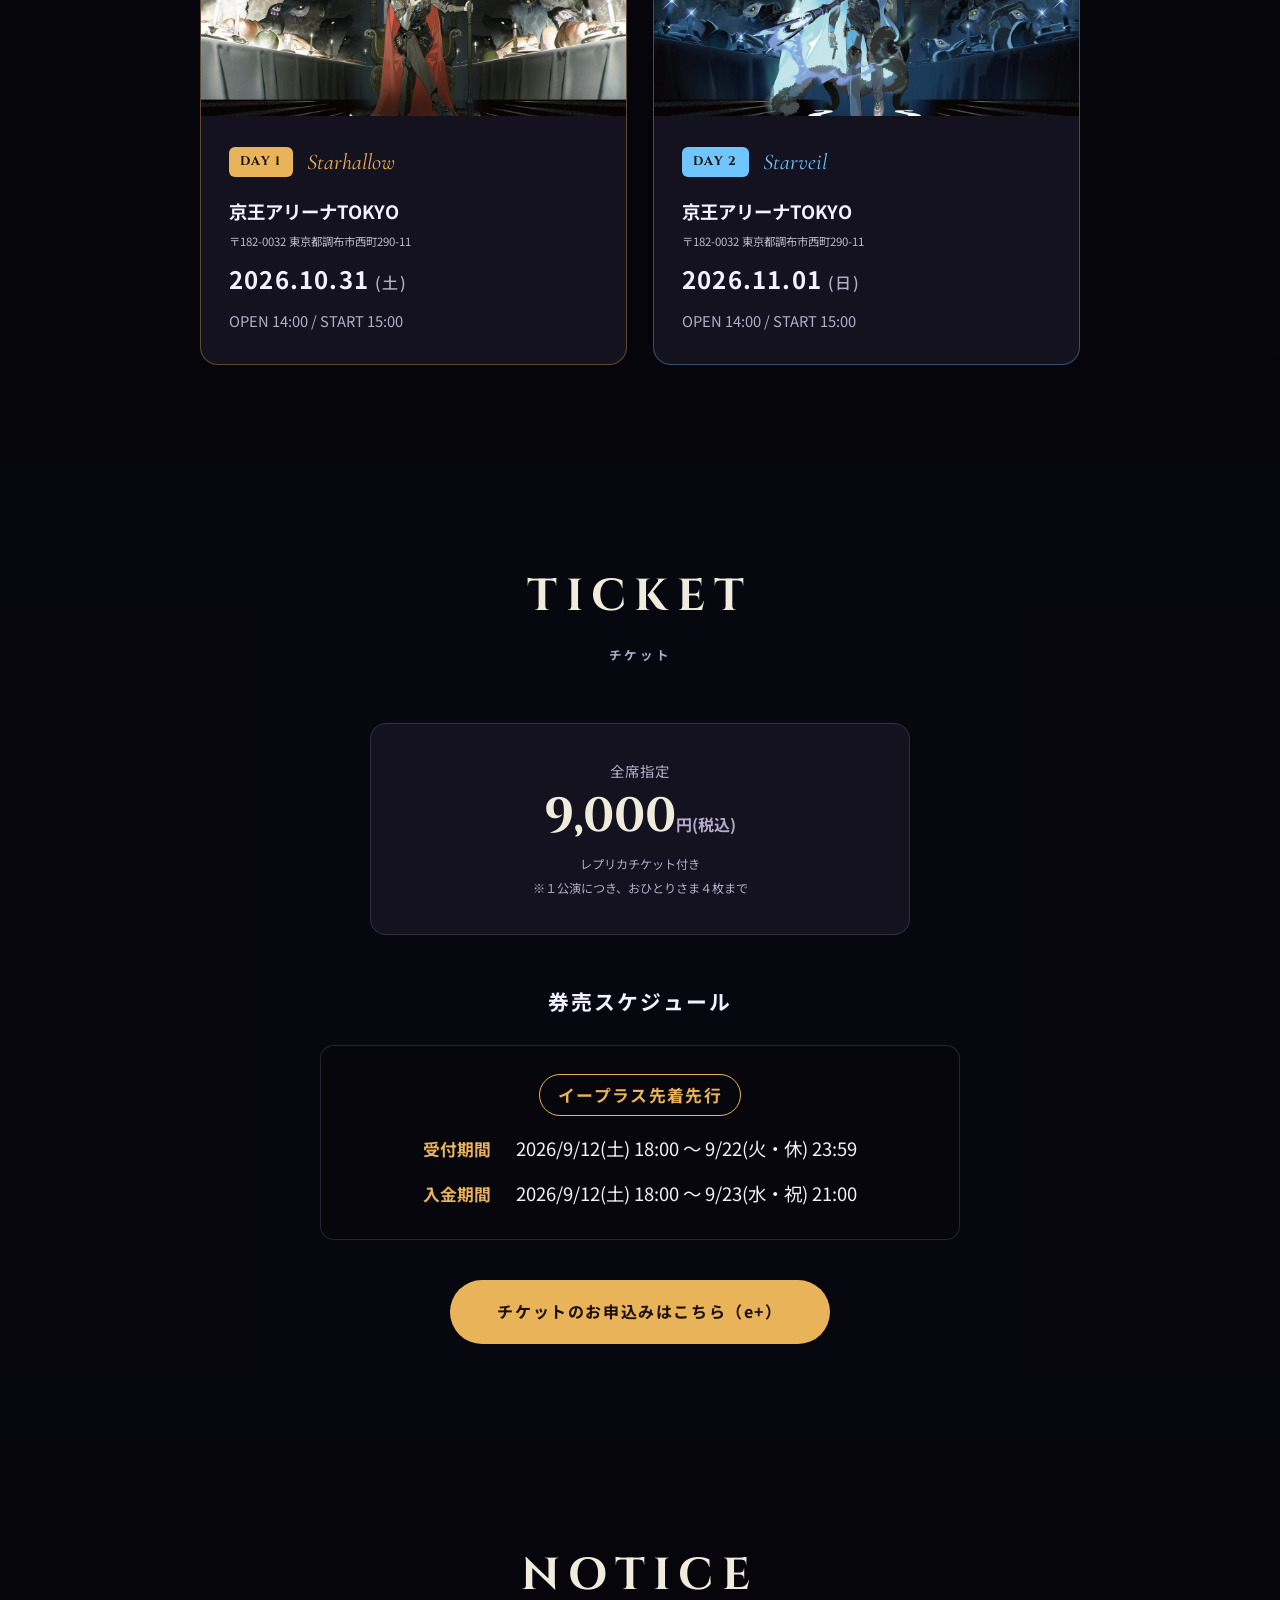
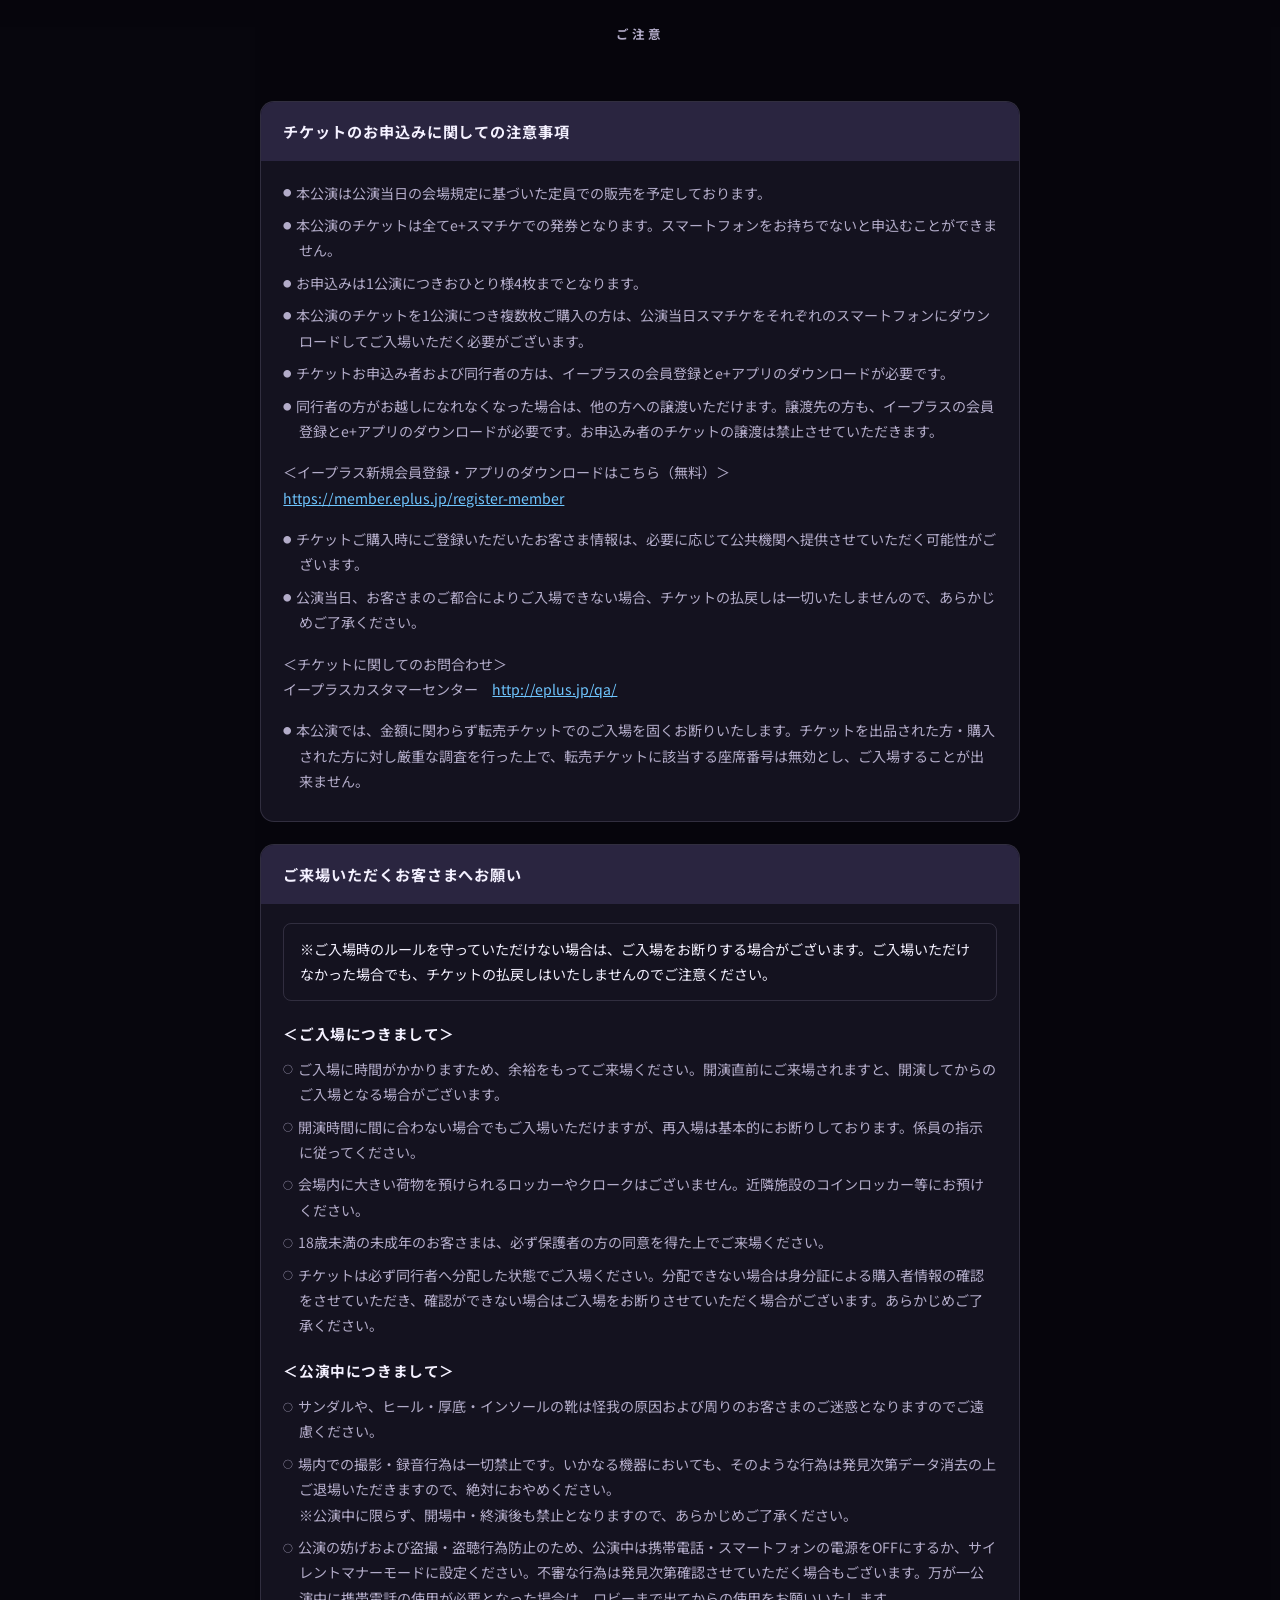
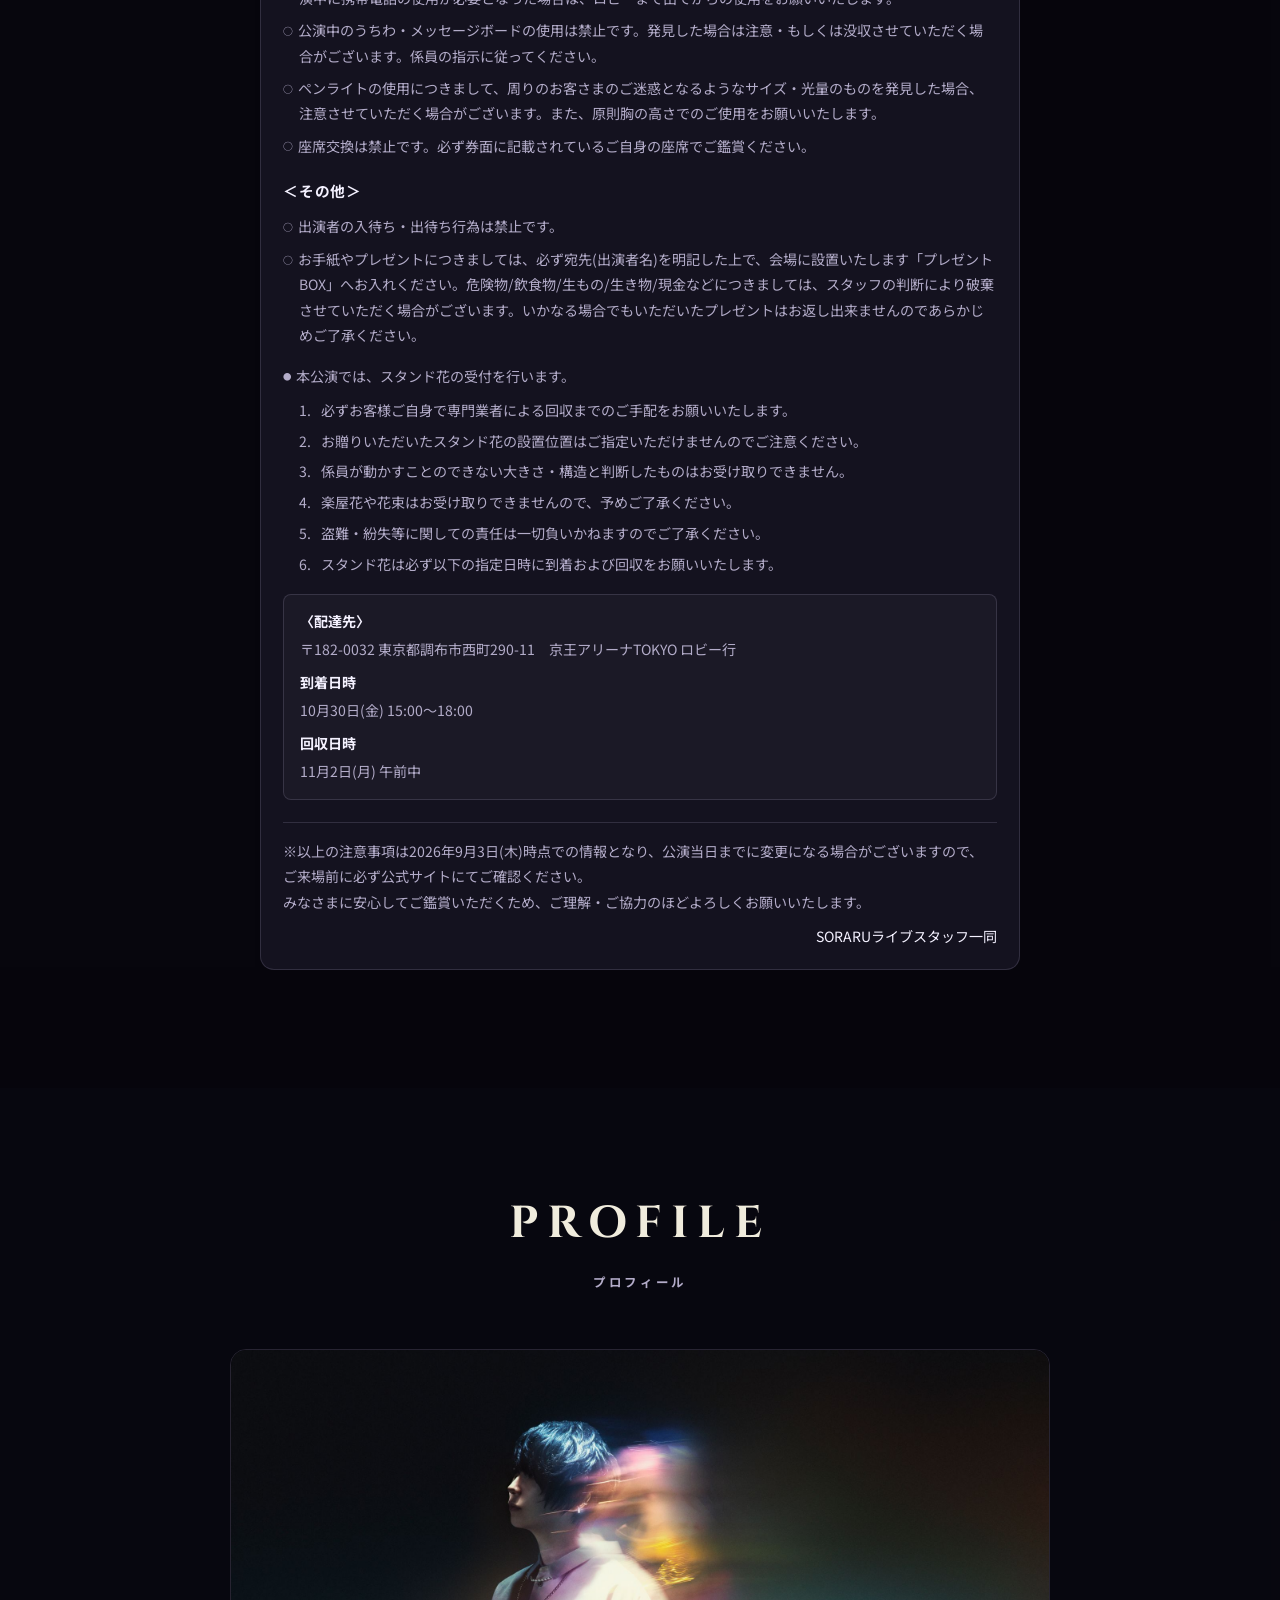
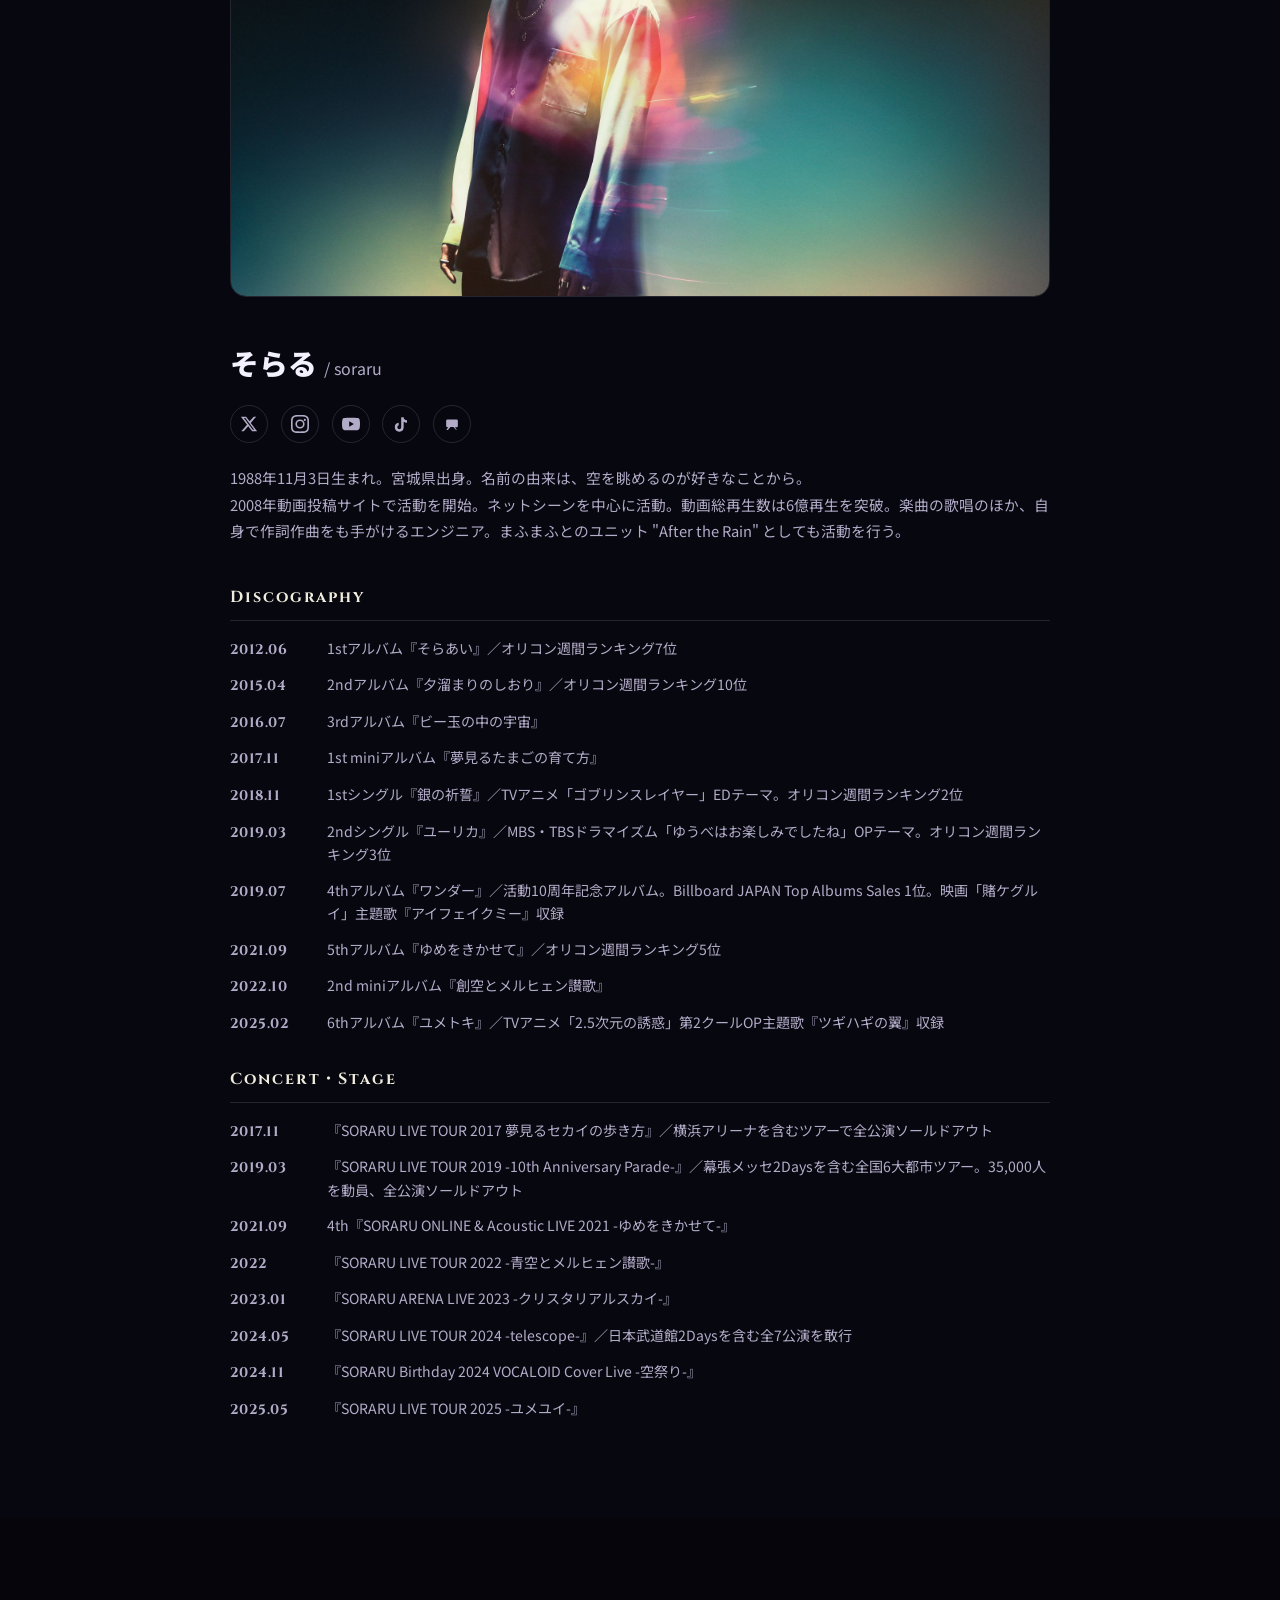
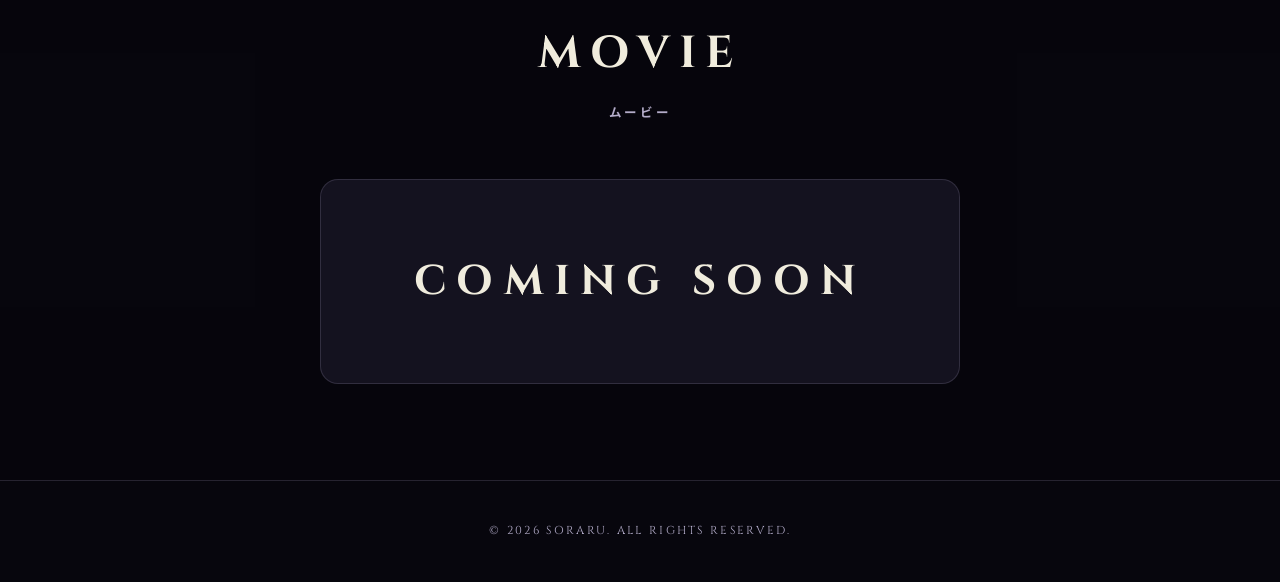
==== commit c4f273fe: "TICKET: 「先着順のため…受付終了」の注記を削除 Co-Authored-By: Claude Fable 5.1 <noreply@anthropic.com>" ====
--- a/index.html
+++ b/index.html
@@ -208,7 +208,6 @@
             <dt>入金期間</dt>
             <dd>2026/9/12(土) 18:00 〜 9/23(水・祝) 21:00</dd>
           </dl>
-          <p class="ticket__phase-extra">※先着順のため、予定枚数に達し次第受付終了となります。</p>
         </div>
 
         <!-- 終了した受付（記録用）
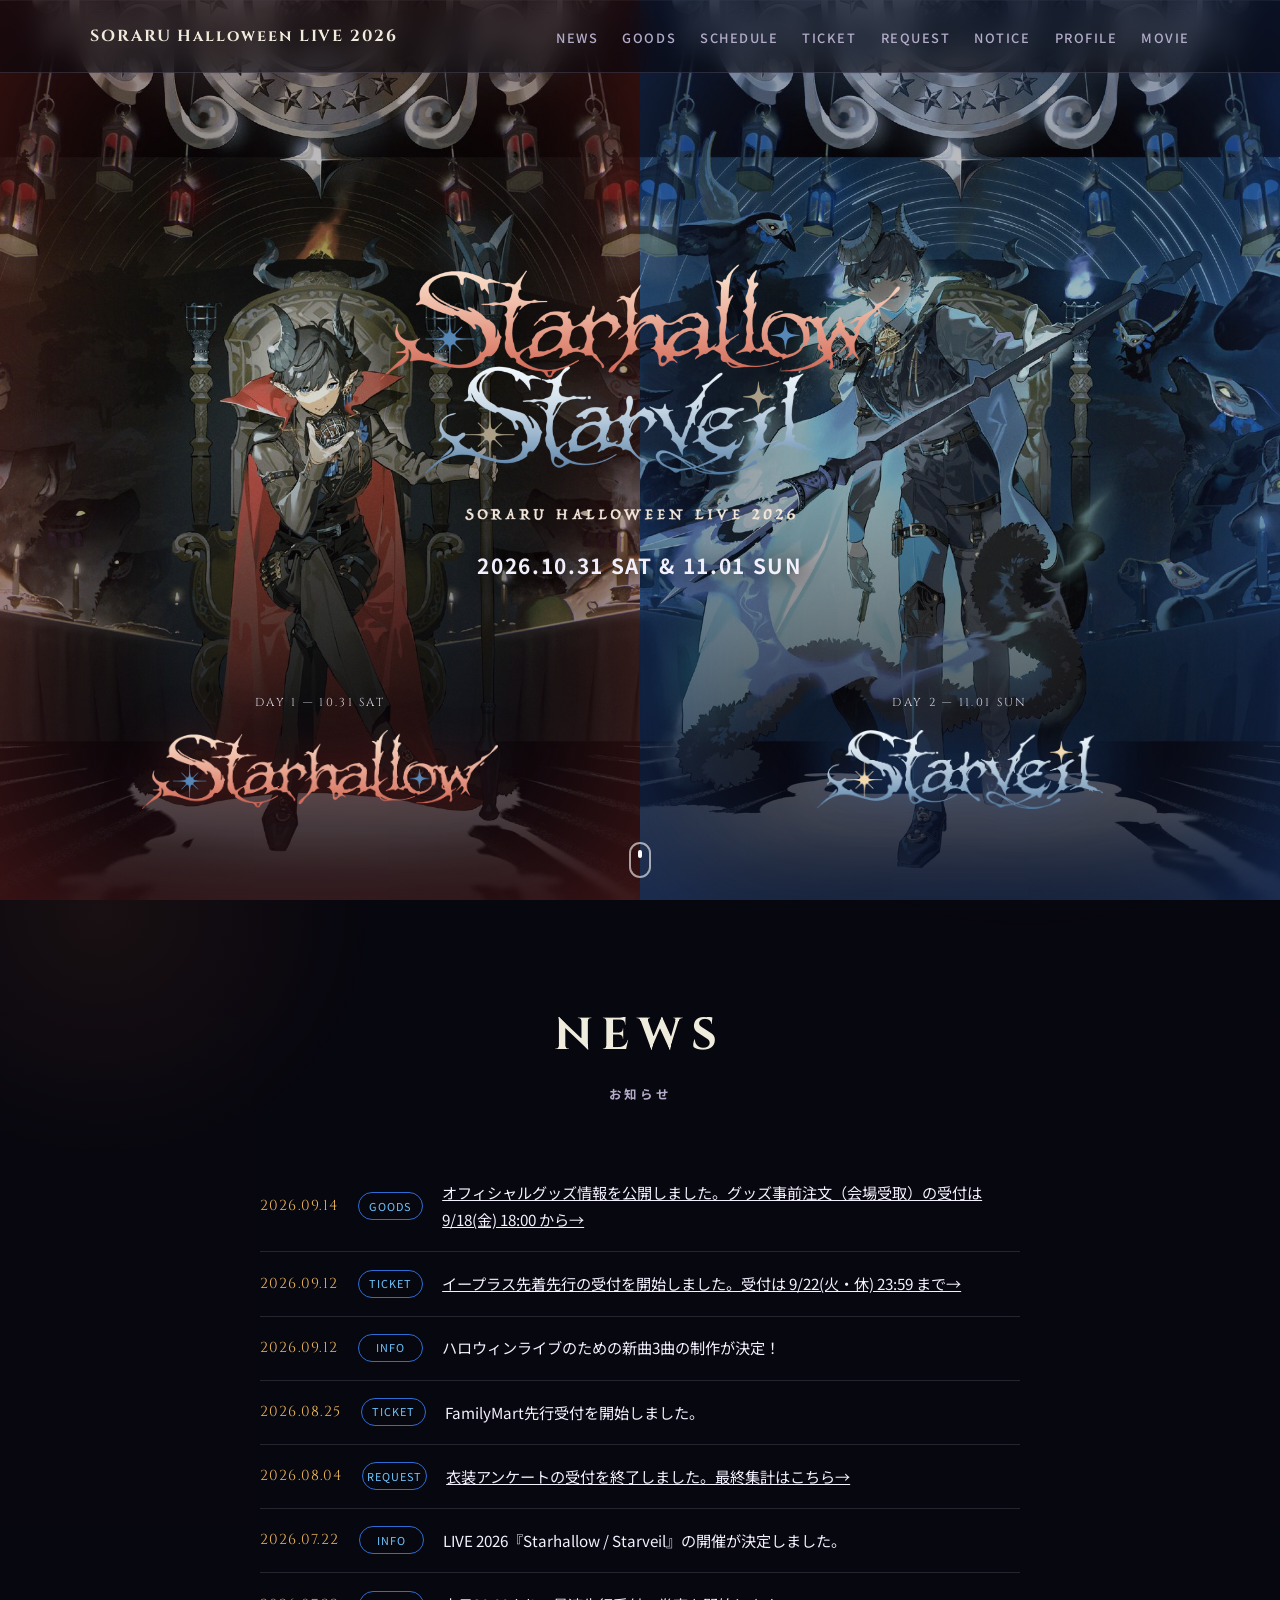
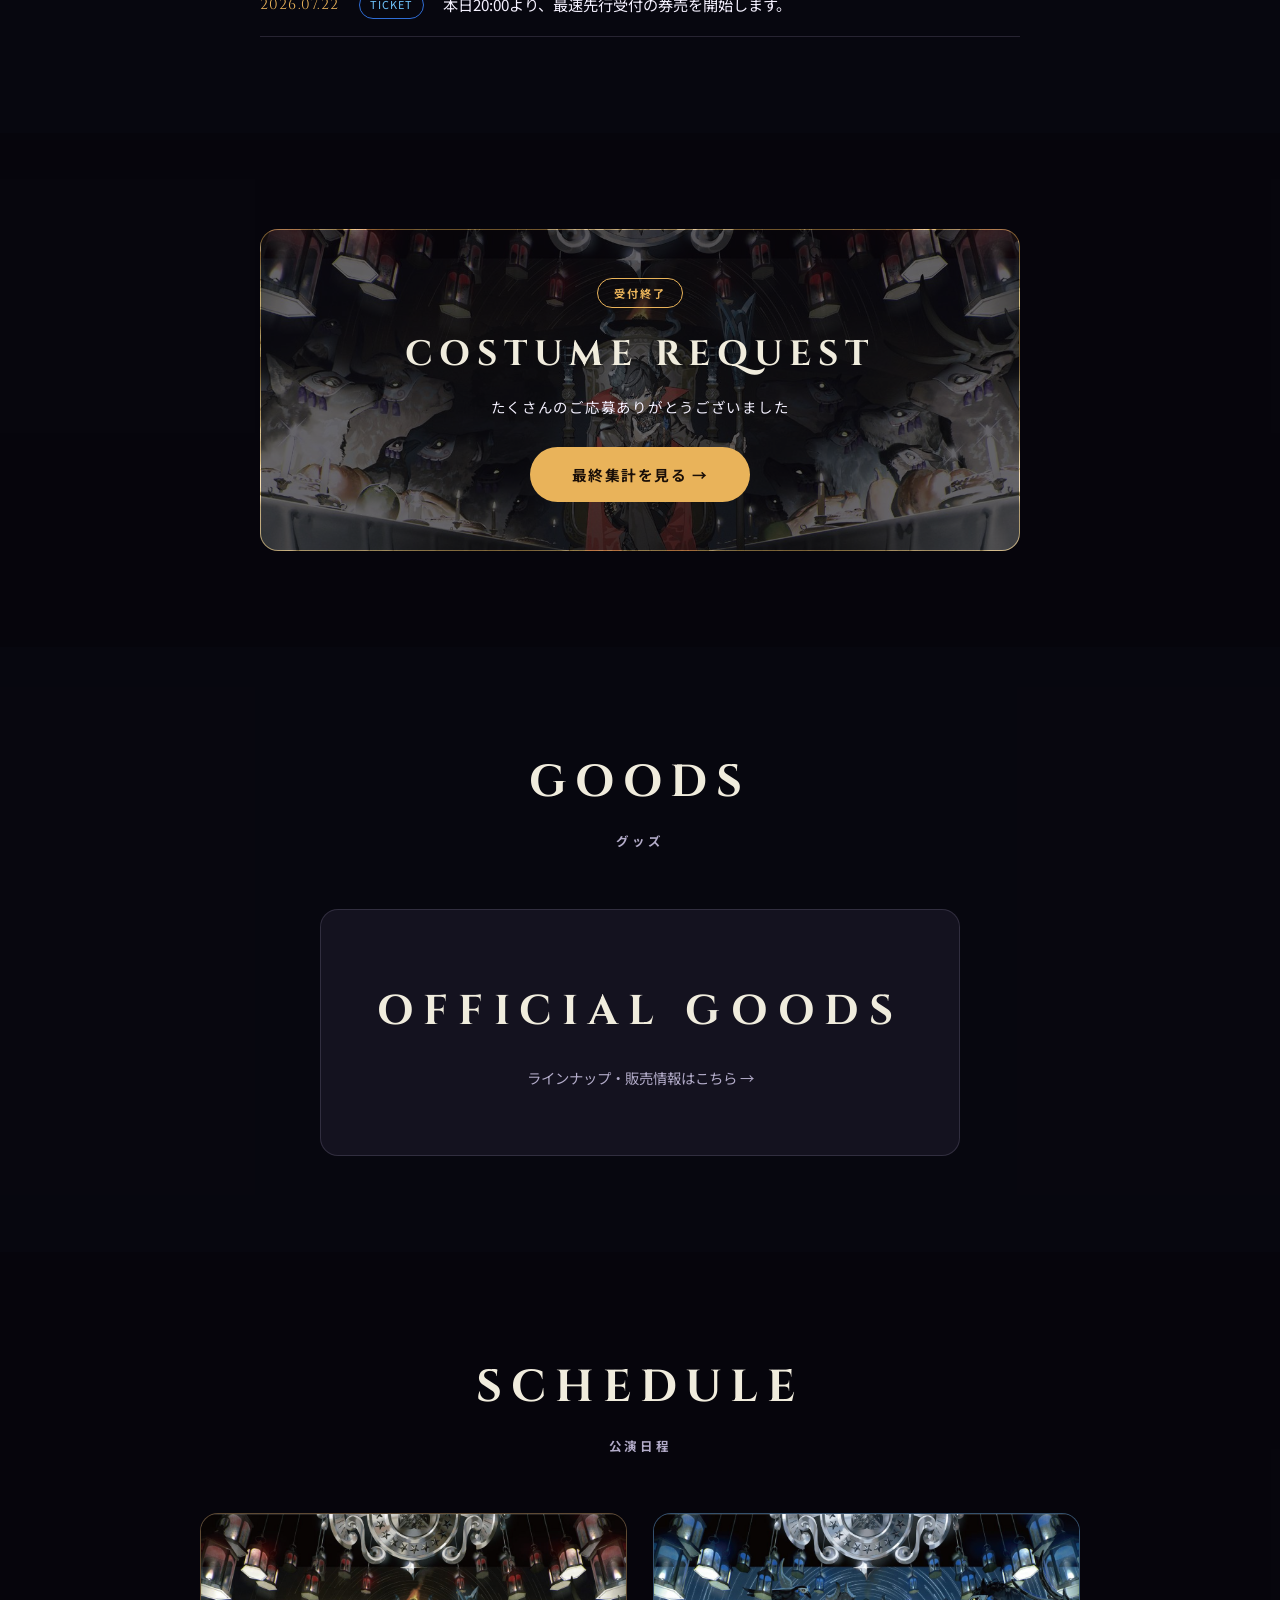
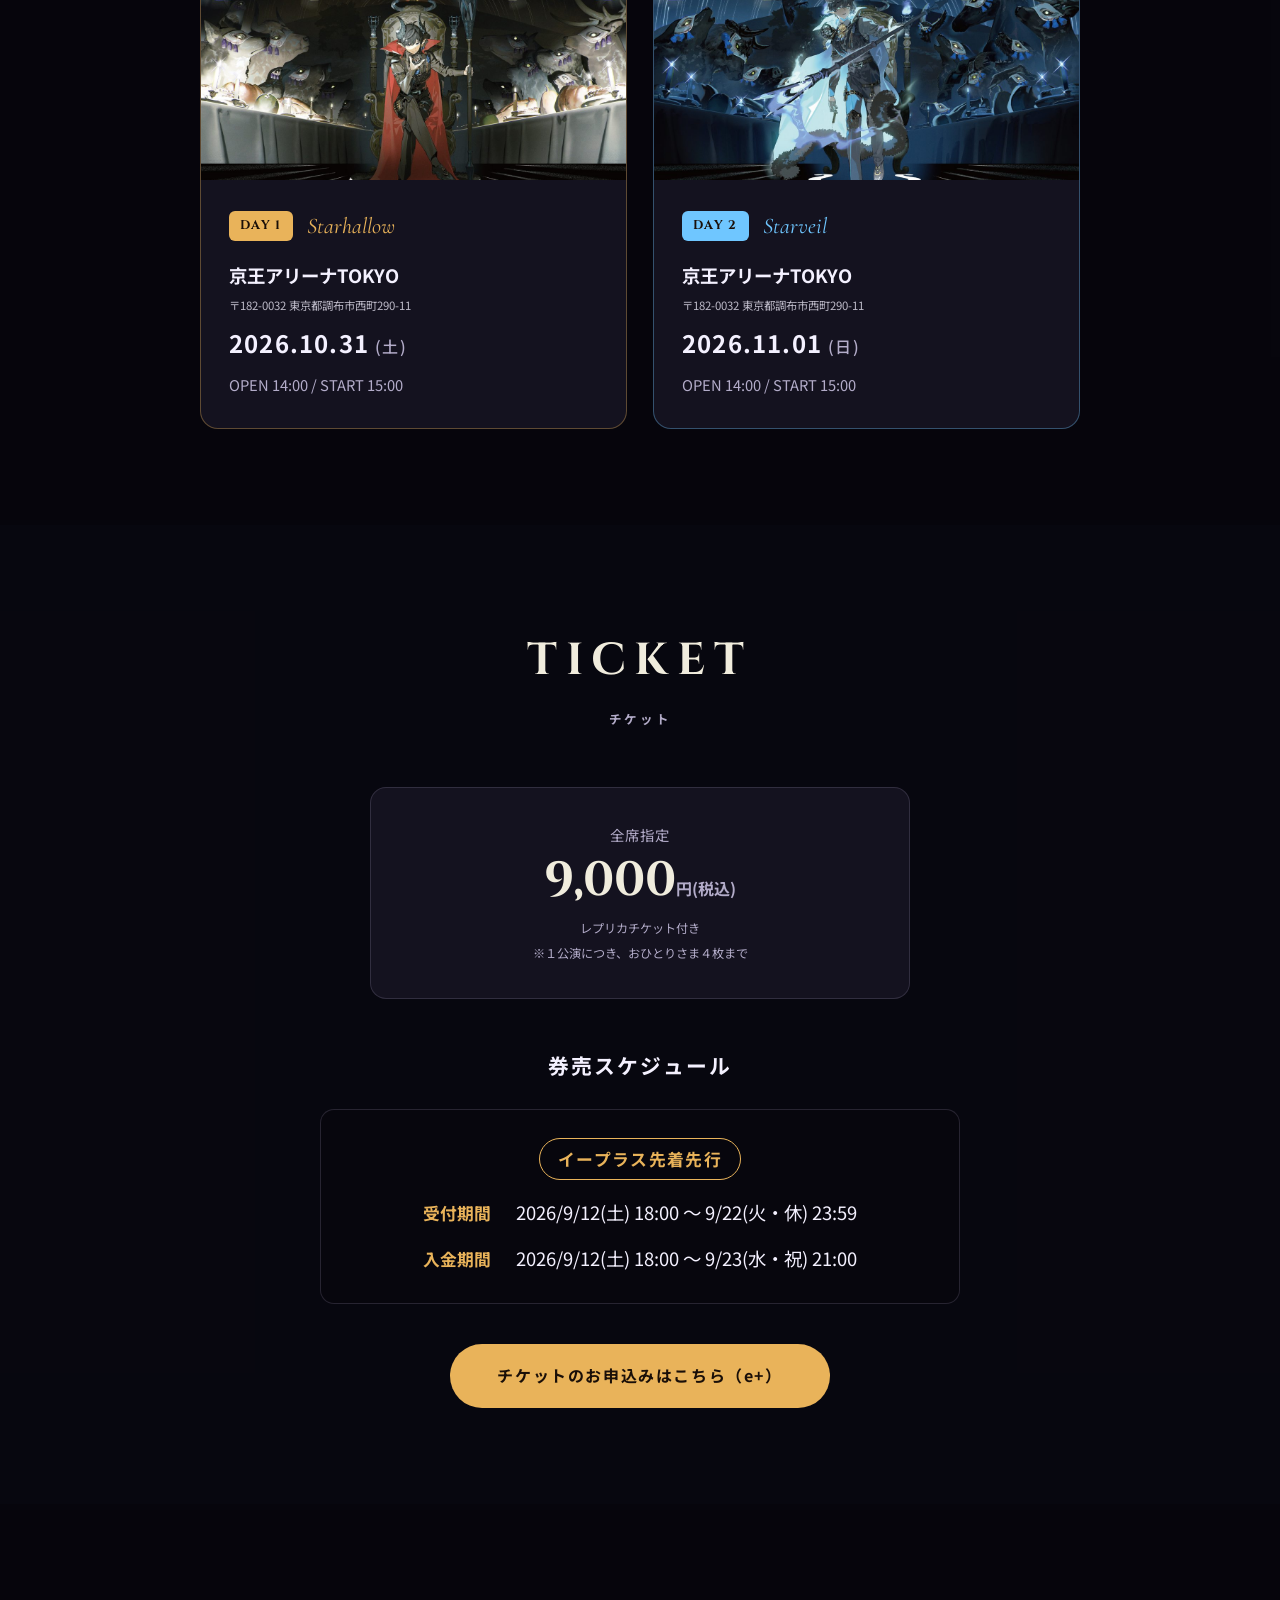
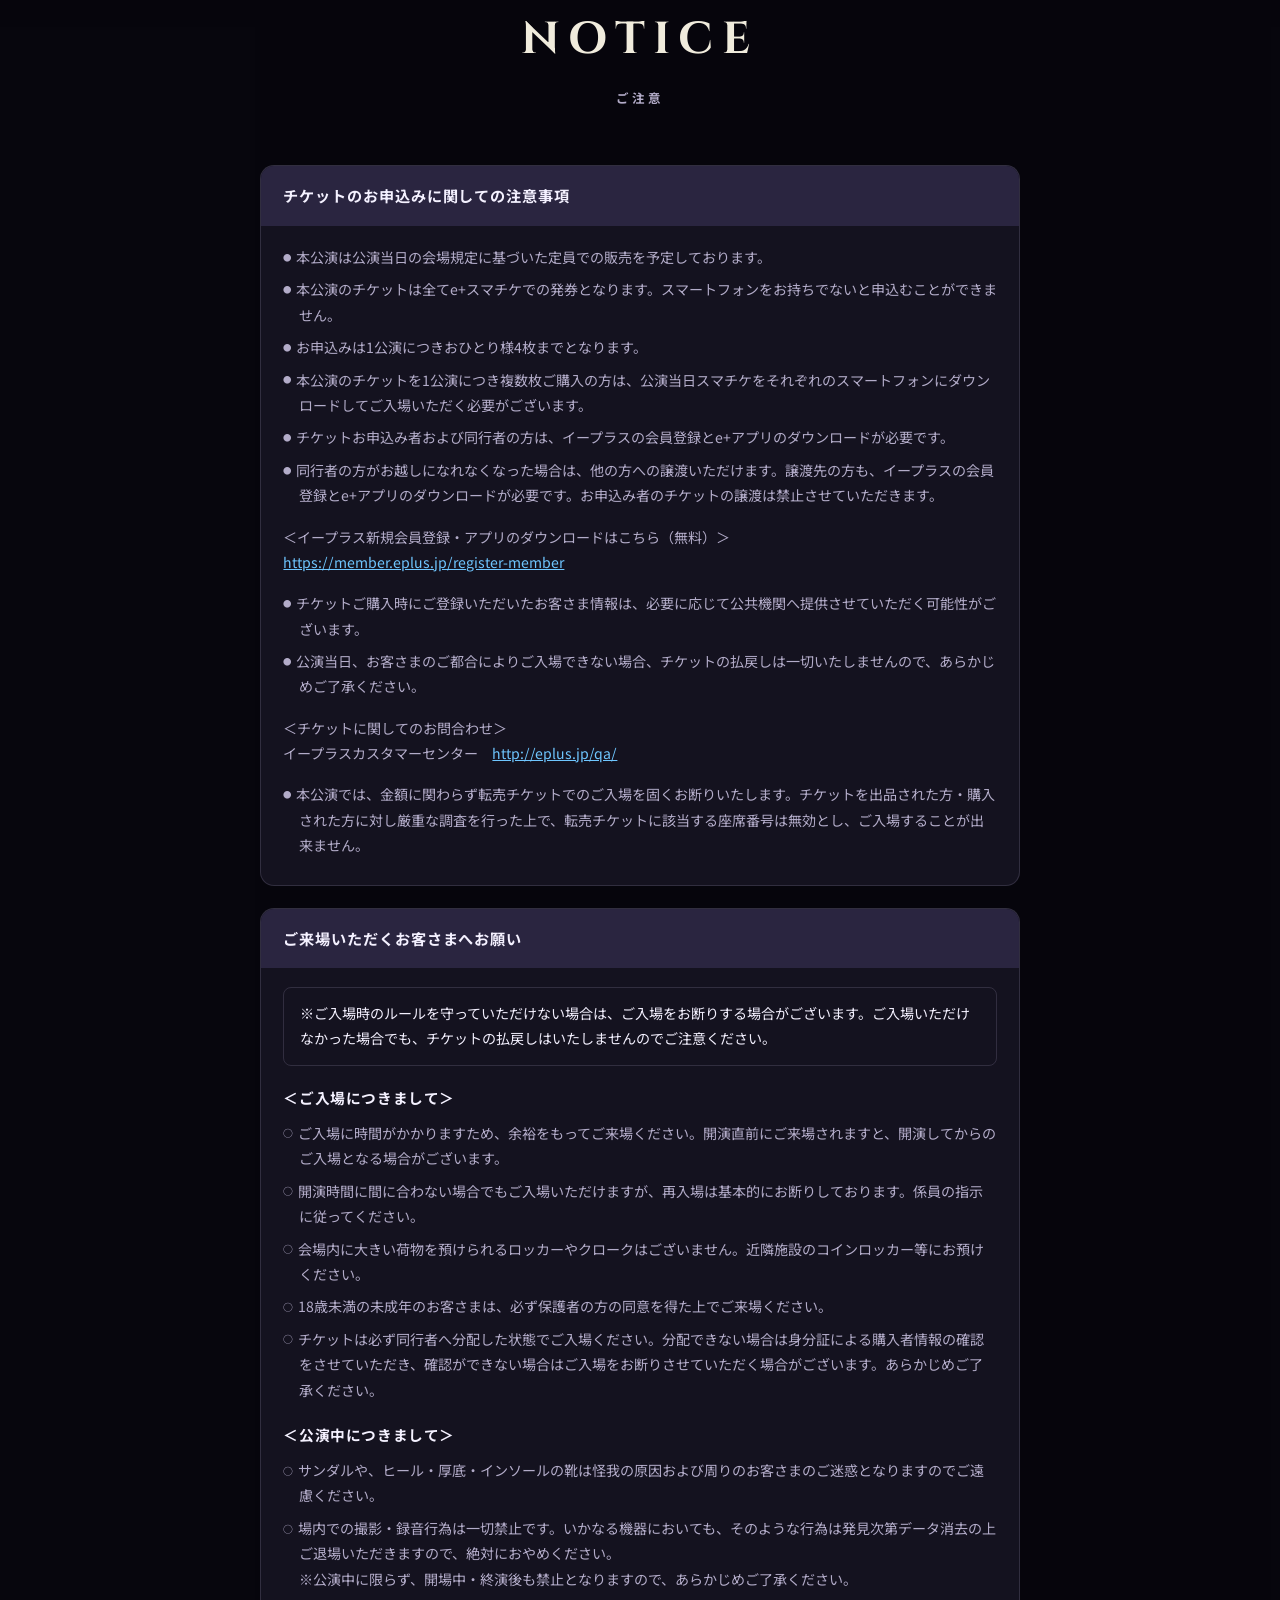
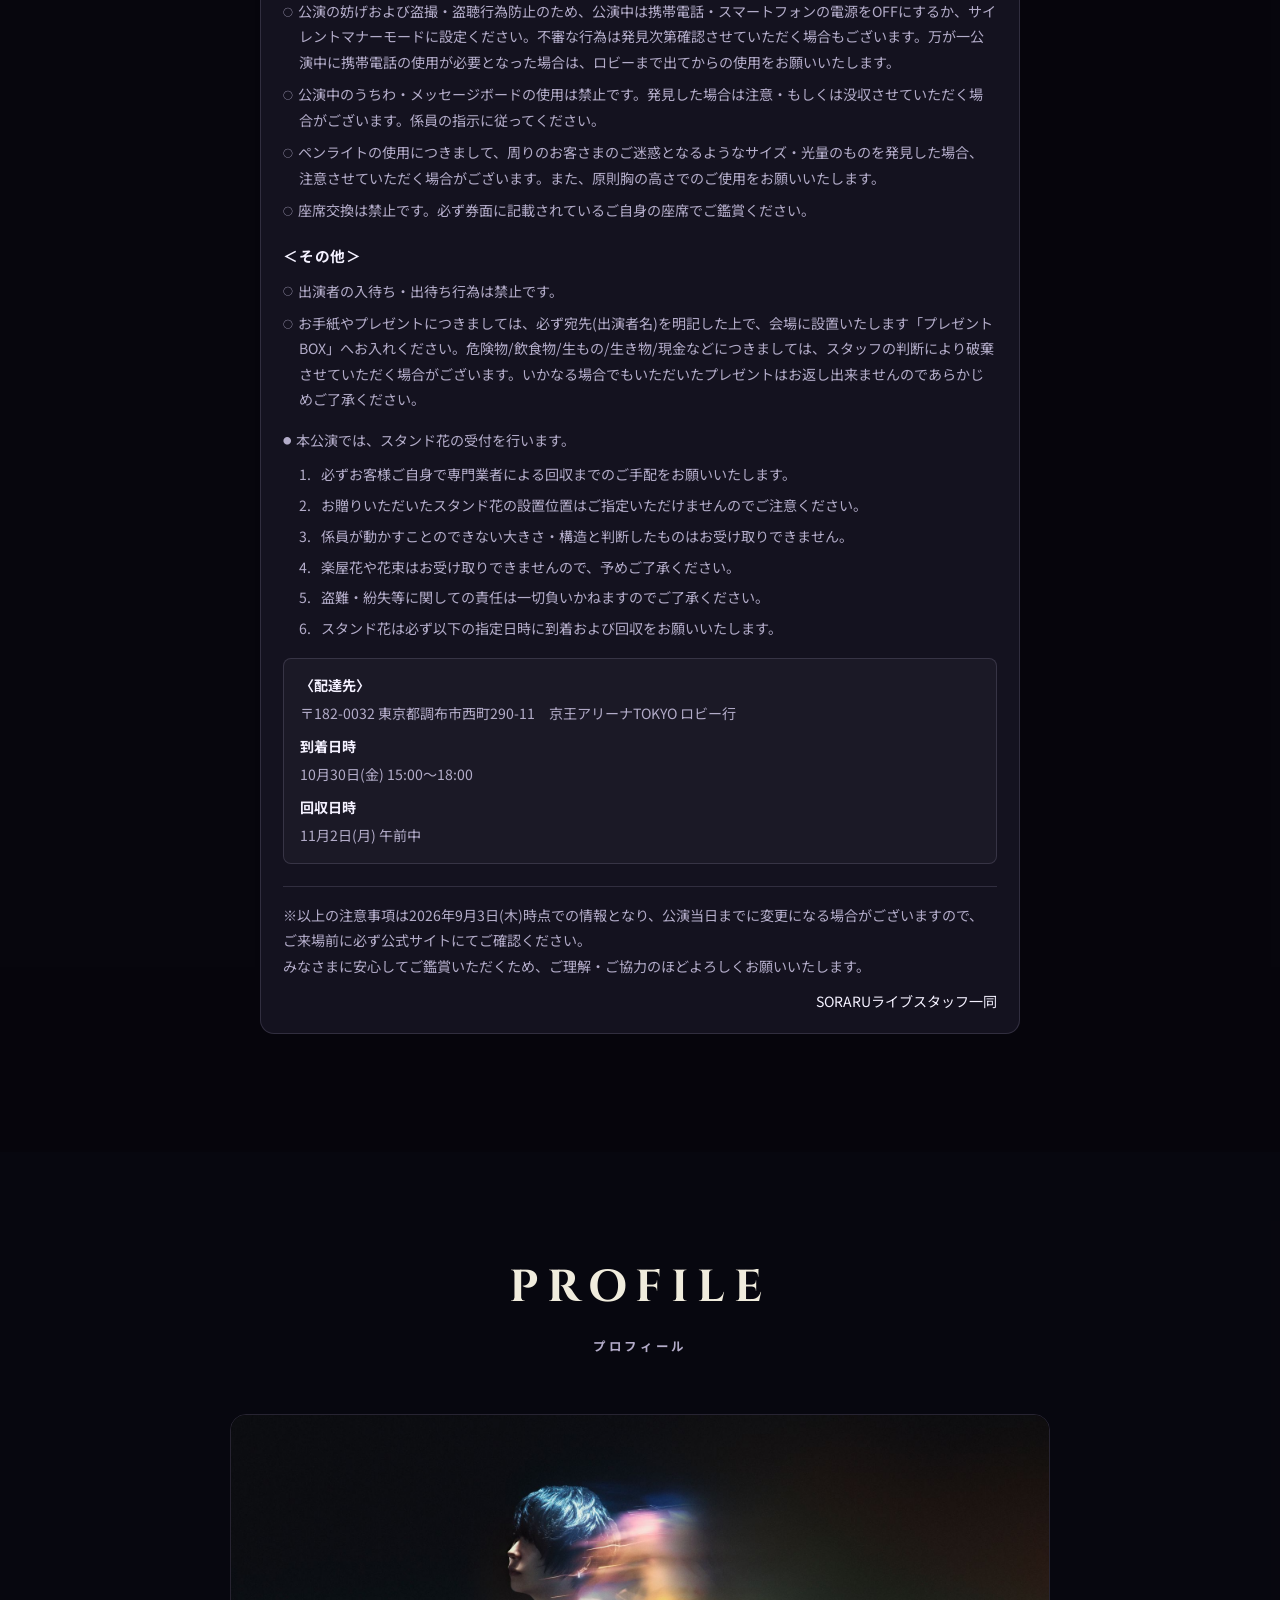
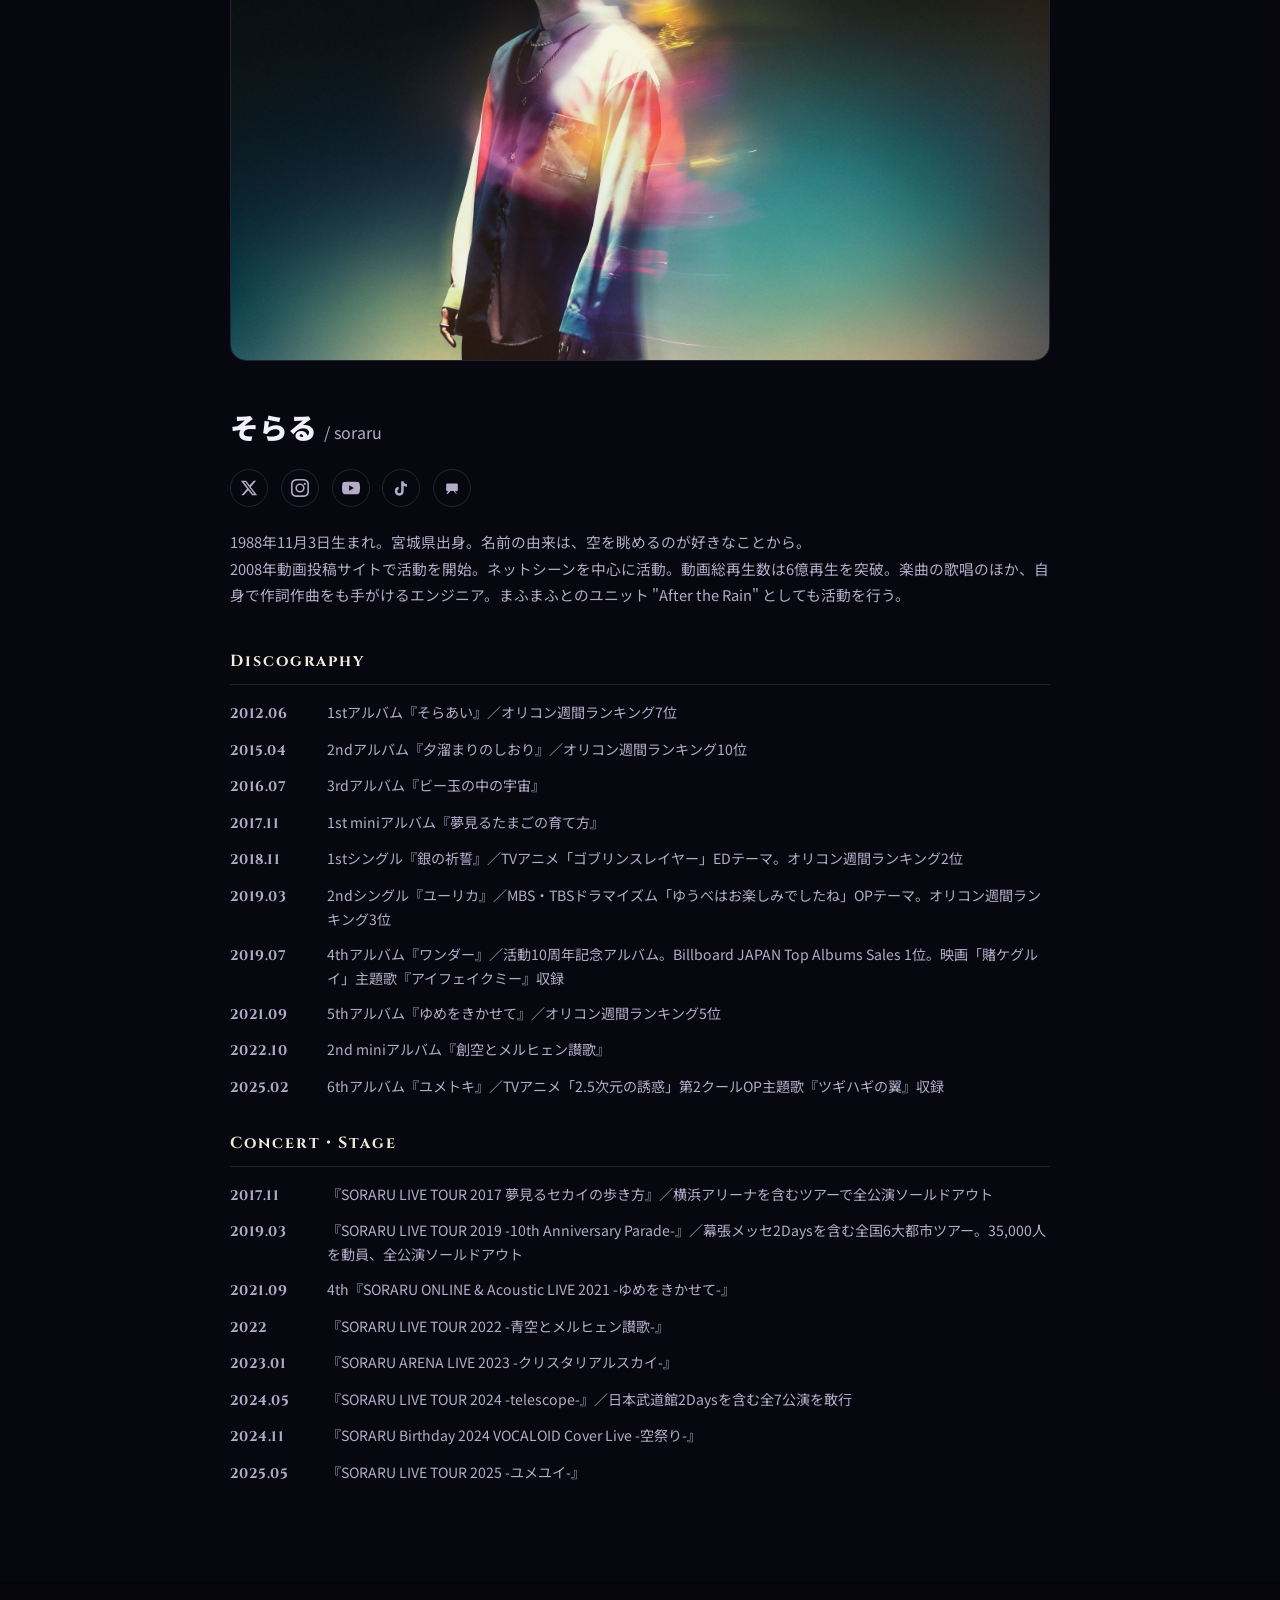
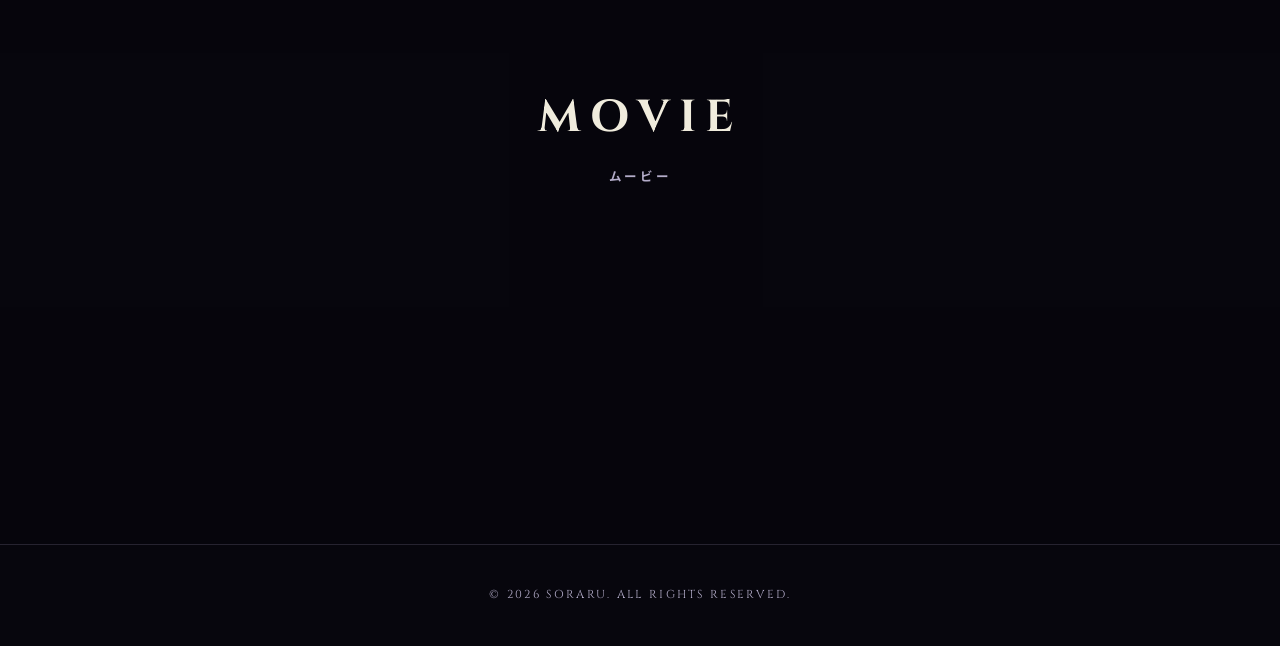
==== commit 0477a8cd: "NEWS: 新曲3曲制作決定の項目を追加（9/12 18:00 に表示） Co-Authored-By: Claude Fable 5.1 <noreply@anthropic.com>" ====
--- a/index.html
+++ b/index.html
@@ -96,6 +96,11 @@
         <span class="news__tag">TICKET</span>
         <p class="news__text"><a href="https://eplus.jp/soraru_halloween2026/" target="_blank" rel="noopener noreferrer" style="text-decoration:underline;">イープラス先着先行の受付を開始しました。受付は 9/22(火・休) 23:59 まで→</a></p>
       </li>
+      <li class="news__item" data-show="ticket" style="display:none">
+        <time class="news__date">2026.09.12</time>
+        <span class="news__tag">INFO</span>
+        <p class="news__text">ハロウィンライブのための新曲3曲の制作が決定！</p>
+      </li>
       <li class="news__item" data-fm-show style="display:none">
         <time class="news__date">2026.08.25</time>
         <span class="news__tag">TICKET</span>
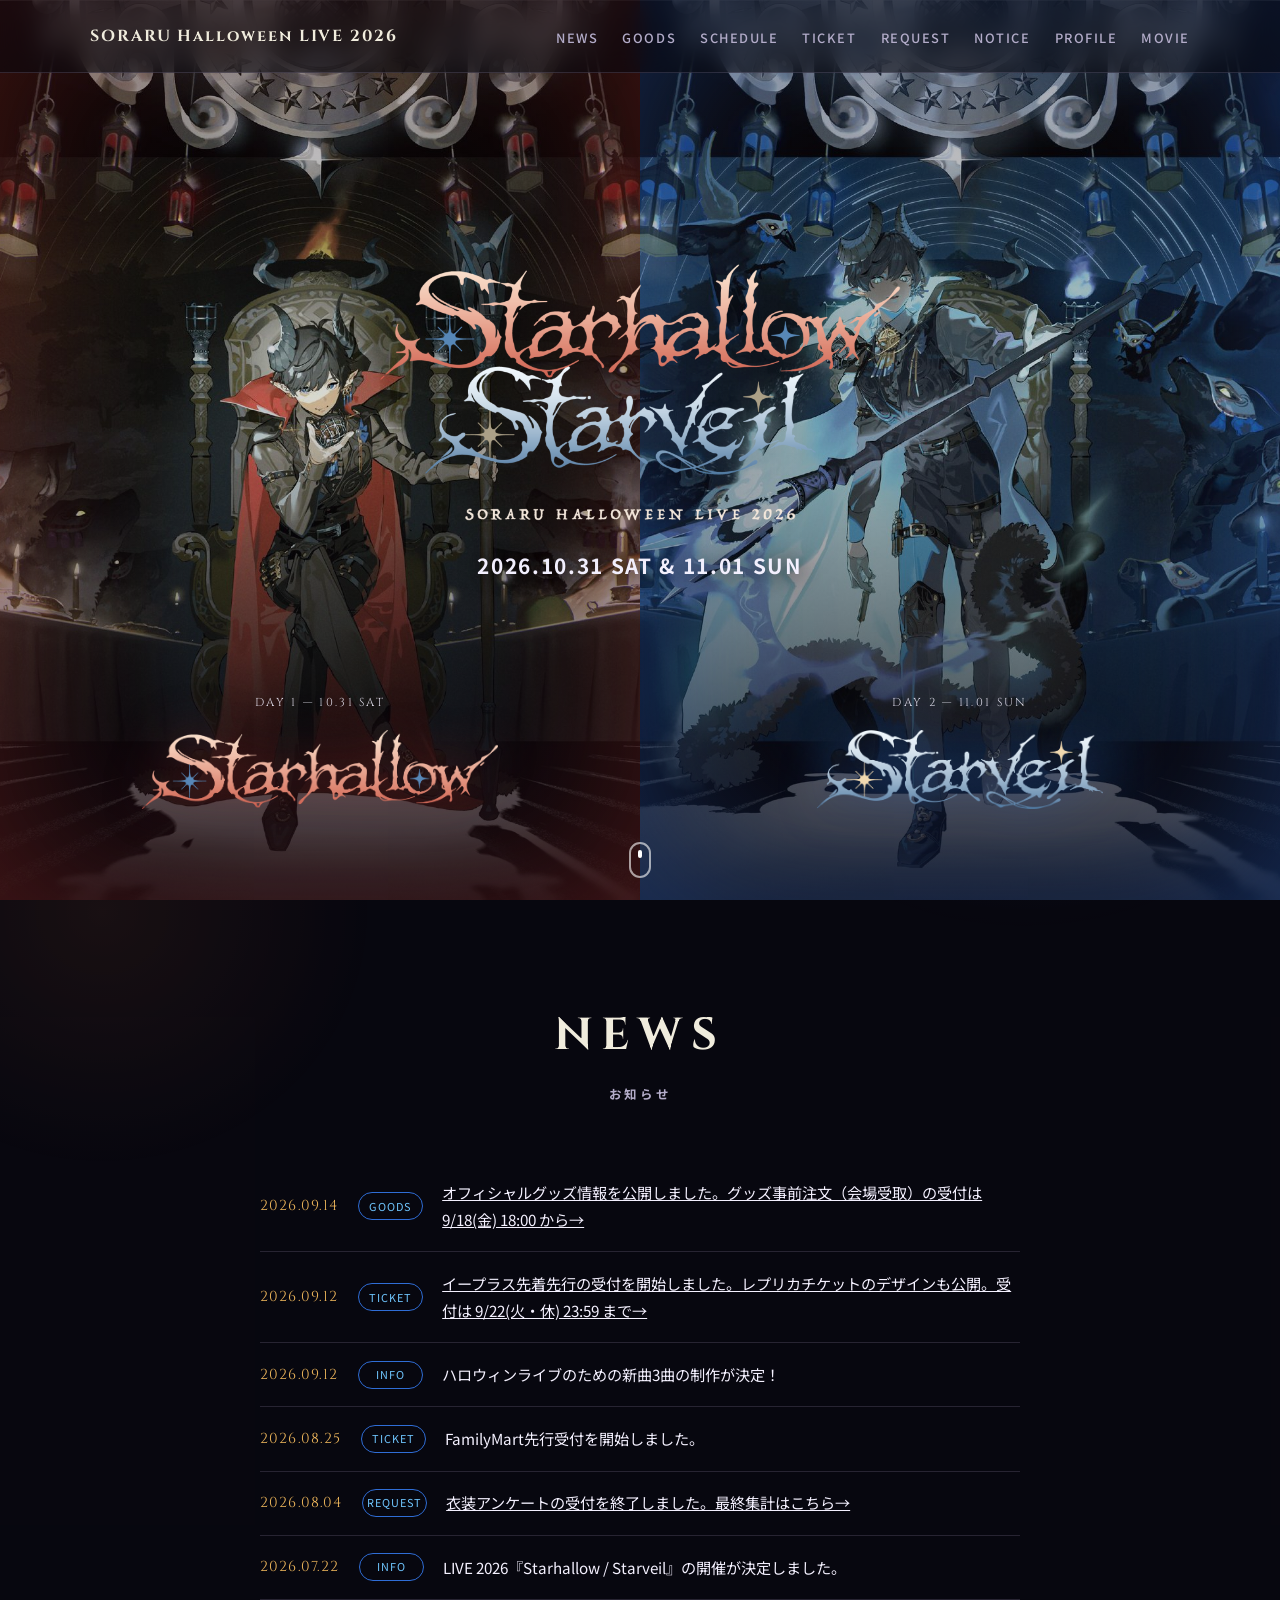
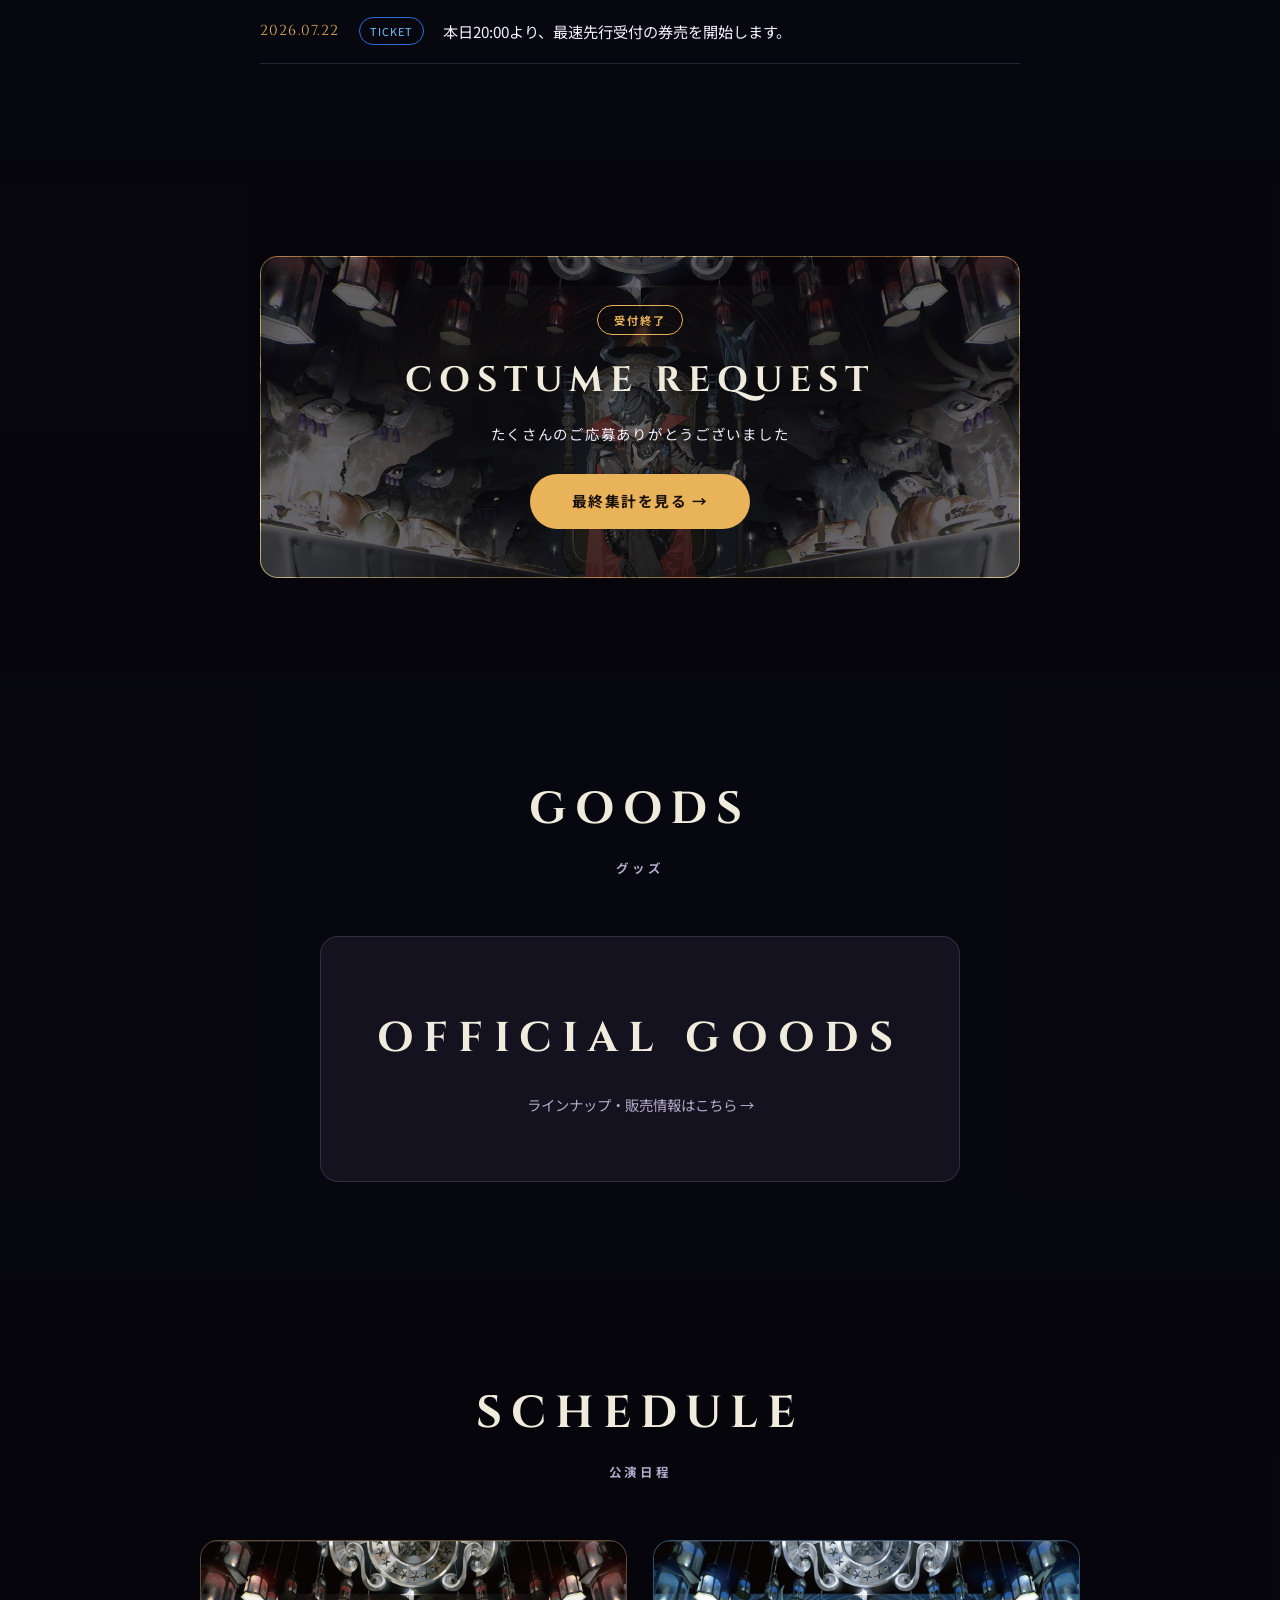
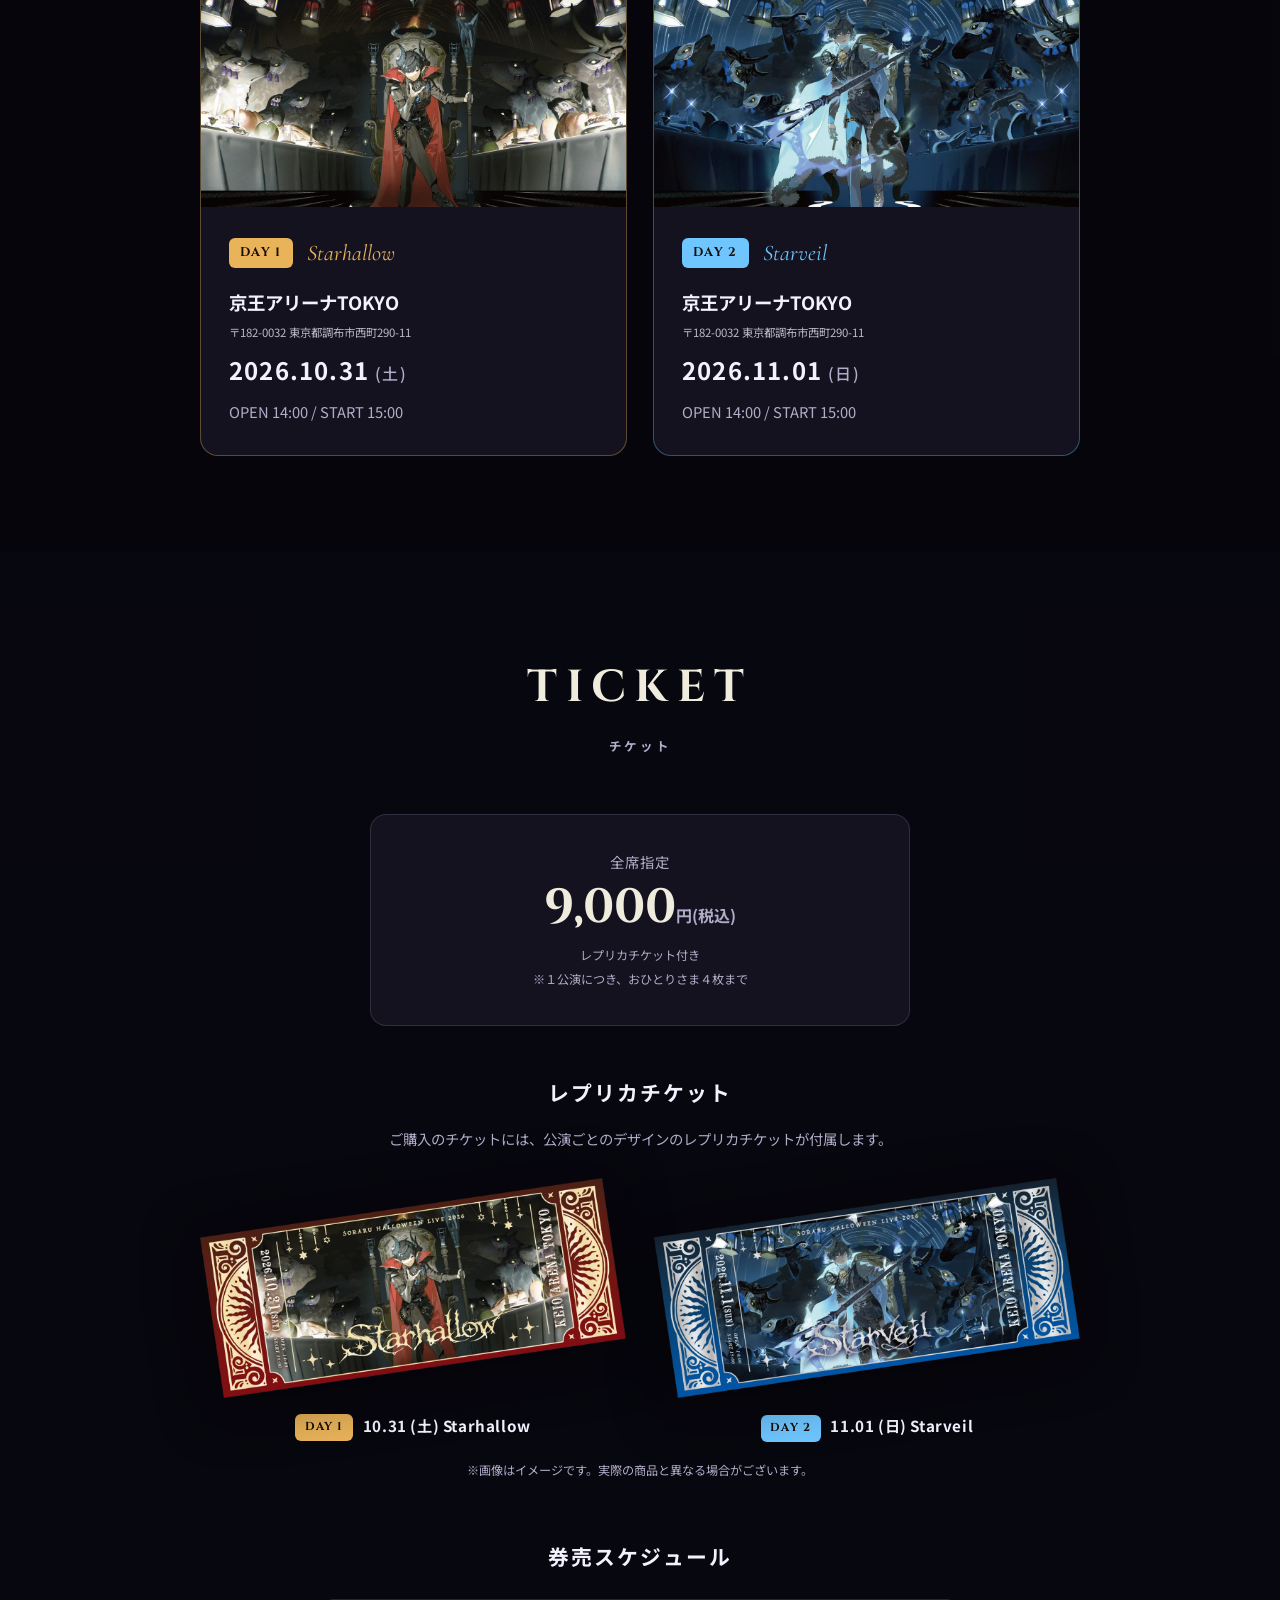
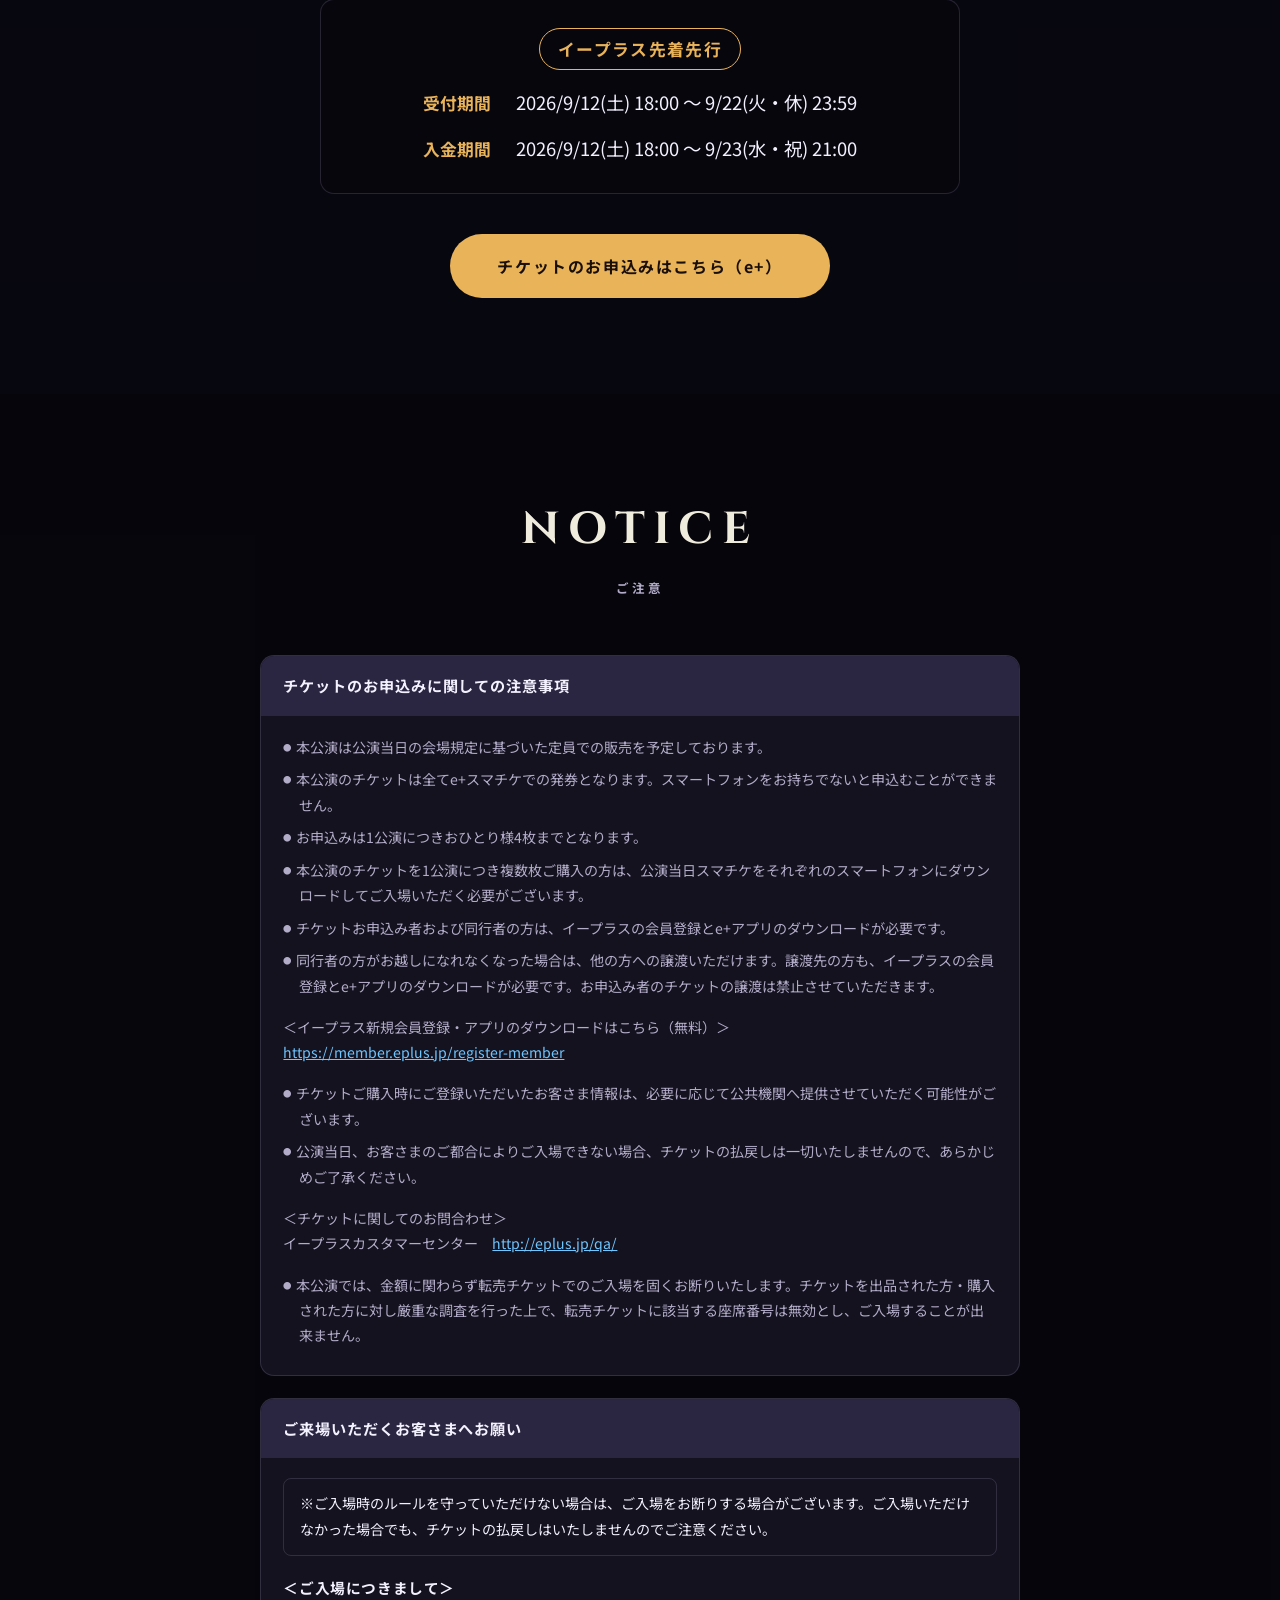
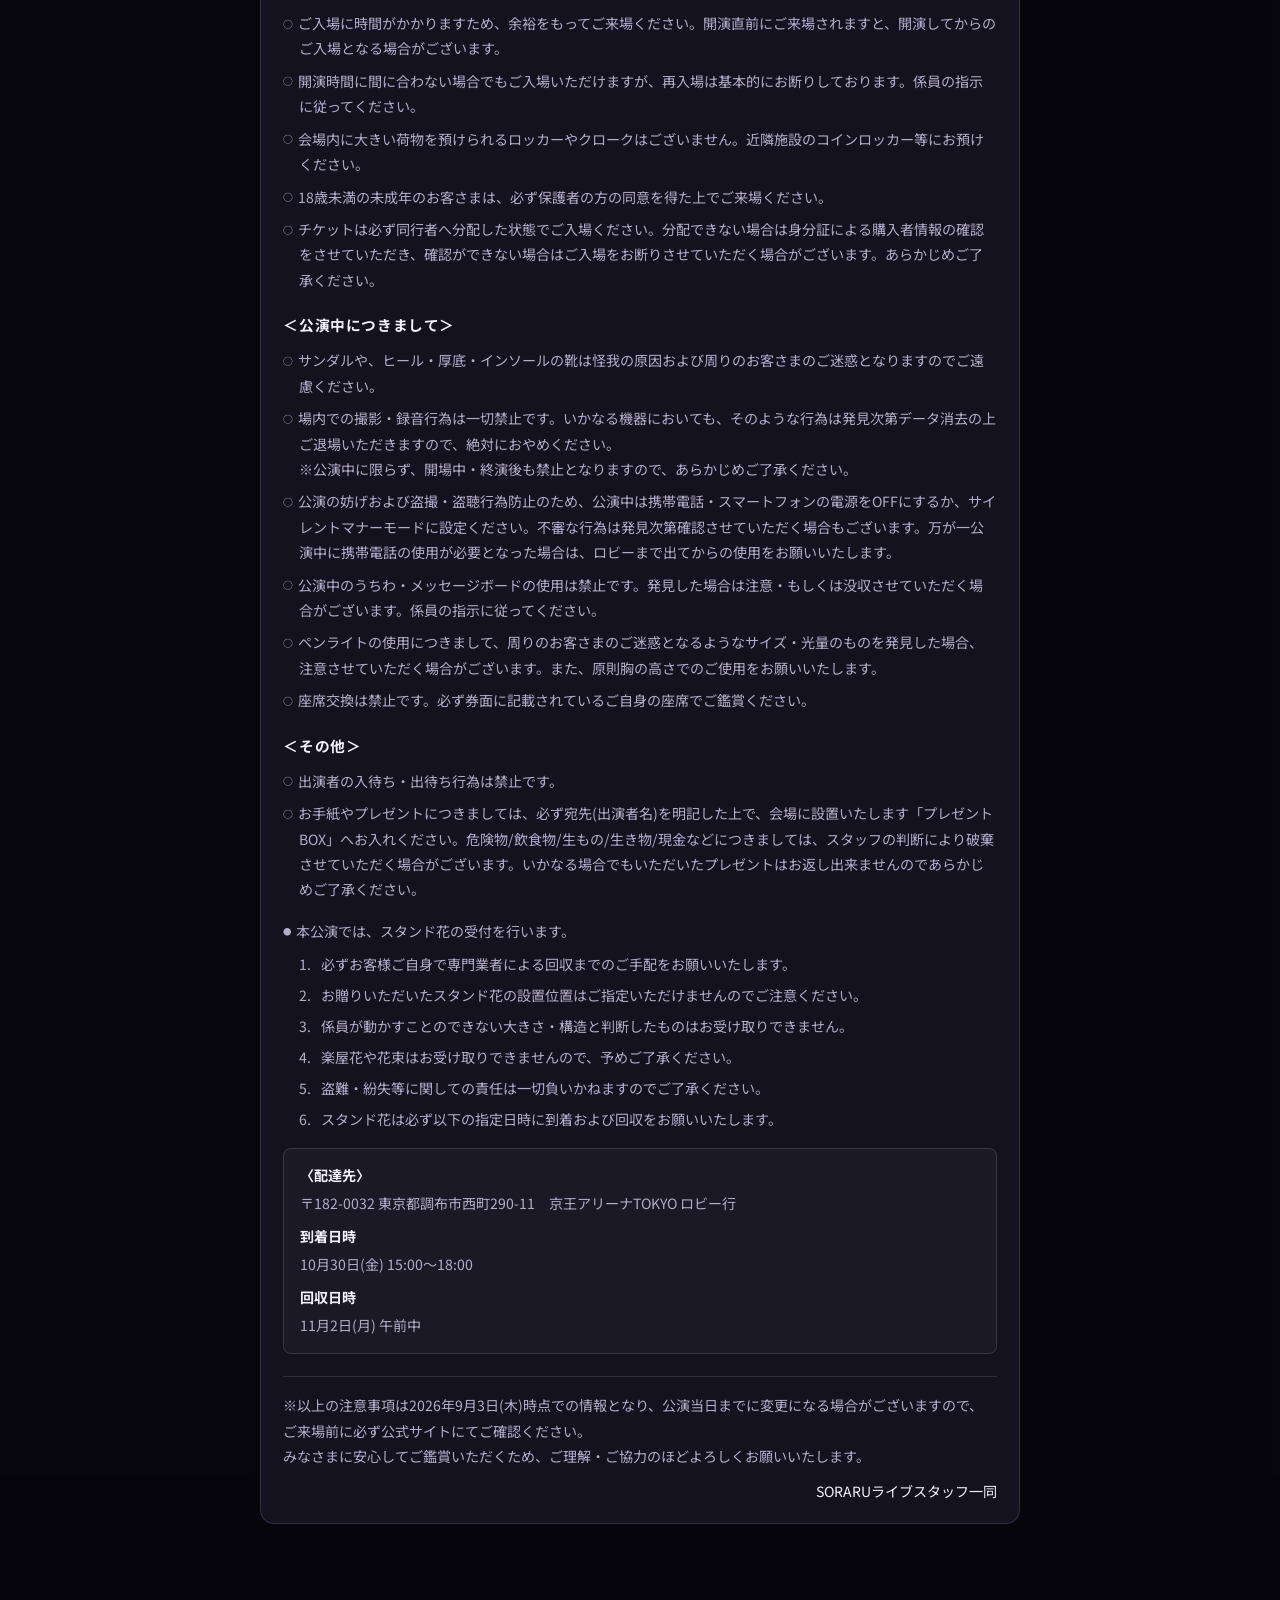
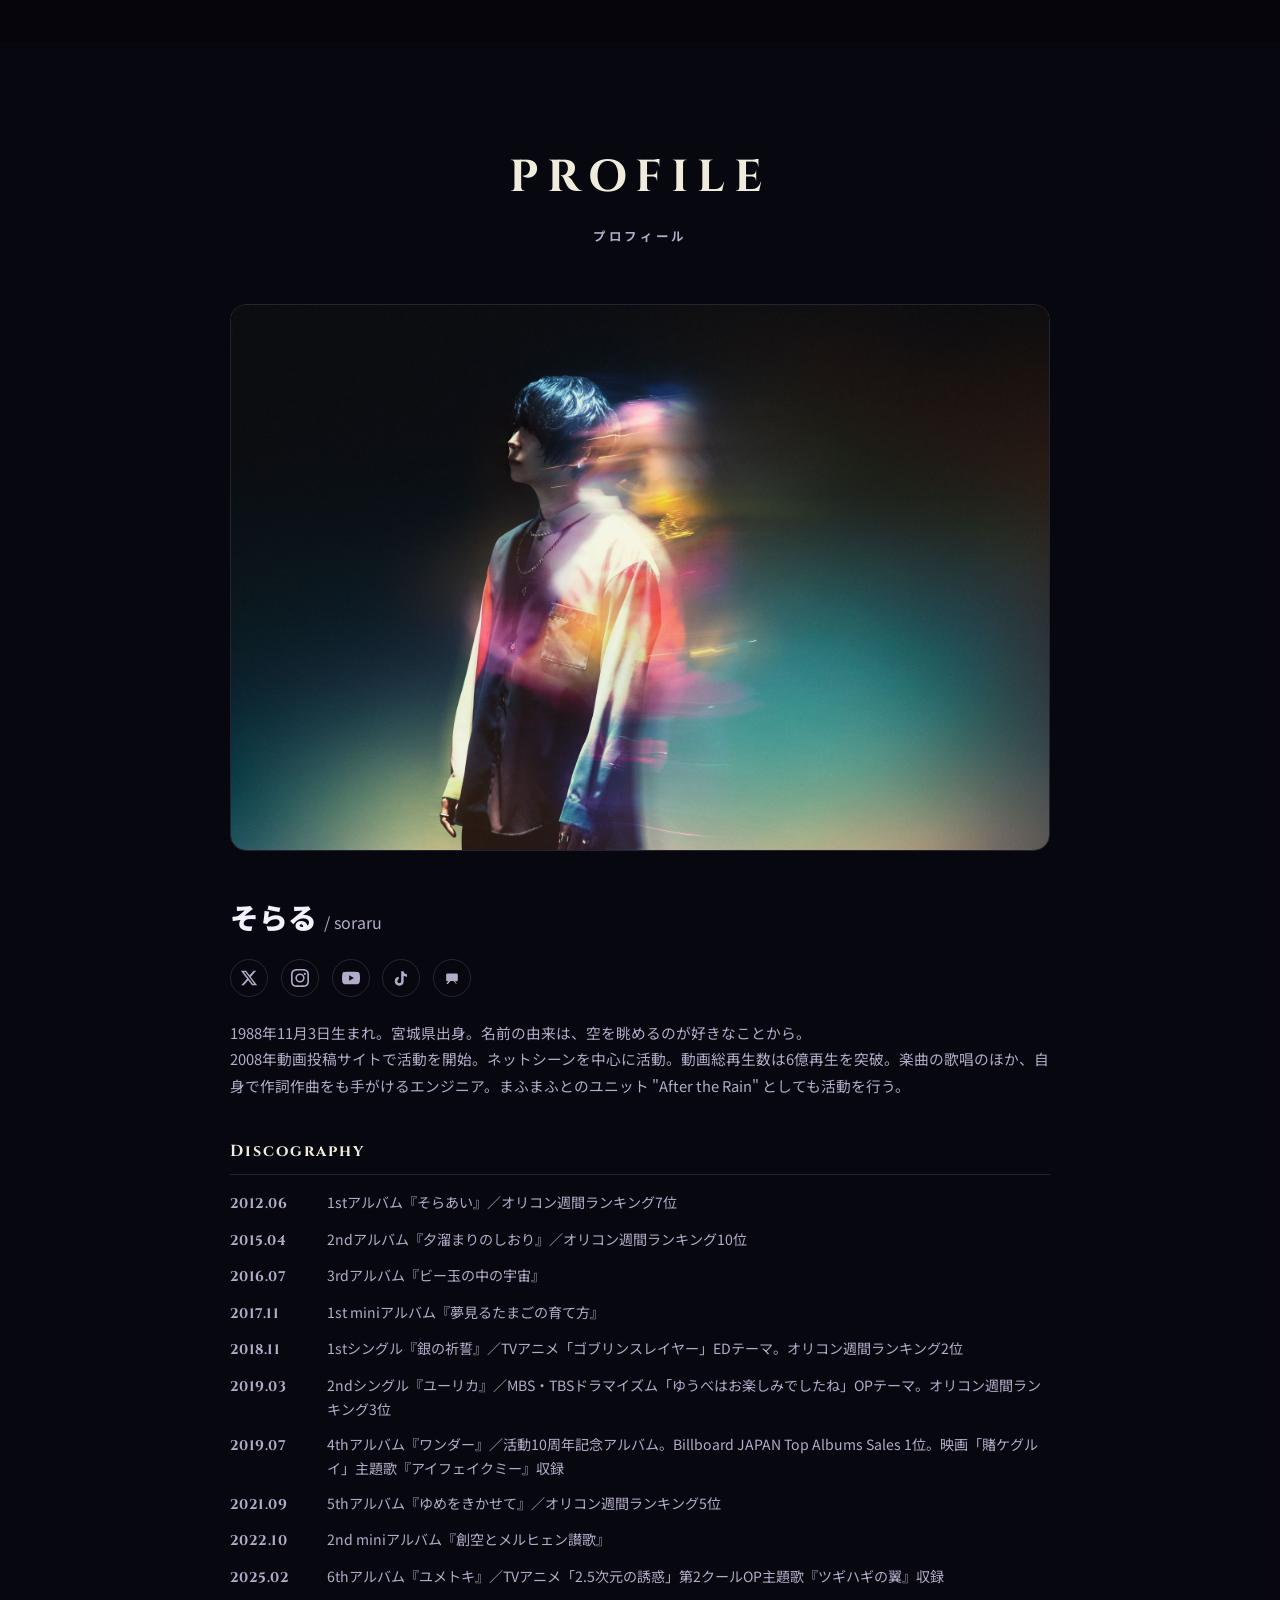
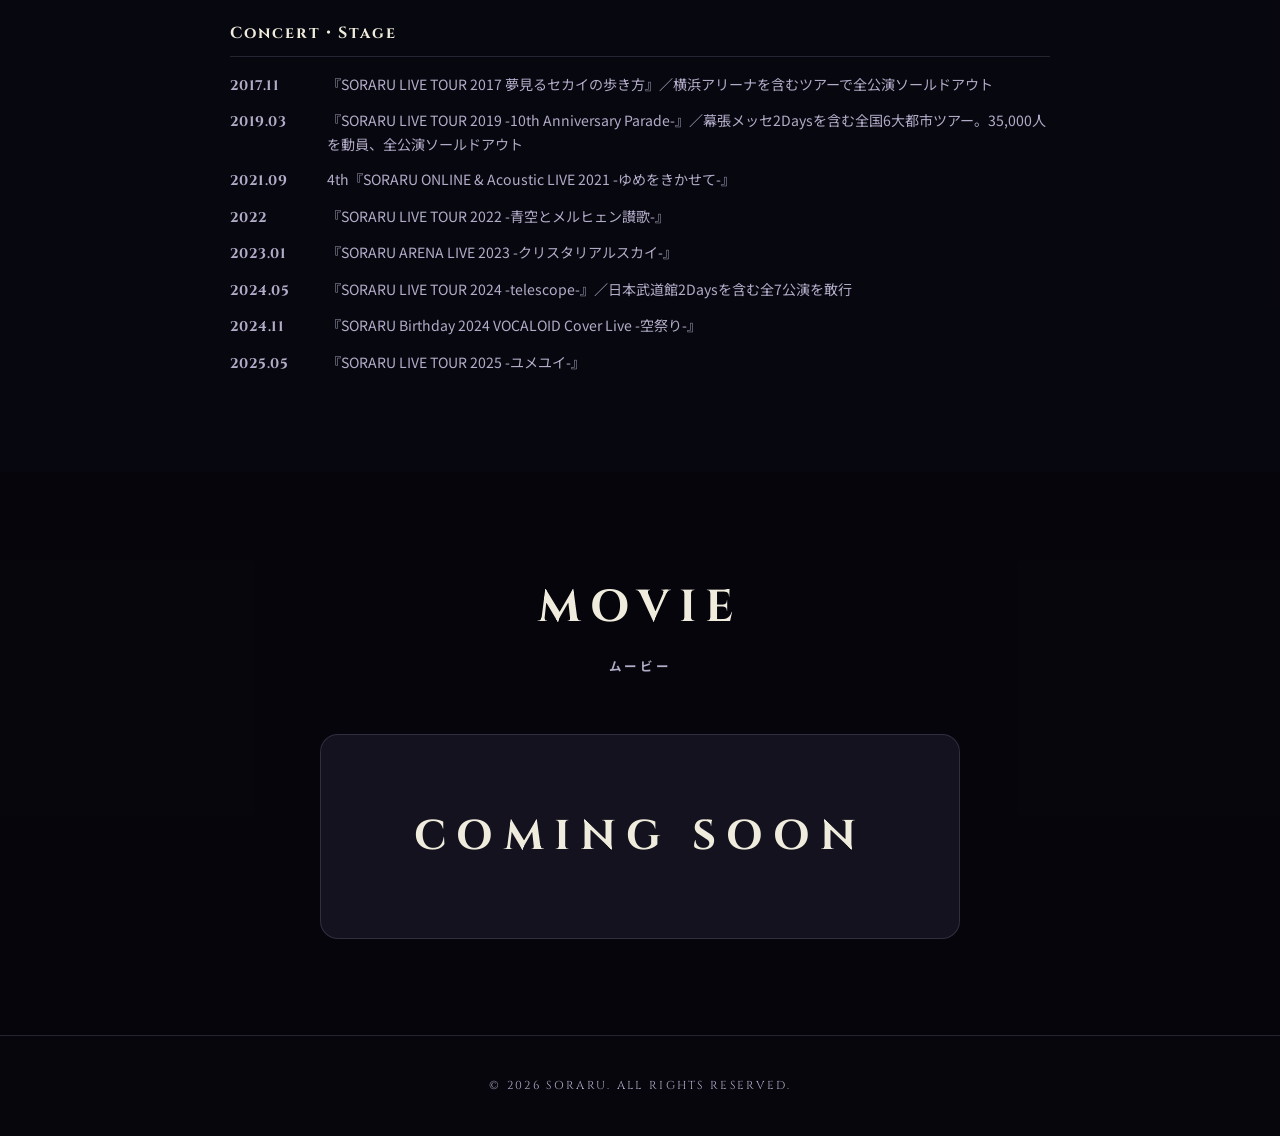
==== commit 20fe9378: "TICKET: レプリカチケット画像（DAY1/DAY2）を追加、NEWS文言にデザイン公開を追記 - assets/ticket/replica_day1.webp, replica_day2.we" ====
--- a/index.html
+++ b/index.html
@@ -94,7 +94,7 @@
       <li class="news__item" data-show="ticket" style="display:none">
         <time class="news__date">2026.09.12</time>
         <span class="news__tag">TICKET</span>
-        <p class="news__text"><a href="https://eplus.jp/soraru_halloween2026/" target="_blank" rel="noopener noreferrer" style="text-decoration:underline;">イープラス先着先行の受付を開始しました。受付は 9/22(火・休) 23:59 まで→</a></p>
+        <p class="news__text"><a href="https://eplus.jp/soraru_halloween2026/" target="_blank" rel="noopener noreferrer" style="text-decoration:underline;">イープラス先着先行の受付を開始しました。レプリカチケットのデザインも公開。受付は 9/22(火・休) 23:59 まで→</a></p>
       </li>
       <li class="news__item" data-show="ticket" style="display:none">
         <time class="news__date">2026.09.12</time>
@@ -200,6 +200,22 @@
         <span class="ticket__price-value">9,000<small>円(税込)</small></span>
         <span class="ticket__price-note">レプリカチケット付き</span>
         <span class="ticket__price-note">※１公演につき、おひとりさま４枚まで</span>
+      </div>
+
+      <div class="ticket__replica">
+        <h3 class="ticket__sub">レプリカチケット</h3>
+        <p class="ticket__replica-lead">ご購入のチケットには、公演ごとのデザインのレプリカチケットが付属します。</p>
+        <div class="ticket__replica-grid">
+          <figure class="ticket__replica-item">
+            <img src="assets/ticket/replica_day1.webp" alt="レプリカチケット DAY1 Starhallow" loading="lazy">
+            <figcaption><span class="ticket__replica-day ticket__replica-day--d1">DAY 1</span>10.31 (土) Starhallow</figcaption>
+          </figure>
+          <figure class="ticket__replica-item">
+            <img src="assets/ticket/replica_day2.webp" alt="レプリカチケット DAY2 Starveil" loading="lazy">
+            <figcaption><span class="ticket__replica-day ticket__replica-day--d2">DAY 2</span>11.01 (日) Starveil</figcaption>
+          </figure>
+        </div>
+        <p class="ticket__replica-note">※画像はイメージです。実際の商品と異なる場合がございます。</p>
       </div>
 
       <div class="ticket__schedule">
--- a/css/style.css
+++ b/css/style.css
@@ -285,6 +285,17 @@
 .ticket__price-value small { font-family: "Noto Sans JP"; font-size: 1rem; color: var(--text-dim); }
 .ticket__price-note { display: block; margin-top: .8rem; font-size: .76rem; color: var(--text-dim); }
 .ticket__price-note + .ticket__price-note { margin-top: .15rem; }
+.ticket__replica { max-width: 880px; margin: 0 auto 56px; }
+.ticket__replica-lead { text-align: center; color: var(--text-dim); font-size: .9rem; margin: -10px 0 26px; }
+.ticket__replica-grid { display: grid; grid-template-columns: 1fr 1fr; gap: 28px; }
+.ticket__replica-item { margin: 0; text-align: center; }
+.ticket__replica-item img { width: 100%; height: auto; filter: drop-shadow(0 10px 28px rgba(0,0,0,.55)); transition: transform .3s var(--ease); }
+.ticket__replica-item:hover img { transform: translateY(-4px); }
+.ticket__replica-item figcaption { margin-top: 14px; font-weight: 700; font-size: .95rem; letter-spacing: .04em; }
+.ticket__replica-day { display: inline-block; font-family: "Cinzel", serif; font-weight: 700; font-size: .72rem; letter-spacing: .1em; padding: .2rem .6rem; border-radius: 6px; color: #1a0f08; margin-right: .6rem; vertical-align: middle; }
+.ticket__replica-day--d1 { background: var(--d1-gold); }
+.ticket__replica-day--d2 { background: var(--d2-lt); }
+.ticket__replica-note { text-align: center; margin-top: 18px; font-size: .76rem; color: var(--text-dim); }
 .ticket__schedule { max-width: 640px; margin: 0 auto 40px; }
 .ticket__sub { text-align: center; font-size: 1.3rem; margin-bottom: 24px; letter-spacing: .1em; }
 .ticket__phase { background: var(--bg); border: 1px solid var(--line); border-radius: 14px; padding: 28px 26px; margin-bottom: 20px; text-align: center; }
@@ -388,6 +399,7 @@
 
   .goods__grid { grid-template-columns: repeat(2,1fr); }
   .schedule__list { grid-template-columns: 1fr; }
+  .ticket__replica-grid { grid-template-columns: 1fr; gap: 22px; }
   .movie__grid { grid-template-columns: 1fr; }
 
   /* tighten vertical rhythm */
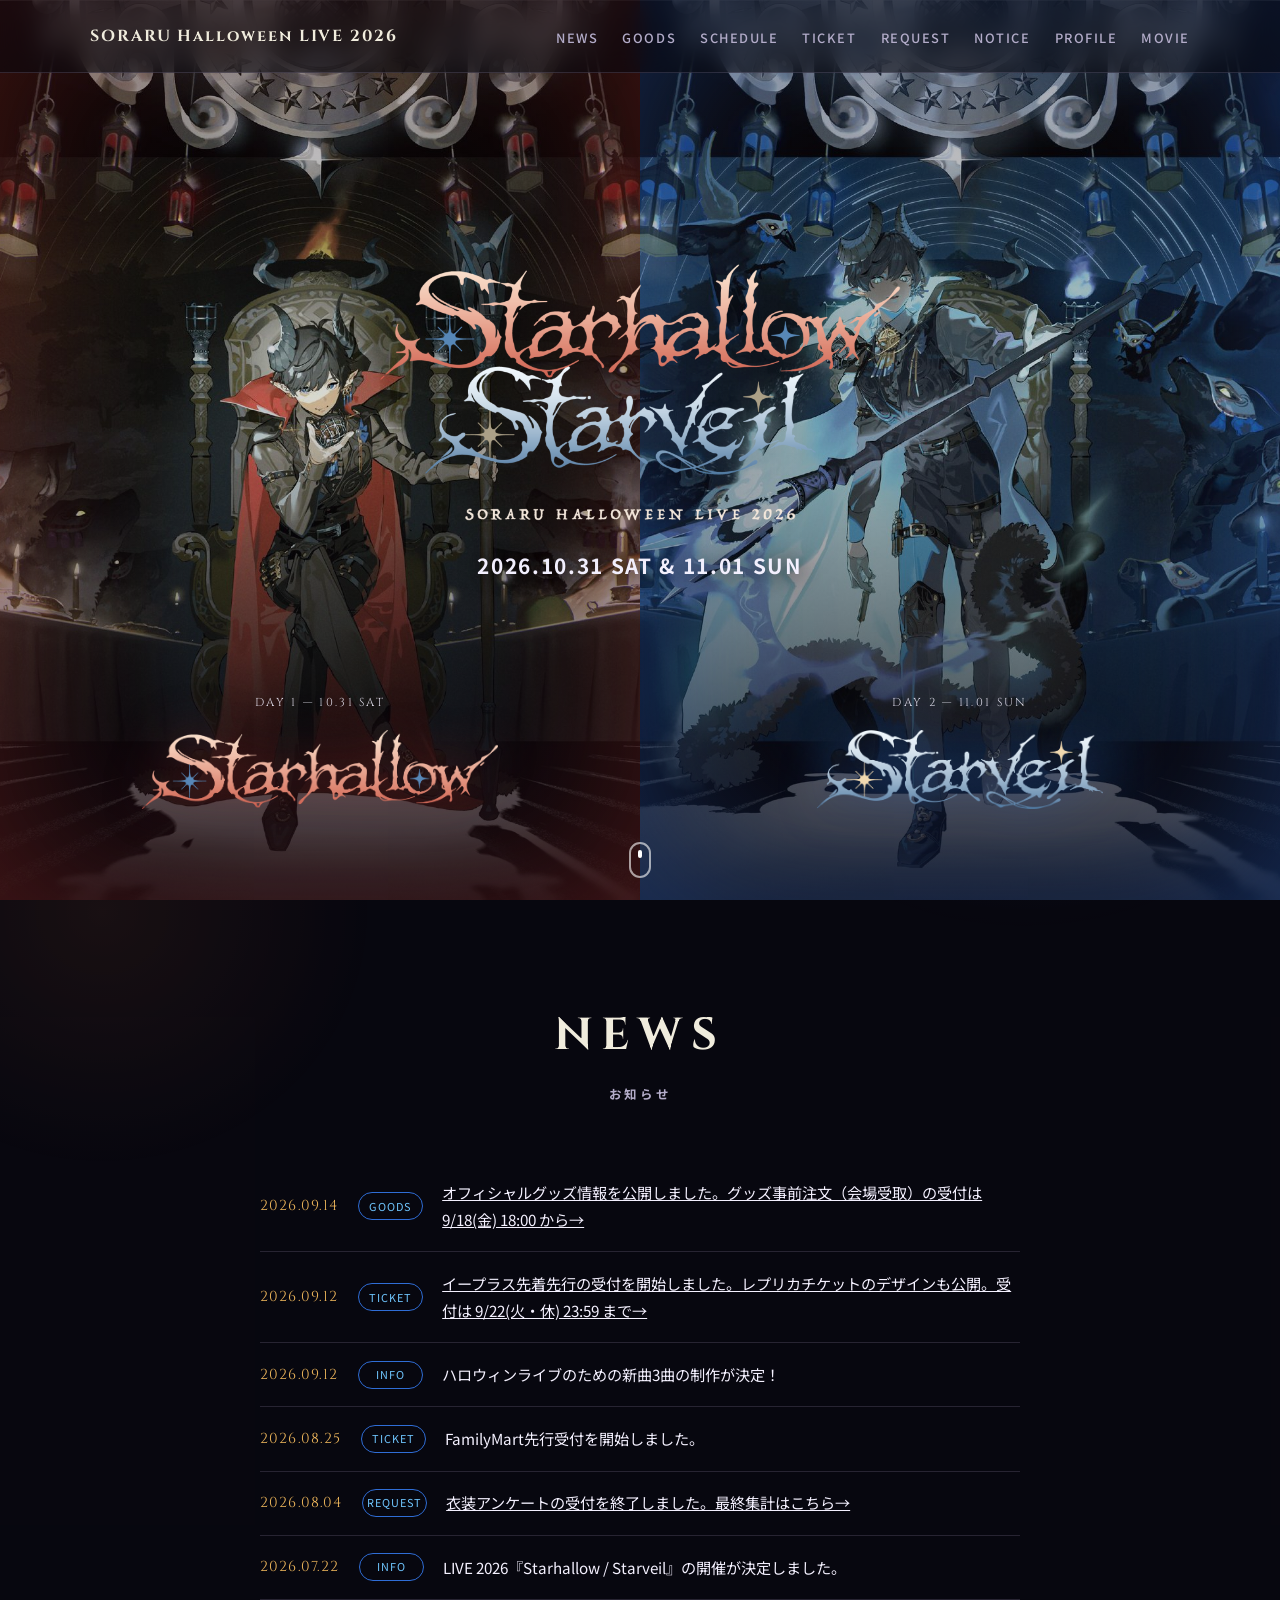
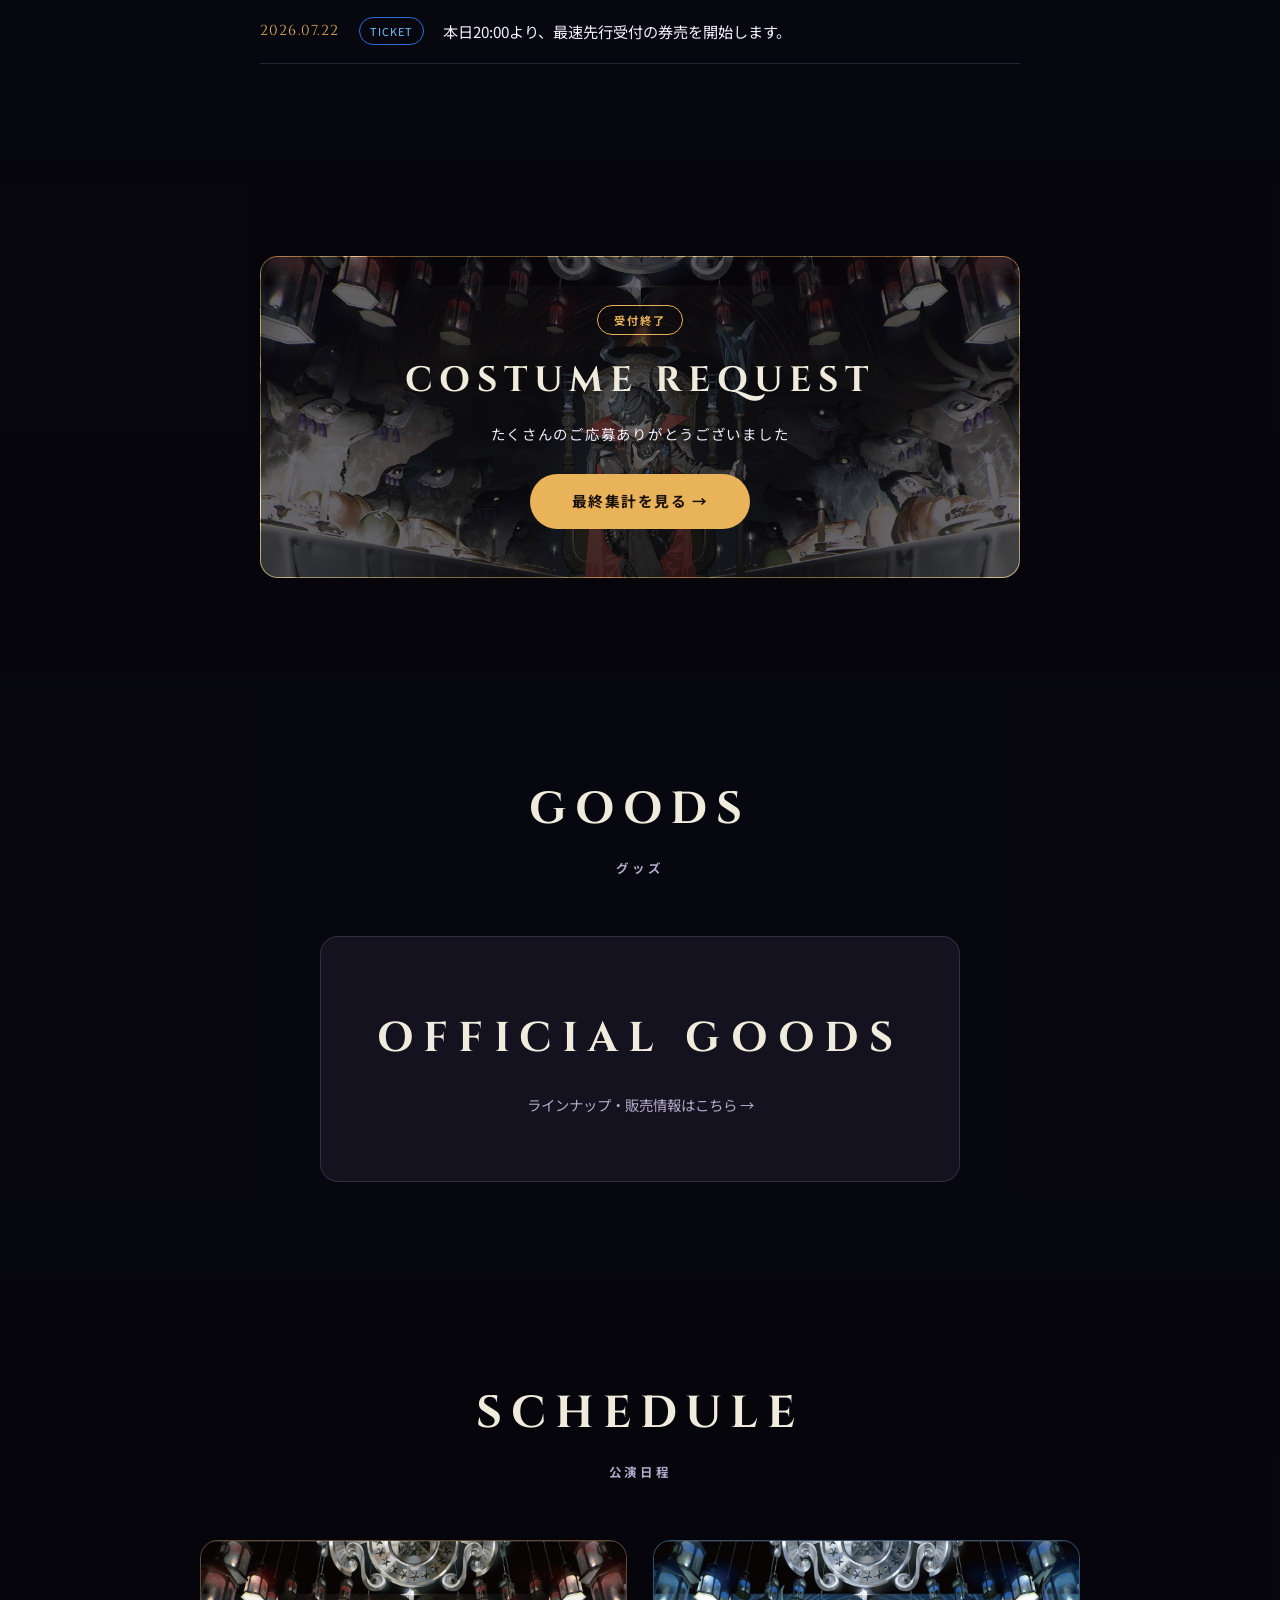
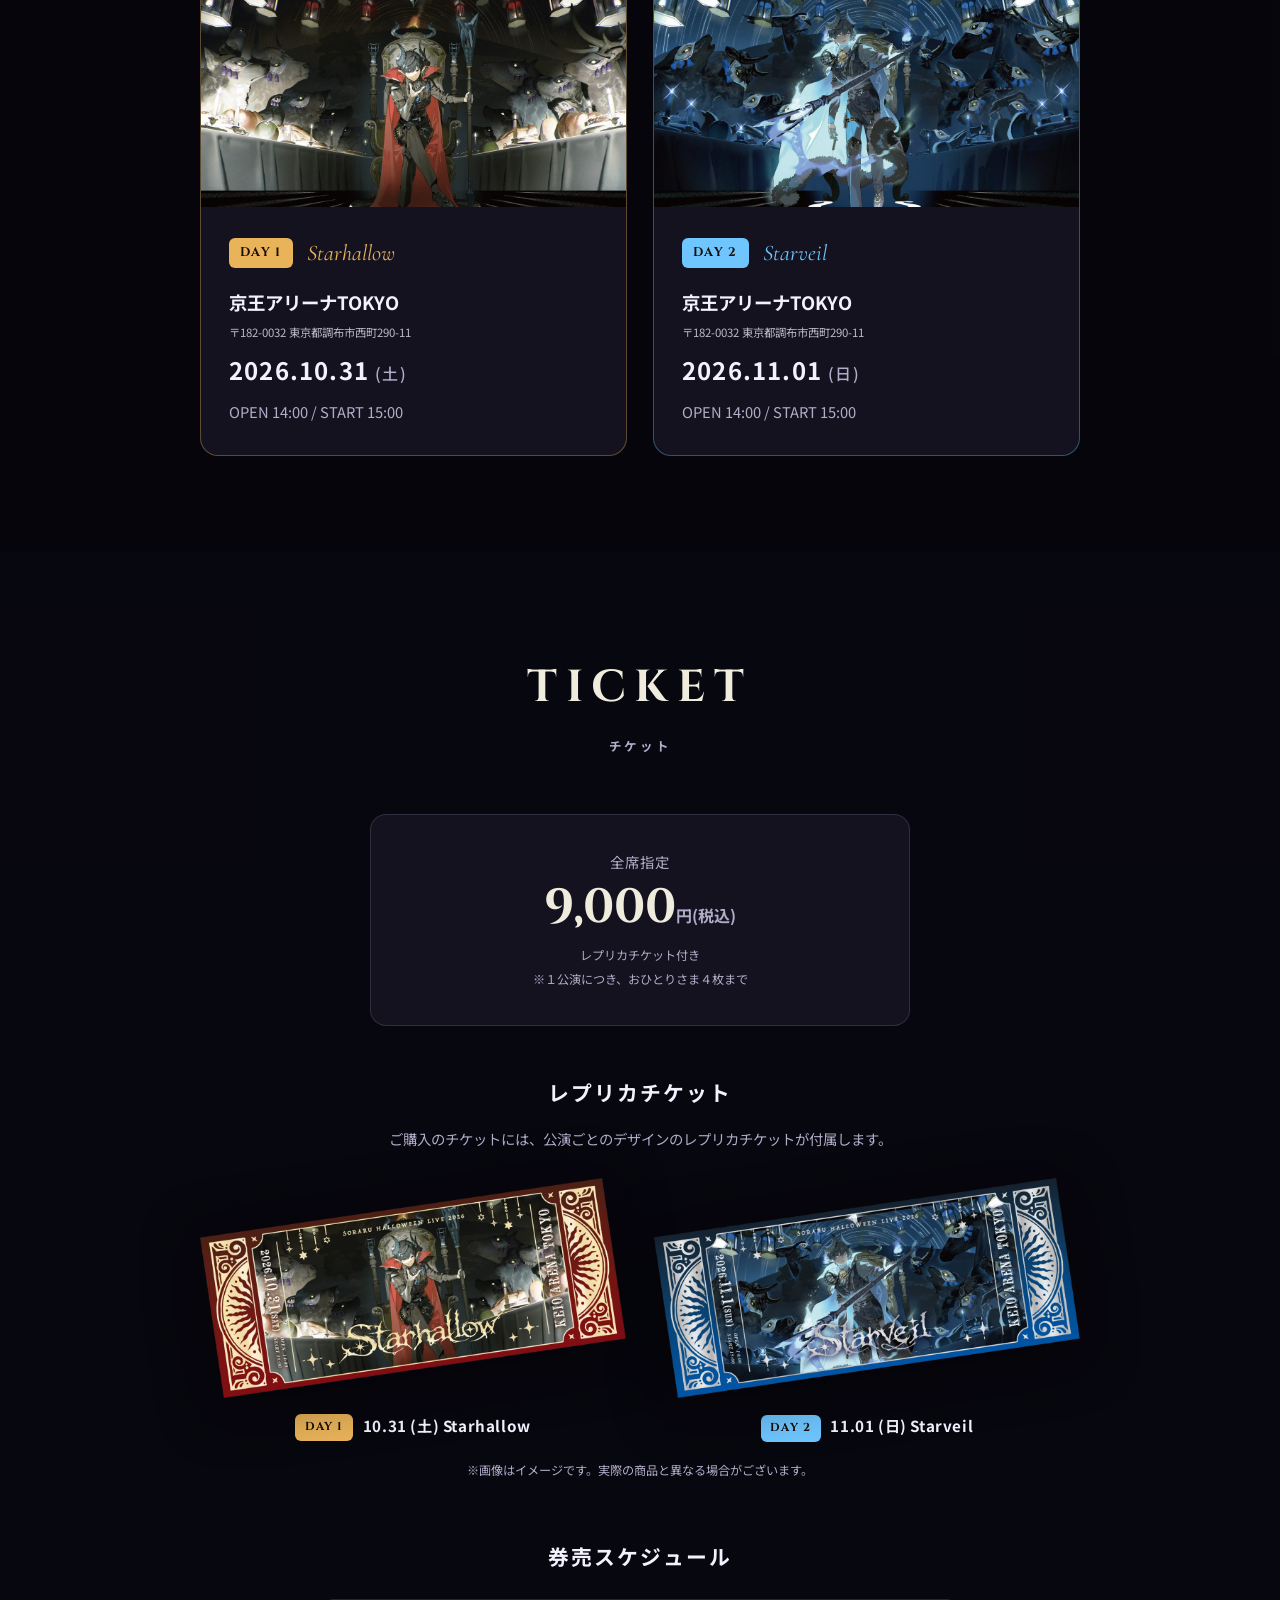
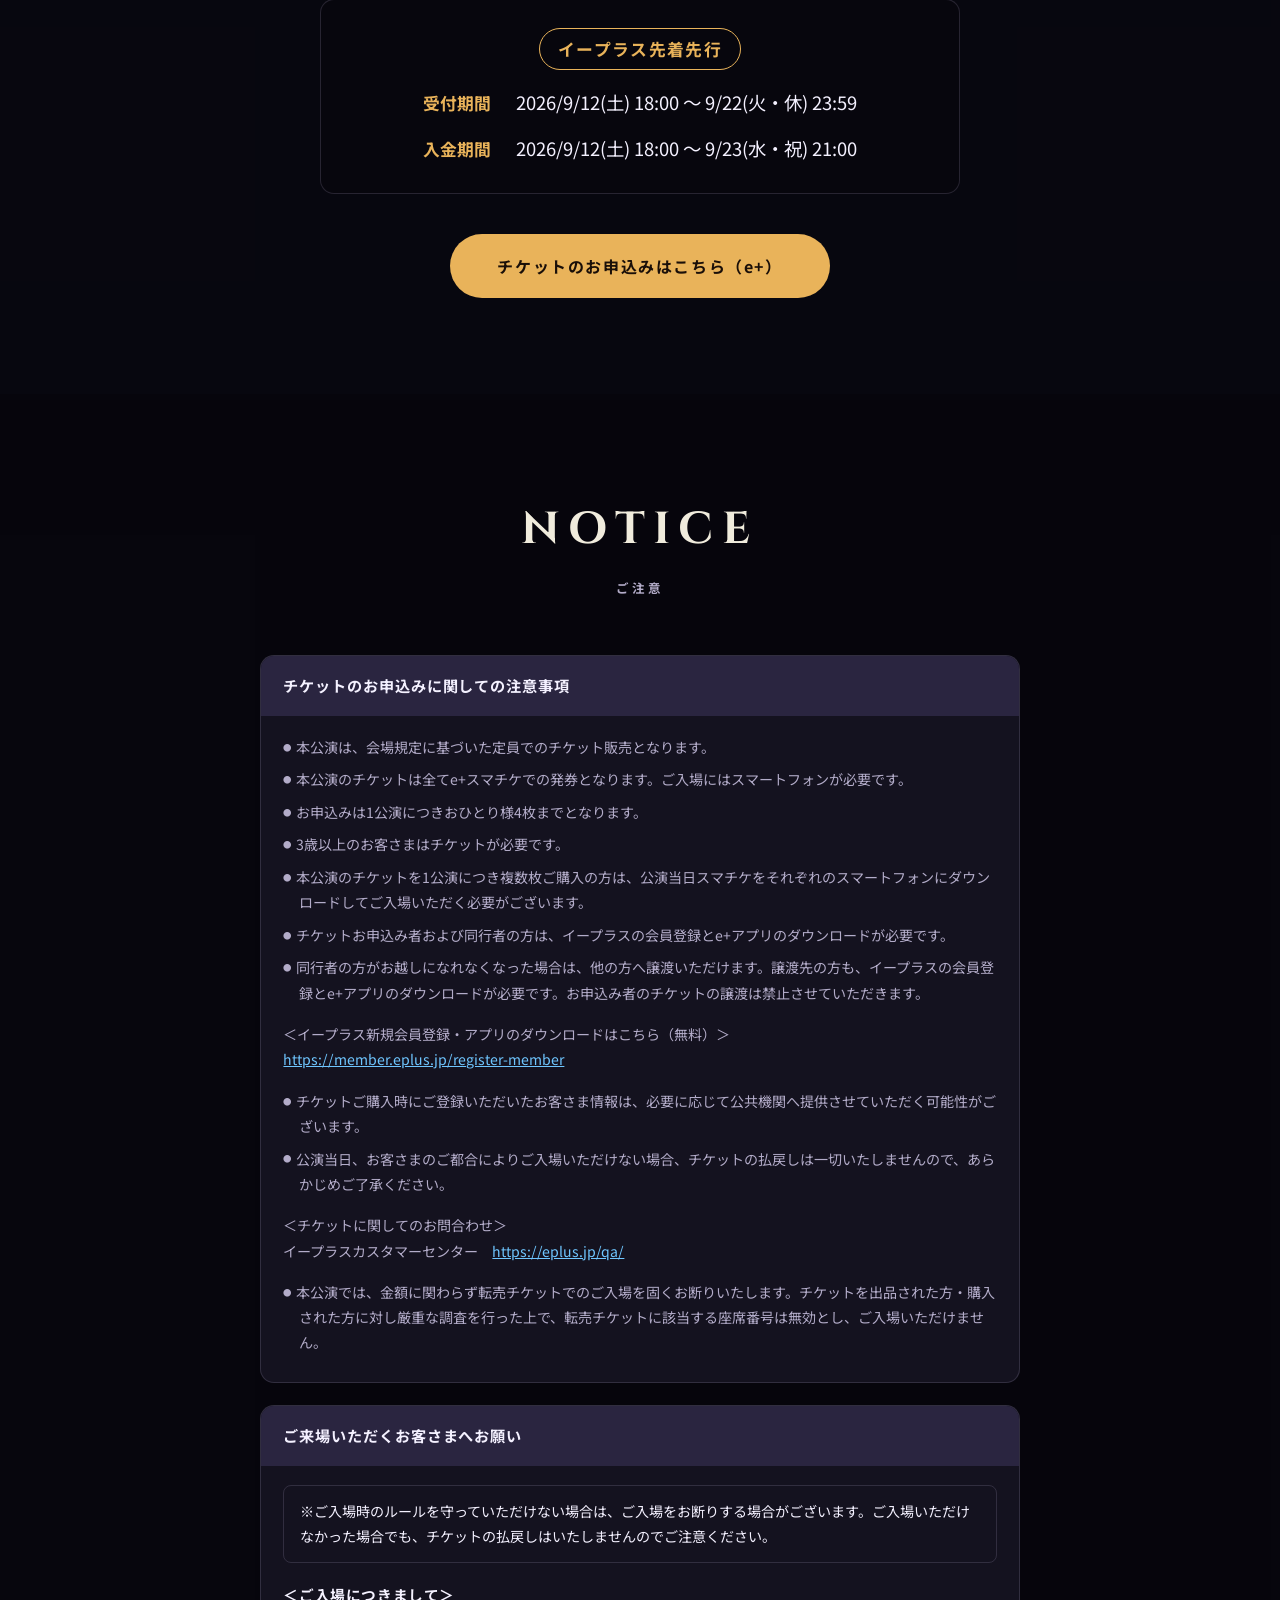
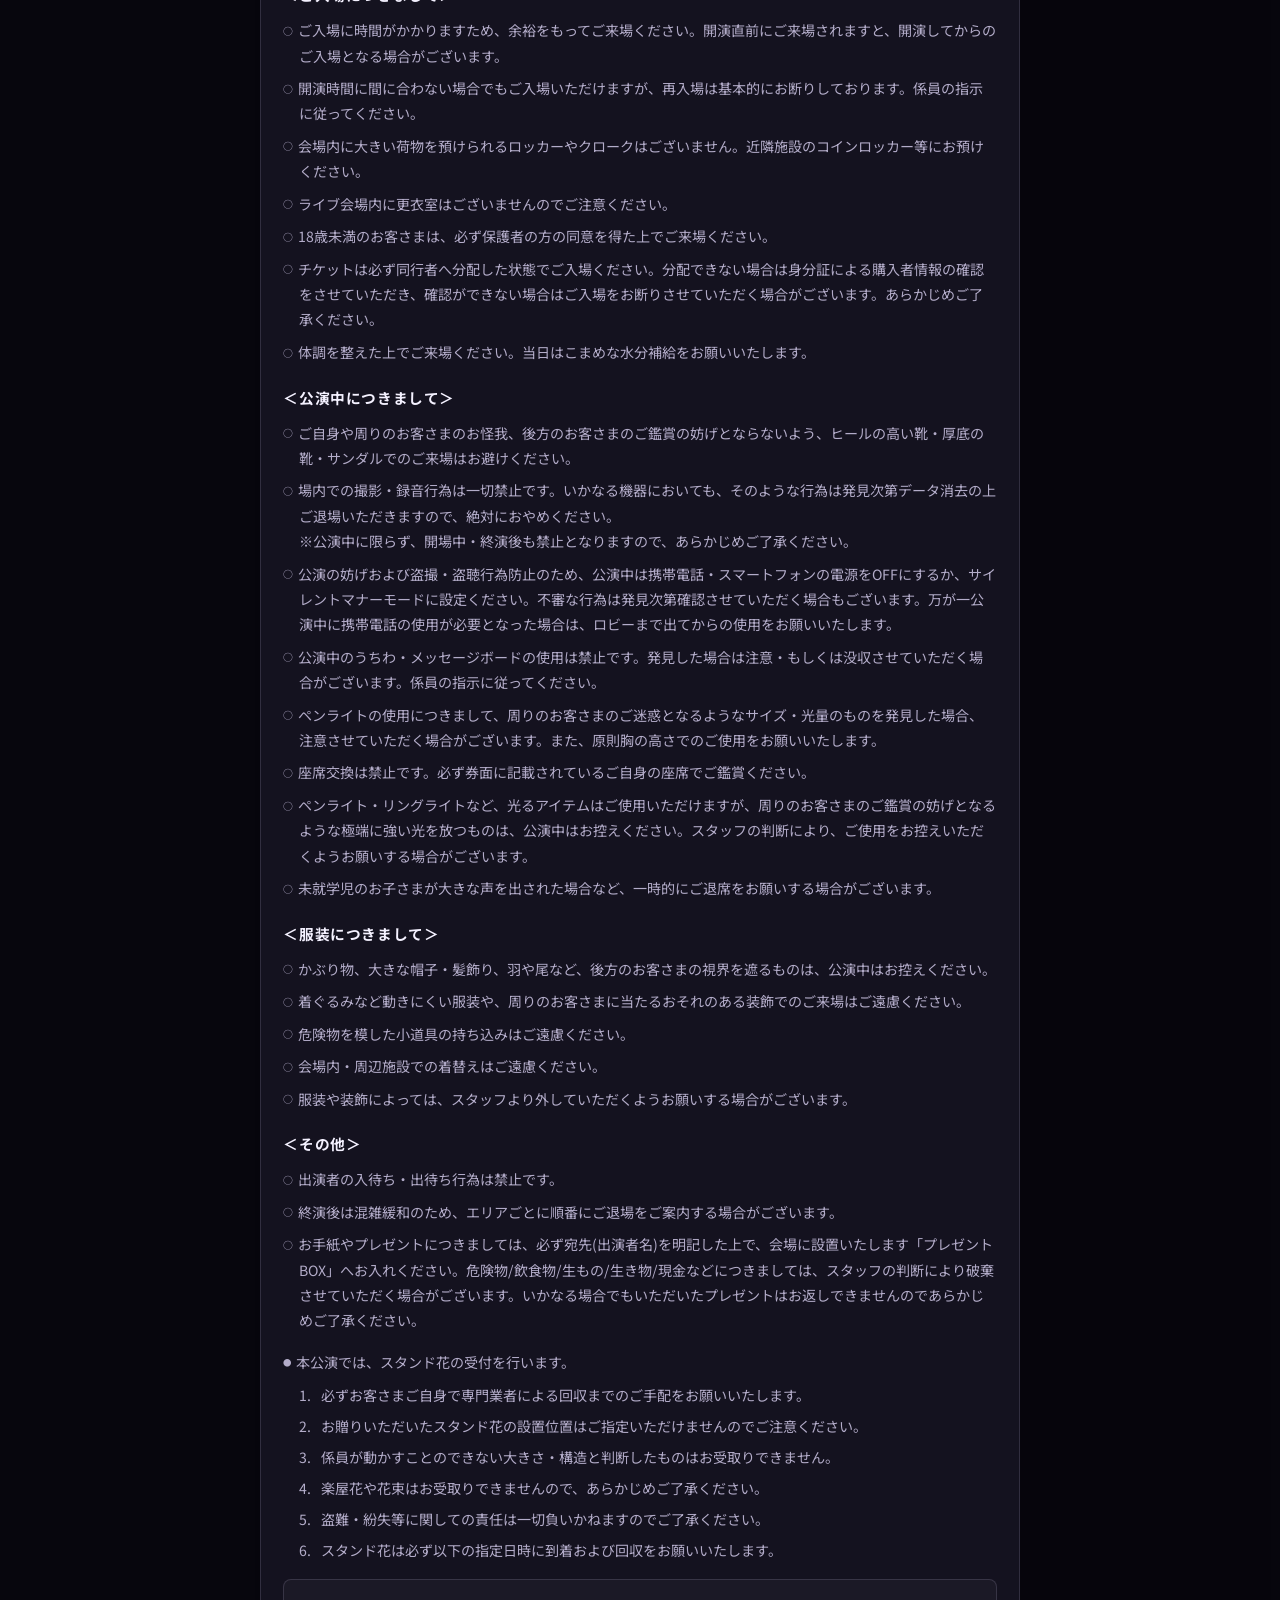
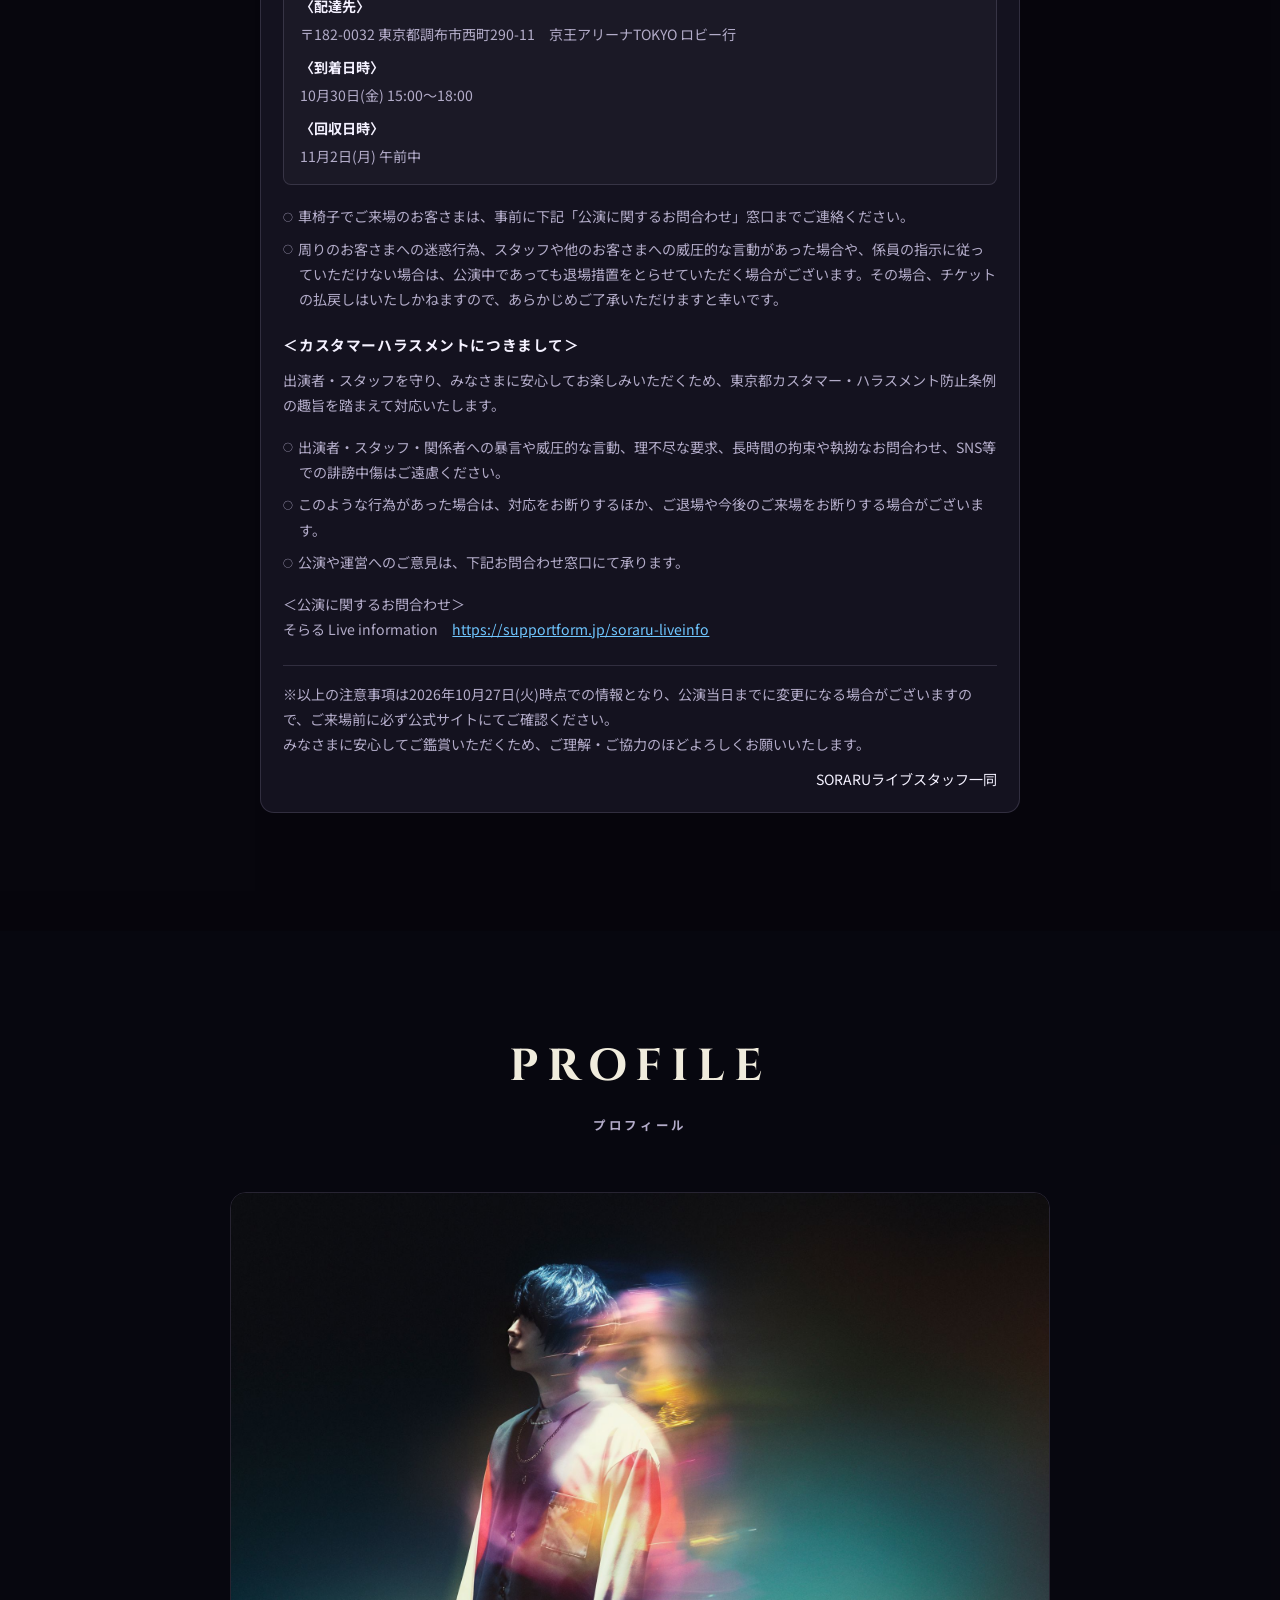
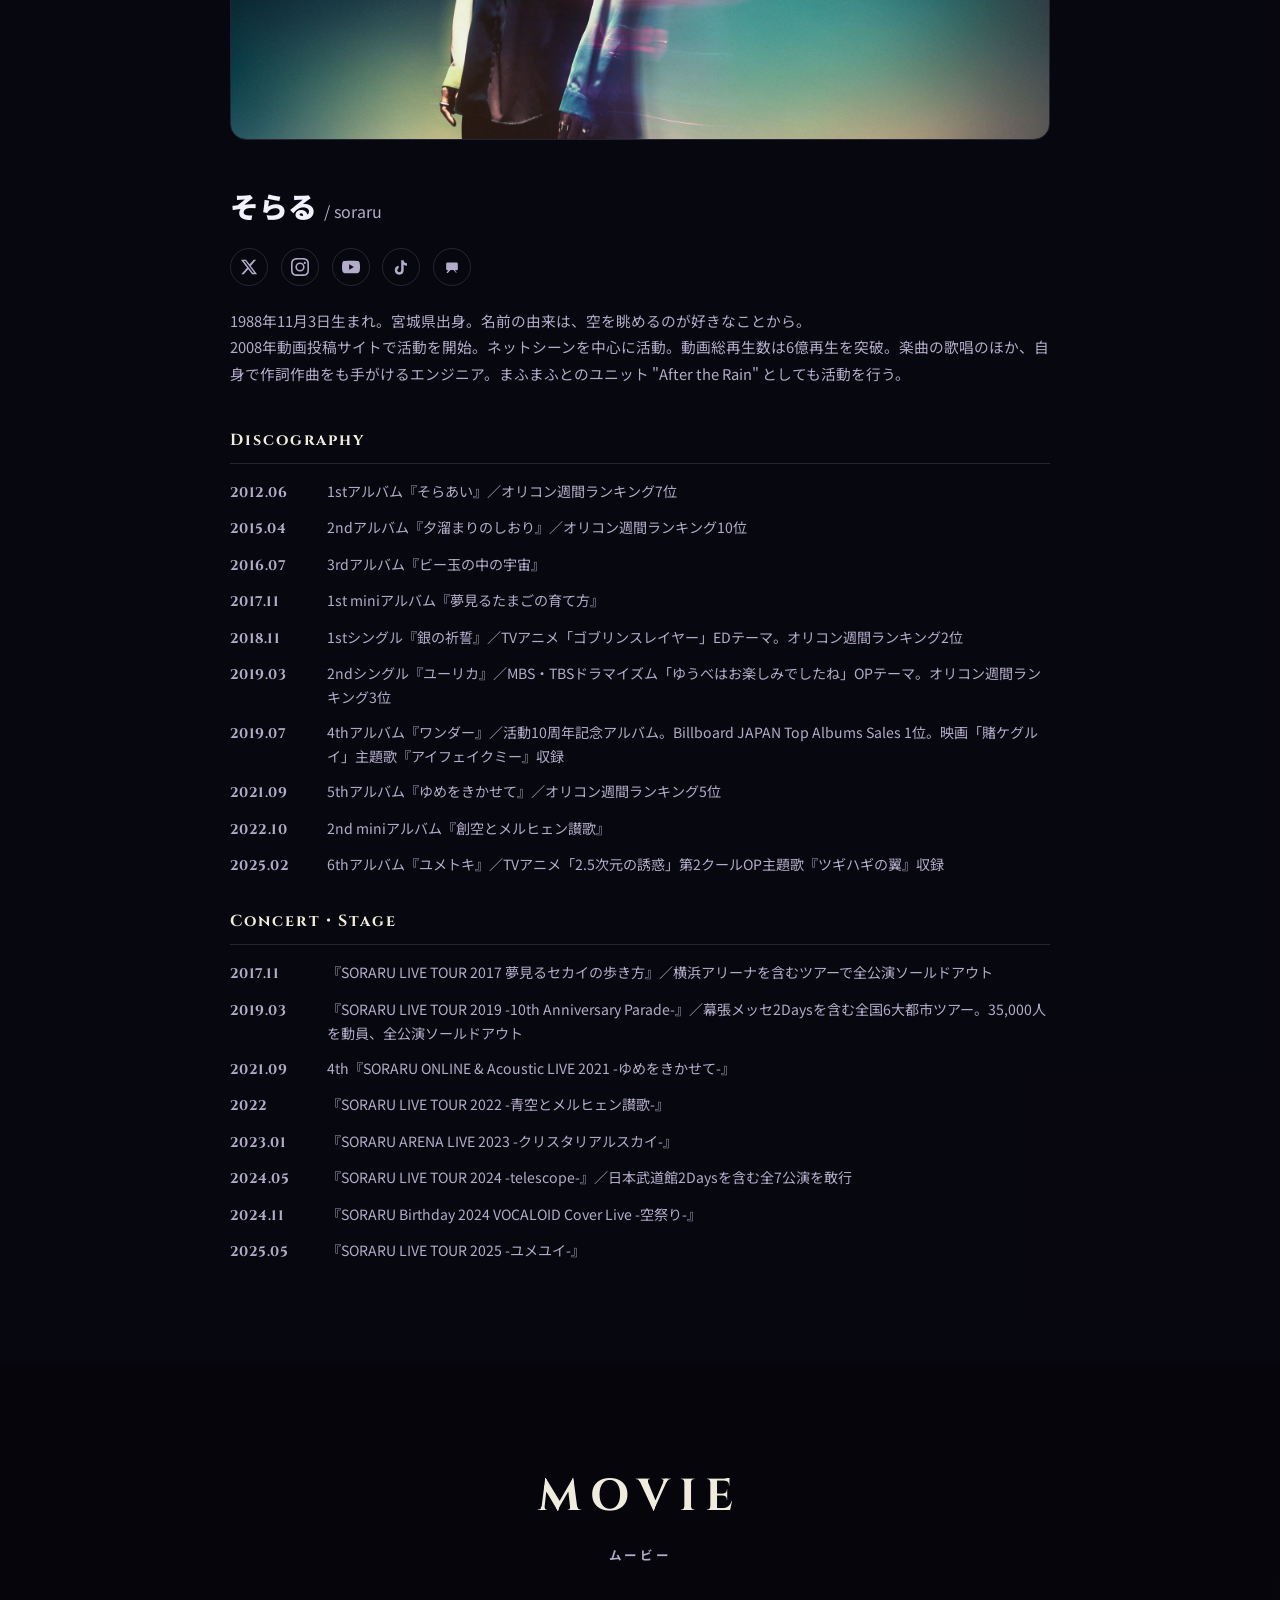
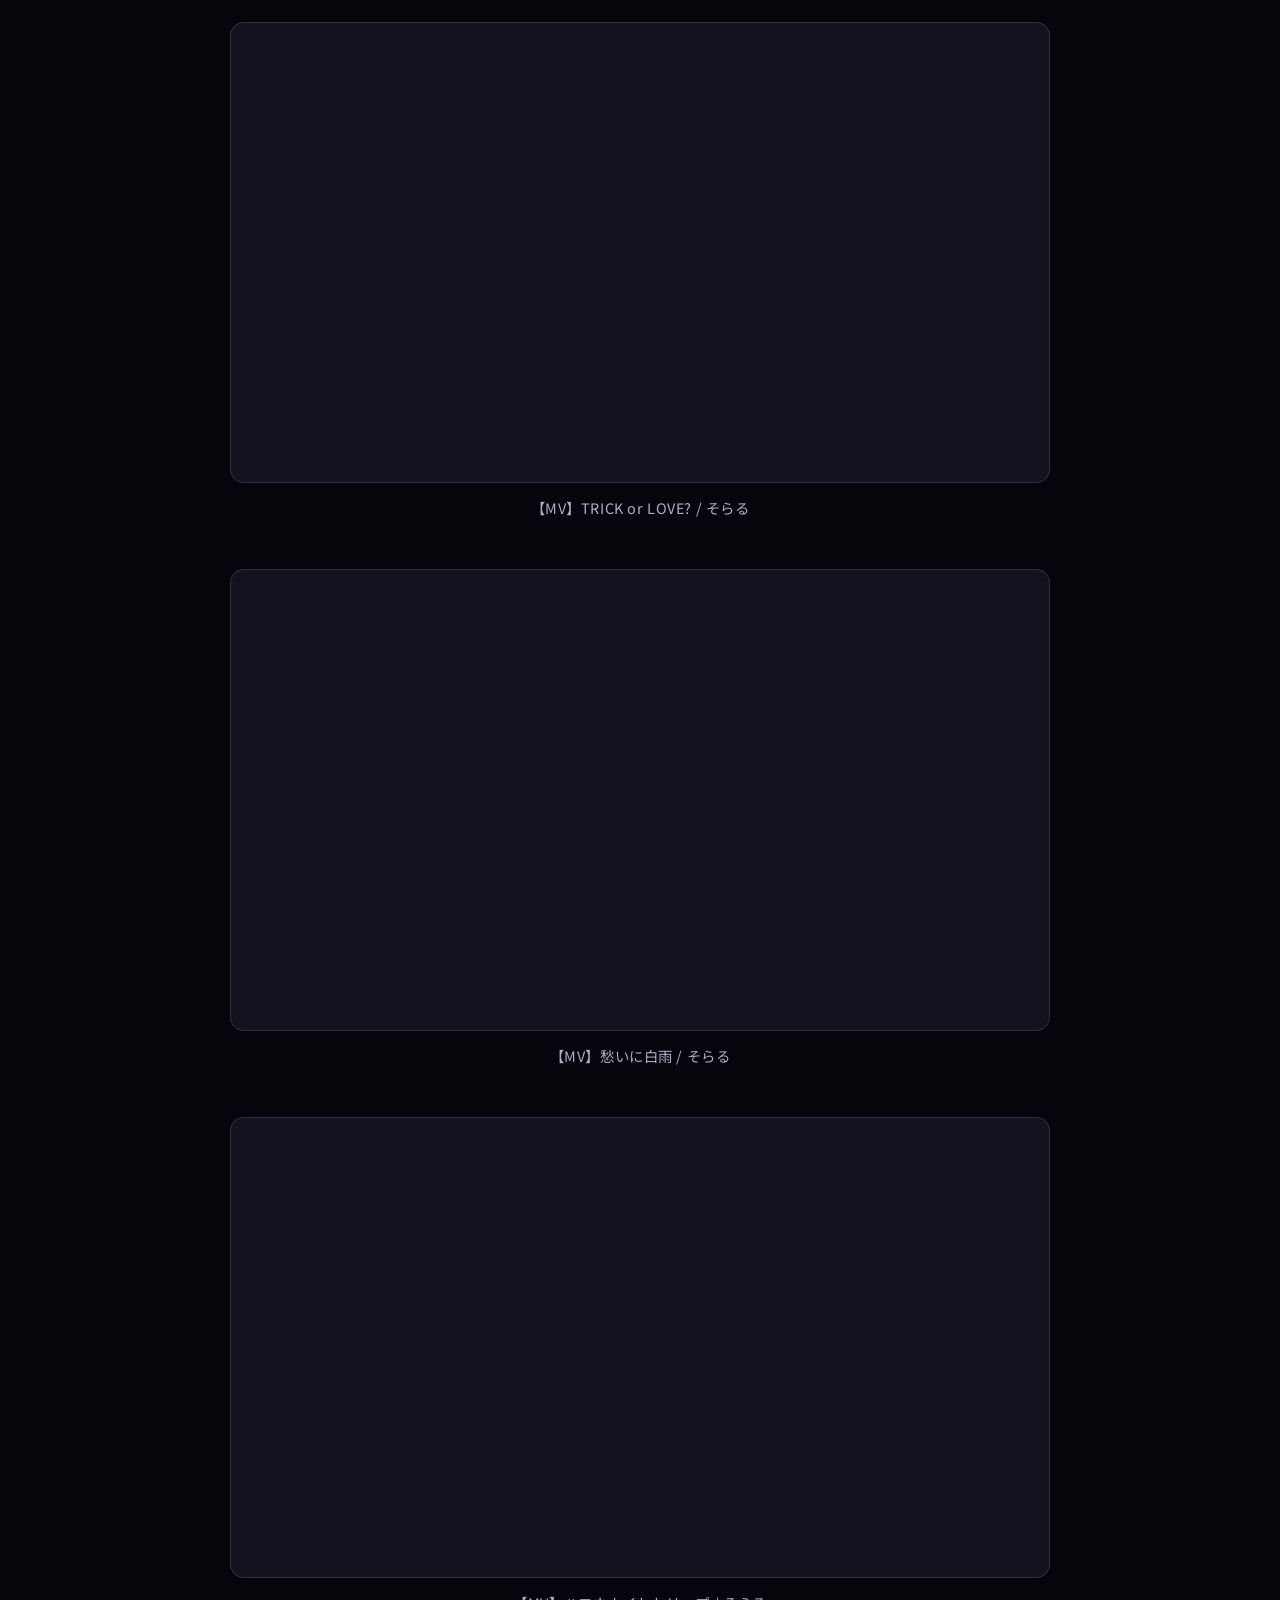
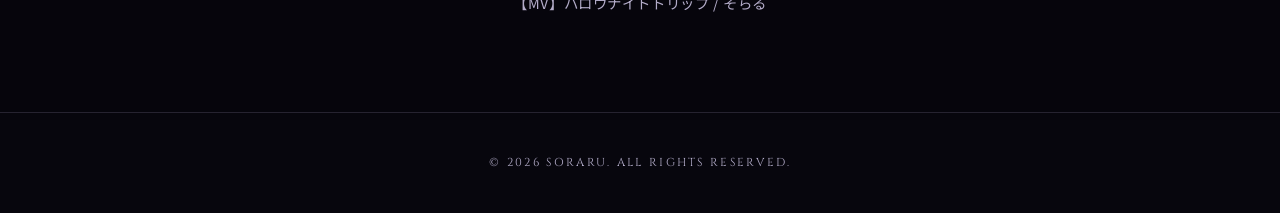
==== commit 5428e333: "Desktop作業版を取り込み（段階公開の仕組みを撤去、タロット追加） - index.html: MOVIE に MV3本、NOTICE を 10/27 時点の内容に更新（カスハラ条項・問合せ窓口・" ====
--- a/index.html
+++ b/index.html
@@ -18,7 +18,7 @@
 <link rel="preconnect" href="https://fonts.googleapis.com">
 <link rel="preconnect" href="https://fonts.gstatic.com" crossorigin>
 <link href="https://fonts.googleapis.com/css2?family=Cinzel:wght@500;700&family=Cormorant+Garamond:ital,wght@0,500;1,500&family=Noto+Sans+JP:wght@400;500;700;900&display=swap" rel="stylesheet">
-<link rel="stylesheet" href="css/style.css">
+<link rel="stylesheet" href="css/style.css?v=20260914b">
 <script src="js/gate.js"></script>
 </head>
 <body>
@@ -36,7 +36,7 @@
     <nav class="nav" id="nav">
       <ul class="nav__list">
         <li><a href="#news" class="nav__link">NEWS</a></li>
-        <li data-show="goods" style="display:none"><a href="goods/" class="nav__link">GOODS</a></li>
+        <li><a href="goods/" class="nav__link">GOODS</a></li>
         <li><a href="#schedule" class="nav__link">SCHEDULE</a></li>
         <li><a href="#ticket" class="nav__link">TICKET</a></li>
         <li><a href="survey/" class="nav__link">REQUEST</a></li>
@@ -86,17 +86,17 @@
   <div class="container">
     <h2 class="section__title"><span class="en">NEWS</span><span class="jp">お知らせ</span></h2>
     <ul class="news__list">
-      <li class="news__item" data-show="goods" style="display:none">
+      <li class="news__item">
         <time class="news__date">2026.09.14</time>
         <span class="news__tag">GOODS</span>
         <p class="news__text"><a href="goods/" style="text-decoration:underline;">オフィシャルグッズ情報を公開しました。グッズ事前注文（会場受取）の受付は 9/18(金) 18:00 から→</a></p>
       </li>
-      <li class="news__item" data-show="ticket" style="display:none">
+      <li class="news__item">
         <time class="news__date">2026.09.12</time>
         <span class="news__tag">TICKET</span>
         <p class="news__text"><a href="https://eplus.jp/soraru_halloween2026/" target="_blank" rel="noopener noreferrer" style="text-decoration:underline;">イープラス先着先行の受付を開始しました。レプリカチケットのデザインも公開。受付は 9/22(火・休) 23:59 まで→</a></p>
       </li>
-      <li class="news__item" data-show="ticket" style="display:none">
+      <li class="news__item">
         <time class="news__date">2026.09.12</time>
         <span class="news__tag">INFO</span>
         <p class="news__text">ハロウィンライブのための新曲3曲の制作が決定！</p>
@@ -138,7 +138,7 @@
 </section>
 
 <!-- ===== Goods ===== -->
-<section class="section goods" id="goods" data-show="goods" style="display:none">
+<section class="section goods" id="goods">
   <div class="container">
     <h2 class="section__title"><span class="en">GOODS</span><span class="jp">グッズ</span></h2>
     <a href="goods/" class="goods__soon goods__link">
@@ -188,13 +188,7 @@
   <div class="container">
     <h2 class="section__title"><span class="en">TICKET</span><span class="jp">チケット</span></h2>
 
-    <!-- 券売開始前（9/12 18:00 に自動で非表示） -->
-    <div class="goods__soon" data-hide="ticket">
-      <p class="goods__soon-en">COMING SOON</p>
-    </div>
-
-    <!-- 券売情報（9/12 18:00 に自動で表示） -->
-    <div data-show="ticket" style="display:none">
+    <div>
       <div class="ticket__price">
         <span class="ticket__price-label">全席指定</span>
         <span class="ticket__price-value">9,000<small>円(税込)</small></span>
@@ -266,23 +260,24 @@
       <h3 class="notice__title">チケットのお申込みに関しての注意事項</h3>
       <div class="notice__text">
         <ul class="notice__list">
-          <li>本公演は公演当日の会場規定に基づいた定員での販売を予定しております。</li>
-          <li>本公演のチケットは全てe+スマチケでの発券となります。スマートフォンをお持ちでないと申込むことができません。</li>
+          <li>本公演は、会場規定に基づいた定員でのチケット販売となります。</li>
+          <li>本公演のチケットは全てe+スマチケでの発券となります。ご入場にはスマートフォンが必要です。</li>
           <li>お申込みは1公演につきおひとり様4枚までとなります。</li>
+          <li>3歳以上のお客さまはチケットが必要です。</li>
           <li>本公演のチケットを1公演につき複数枚ご購入の方は、公演当日スマチケをそれぞれのスマートフォンにダウンロードしてご入場いただく必要がございます。</li>
           <li>チケットお申込み者および同行者の方は、イープラスの会員登録とe+アプリのダウンロードが必要です。</li>
-          <li>同行者の方がお越しになれなくなった場合は、他の方への譲渡いただけます。譲渡先の方も、イープラスの会員登録とe+アプリのダウンロードが必要です。お申込み者のチケットの譲渡は禁止させていただきます。</li>
+          <li>同行者の方がお越しになれなくなった場合は、他の方へ譲渡いただけます。譲渡先の方も、イープラスの会員登録とe+アプリのダウンロードが必要です。お申込み者のチケットの譲渡は禁止させていただきます。</li>
         </ul>
         <p class="notice__sub">＜イープラス新規会員登録・アプリのダウンロードはこちら（無料）＞<br>
         <a href="https://member.eplus.jp/register-member" target="_blank" rel="noopener noreferrer" class="notice__link">https://member.eplus.jp/register-member</a></p>
         <ul class="notice__list">
           <li>チケットご購入時にご登録いただいたお客さま情報は、必要に応じて公共機関へ提供させていただく可能性がございます。</li>
-          <li>公演当日、お客さまのご都合によりご入場できない場合、チケットの払戻しは一切いたしませんので、あらかじめご了承ください。</li>
+          <li>公演当日、お客さまのご都合によりご入場いただけない場合、チケットの払戻しは一切いたしませんので、あらかじめご了承ください。</li>
         </ul>
         <p class="notice__sub">＜チケットに関してのお問合わせ＞<br>
-        イープラスカスタマーセンター　<a href="http://eplus.jp/qa/" target="_blank" rel="noopener noreferrer" class="notice__link">http://eplus.jp/qa/</a></p>
+        イープラスカスタマーセンター　<a href="https://eplus.jp/qa/" target="_blank" rel="noopener noreferrer" class="notice__link">https://eplus.jp/qa/</a></p>
         <ul class="notice__list">
-          <li>本公演では、金額に関わらず転売チケットでのご入場を固くお断りいたします。チケットを出品された方・購入された方に対し厳重な調査を行った上で、転売チケットに該当する座席番号は無効とし、ご入場することが出来ません。</li>
+          <li>本公演では、金額に関わらず転売チケットでのご入場を固くお断りいたします。チケットを出品された方・購入された方に対し厳重な調査を行った上で、転売チケットに該当する座席番号は無効とし、ご入場いただけません。</li>
         </ul>
       </div>
     </div>
@@ -297,33 +292,47 @@
           <li>ご入場に時間がかかりますため、余裕をもってご来場ください。開演直前にご来場されますと、開演してからのご入場となる場合がございます。</li>
           <li>開演時間に間に合わない場合でもご入場いただけますが、再入場は基本的にお断りしております。係員の指示に従ってください。</li>
           <li>会場内に大きい荷物を預けられるロッカーやクロークはございません。近隣施設のコインロッカー等にお預けください。</li>
-          <li>18歳未満の未成年のお客さまは、必ず保護者の方の同意を得た上でご来場ください。</li>
+          <li>ライブ会場内に更衣室はございませんのでご注意ください。</li>
+          <li>18歳未満のお客さまは、必ず保護者の方の同意を得た上でご来場ください。</li>
           <li>チケットは必ず同行者へ分配した状態でご入場ください。分配できない場合は身分証による購入者情報の確認をさせていただき、確認ができない場合はご入場をお断りさせていただく場合がございます。あらかじめご了承ください。</li>
+          <li>体調を整えた上でご来場ください。当日はこまめな水分補給をお願いいたします。</li>
         </ul>
 
         <h4 class="notice__heading">＜公演中につきまして＞</h4>
         <ul class="notice__list notice__list--circle">
-          <li>サンダルや、ヒール・厚底・インソールの靴は怪我の原因および周りのお客さまのご迷惑となりますのでご遠慮ください。</li>
+          <li>ご自身や周りのお客さまのお怪我、後方のお客さまのご鑑賞の妨げとならないよう、ヒールの高い靴・厚底の靴・サンダルでのご来場はお避けください。</li>
           <li>場内での撮影・録音行為は一切禁止です。いかなる機器においても、そのような行為は発見次第データ消去の上ご退場いただきますので、絶対におやめください。<br>※公演中に限らず、開場中・終演後も禁止となりますので、あらかじめご了承ください。</li>
           <li>公演の妨げおよび盗撮・盗聴行為防止のため、公演中は携帯電話・スマートフォンの電源をOFFにするか、サイレントマナーモードに設定ください。不審な行為は発見次第確認させていただく場合もございます。万が一公演中に携帯電話の使用が必要となった場合は、ロビーまで出てからの使用をお願いいたします。</li>
           <li>公演中のうちわ・メッセージボードの使用は禁止です。発見した場合は注意・もしくは没収させていただく場合がございます。係員の指示に従ってください。</li>
           <li>ペンライトの使用につきまして、周りのお客さまのご迷惑となるようなサイズ・光量のものを発見した場合、注意させていただく場合がございます。また、原則胸の高さでのご使用をお願いいたします。</li>
           <li>座席交換は禁止です。必ず券面に記載されているご自身の座席でご鑑賞ください。</li>
+          <li>ペンライト・リングライトなど、光るアイテムはご使用いただけますが、周りのお客さまのご鑑賞の妨げとなるような極端に強い光を放つものは、公演中はお控えください。スタッフの判断により、ご使用をお控えいただくようお願いする場合がございます。</li>
+          <li>未就学児のお子さまが大きな声を出された場合など、一時的にご退席をお願いする場合がございます。</li>
+        </ul>
+
+        <h4 class="notice__heading">＜服装につきまして＞</h4>
+        <ul class="notice__list notice__list--circle">
+          <li>かぶり物、大きな帽子・髪飾り、羽や尾など、後方のお客さまの視界を遮るものは、公演中はお控えください。</li>
+          <li>着ぐるみなど動きにくい服装や、周りのお客さまに当たるおそれのある装飾でのご来場はご遠慮ください。</li>
+          <li>危険物を模した小道具の持ち込みはご遠慮ください。</li>
+          <li>会場内・周辺施設での着替えはご遠慮ください。</li>
+          <li>服装や装飾によっては、スタッフより外していただくようお願いする場合がございます。</li>
         </ul>
 
         <h4 class="notice__heading">＜その他＞</h4>
         <ul class="notice__list notice__list--circle">
           <li>出演者の入待ち・出待ち行為は禁止です。</li>
-          <li>お手紙やプレゼントにつきましては、必ず宛先(出演者名)を明記した上で、会場に設置いたします「プレゼントBOX」へお入れください。危険物/飲食物/生もの/生き物/現金などにつきましては、スタッフの判断により破棄させていただく場合がございます。いかなる場合でもいただいたプレゼントはお返し出来ませんのであらかじめご了承ください。</li>
+          <li>終演後は混雑緩和のため、エリアごとに順番にご退場をご案内する場合がございます。</li>
+          <li>お手紙やプレゼントにつきましては、必ず宛先(出演者名)を明記した上で、会場に設置いたします「プレゼントBOX」へお入れください。危険物/飲食物/生もの/生き物/現金などにつきましては、スタッフの判断により破棄させていただく場合がございます。いかなる場合でもいただいたプレゼントはお返しできませんのであらかじめご了承ください。</li>
         </ul>
 
         <ul class="notice__list">
           <li>本公演では、スタンド花の受付を行います。
             <ol class="notice__olist">
-              <li>必ずお客様ご自身で専門業者による回収までのご手配をお願いいたします。</li>
+              <li>必ずお客さまご自身で専門業者による回収までのご手配をお願いいたします。</li>
               <li>お贈りいただいたスタンド花の設置位置はご指定いただけませんのでご注意ください。</li>
-              <li>係員が動かすことのできない大きさ・構造と判断したものはお受け取りできません。</li>
-              <li>楽屋花や花束はお受け取りできませんので、予めご了承ください。</li>
+              <li>係員が動かすことのできない大きさ・構造と判断したものはお受取りできません。</li>
+              <li>楽屋花や花束はお受取りできませんので、あらかじめご了承ください。</li>
               <li>盗難・紛失等に関しての責任は一切負いかねますのでご了承ください。</li>
               <li>スタンド花は必ず以下の指定日時に到着および回収をお願いいたします。</li>
             </ol>
@@ -332,13 +341,29 @@
         <dl class="notice__dl">
           <dt>〈配達先〉</dt>
           <dd>〒182-0032 東京都調布市西町290-11　京王アリーナTOKYO ロビー行</dd>
-          <dt>到着日時</dt>
+          <dt>〈到着日時〉</dt>
           <dd>10月30日(金) 15:00〜18:00</dd>
-          <dt>回収日時</dt>
+          <dt>〈回収日時〉</dt>
           <dd>11月2日(月) 午前中</dd>
         </dl>
 
-        <p class="notice__closing">※以上の注意事項は2026年9月3日(木)時点での情報となり、公演当日までに変更になる場合がございますので、ご来場前に必ず公式サイトにてご確認ください。<br>みなさまに安心してご鑑賞いただくため、ご理解・ご協力のほどよろしくお願いいたします。</p>
+        <ul class="notice__list notice__list--circle">
+          <li>車椅子でご来場のお客さまは、事前に下記「公演に関するお問合わせ」窓口までご連絡ください。</li>
+          <li>周りのお客さまへの迷惑行為、スタッフや他のお客さまへの威圧的な言動があった場合や、係員の指示に従っていただけない場合は、公演中であっても退場措置をとらせていただく場合がございます。その場合、チケットの払戻しはいたしかねますので、あらかじめご了承いただけますと幸いです。</li>
+        </ul>
+
+        <h4 class="notice__heading">＜カスタマーハラスメントにつきまして＞</h4>
+        <p class="notice__sub">出演者・スタッフを守り、みなさまに安心してお楽しみいただくため、東京都カスタマー・ハラスメント防止条例の趣旨を踏まえて対応いたします。</p>
+        <ul class="notice__list notice__list--circle">
+          <li>出演者・スタッフ・関係者への暴言や威圧的な言動、理不尽な要求、長時間の拘束や執拗なお問合わせ、SNS等での誹謗中傷はご遠慮ください。</li>
+          <li>このような行為があった場合は、対応をお断りするほか、ご退場や今後のご来場をお断りする場合がございます。</li>
+          <li>公演や運営へのご意見は、下記お問合わせ窓口にて承ります。</li>
+        </ul>
+
+        <p class="notice__sub">＜公演に関するお問合わせ＞<br>
+        そらる Live information　<a href="https://supportform.jp/soraru-liveinfo" target="_blank" rel="noopener noreferrer" class="notice__link">https://supportform.jp/soraru-liveinfo</a></p>
+
+        <p class="notice__closing">※以上の注意事項は2026年10月27日(火)時点での情報となり、公演当日までに変更になる場合がございますので、ご来場前に必ず公式サイトにてご確認ください。<br>みなさまに安心してご鑑賞いただくため、ご理解・ご協力のほどよろしくお願いいたします。</p>
         <p class="notice__sign">SORARUライブスタッフ一同</p>
       </div>
     </div>
@@ -413,8 +438,25 @@
 <section class="section movie" id="movie">
   <div class="container">
     <h2 class="section__title"><span class="en">MOVIE</span><span class="jp">ムービー</span></h2>
-    <div class="goods__soon">
-      <p class="goods__soon-en">COMING SOON</p>
+    <div class="movie__grid">
+      <div class="movie__card">
+        <div class="movie__frame">
+          <iframe src="https://www.youtube-nocookie.com/embed/wslDQmopVtM" title="【MV】TRICK or LOVE? / そらる" loading="lazy" allow="accelerometer; autoplay; clipboard-write; encrypted-media; gyroscope; picture-in-picture; web-share" referrerpolicy="strict-origin-when-cross-origin" allowfullscreen></iframe>
+        </div>
+        <p class="movie__title">【MV】TRICK or LOVE? / そらる</p>
+      </div>
+      <div class="movie__card">
+        <div class="movie__frame">
+          <iframe src="https://www.youtube-nocookie.com/embed/TYcwMzA9vTI" title="【MV】愁いに白雨 / そらる" loading="lazy" allow="accelerometer; autoplay; clipboard-write; encrypted-media; gyroscope; picture-in-picture; web-share" referrerpolicy="strict-origin-when-cross-origin" allowfullscreen></iframe>
+        </div>
+        <p class="movie__title">【MV】愁いに白雨 / そらる</p>
+      </div>
+      <div class="movie__card">
+        <div class="movie__frame">
+          <iframe src="https://www.youtube-nocookie.com/embed/vJU6er564PU" title="【MV】ハロウナイトトリップ / そらる" loading="lazy" allow="accelerometer; autoplay; clipboard-write; encrypted-media; gyroscope; picture-in-picture; web-share" referrerpolicy="strict-origin-when-cross-origin" allowfullscreen></iframe>
+        </div>
+        <p class="movie__title">【MV】ハロウナイトトリップ / そらる</p>
+      </div>
     </div>
   </div>
 </section>
--- a/css/style.css
+++ b/css/style.css
@@ -371,6 +371,10 @@
 .movie__grid { display: grid; grid-template-columns: repeat(2,1fr); gap: 24px; max-width: 820px; margin: 0 auto; }
 .movie__thumb { aspect-ratio: 16/9; display: flex; align-items: center; justify-content: center; background: var(--panel); border: 1px solid var(--line); border-radius: 14px; color: var(--text-dim); font-family: "Cinzel",serif; letter-spacing: .12em; transition: transform .3s var(--ease); }
 .movie__card:hover .movie__thumb { transform: scale(1.02); border-color: var(--d2); }
+.movie__grid { grid-template-columns: 1fr; gap: 48px; }
+.movie__frame { position: relative; aspect-ratio: 16/9; border: 1px solid var(--line); border-radius: 14px; overflow: hidden; background: var(--panel); }
+.movie__frame iframe { position: absolute; inset: 0; width: 100%; height: 100%; border: 0; }
+.movie__title { margin-top: 12px; text-align: center; font-size: .9rem; color: var(--text-dim); letter-spacing: .04em; }
 
 /* ===== Footer ===== */
 .footer { padding: 40px 0; text-align: center; border-top: 1px solid var(--line); }
